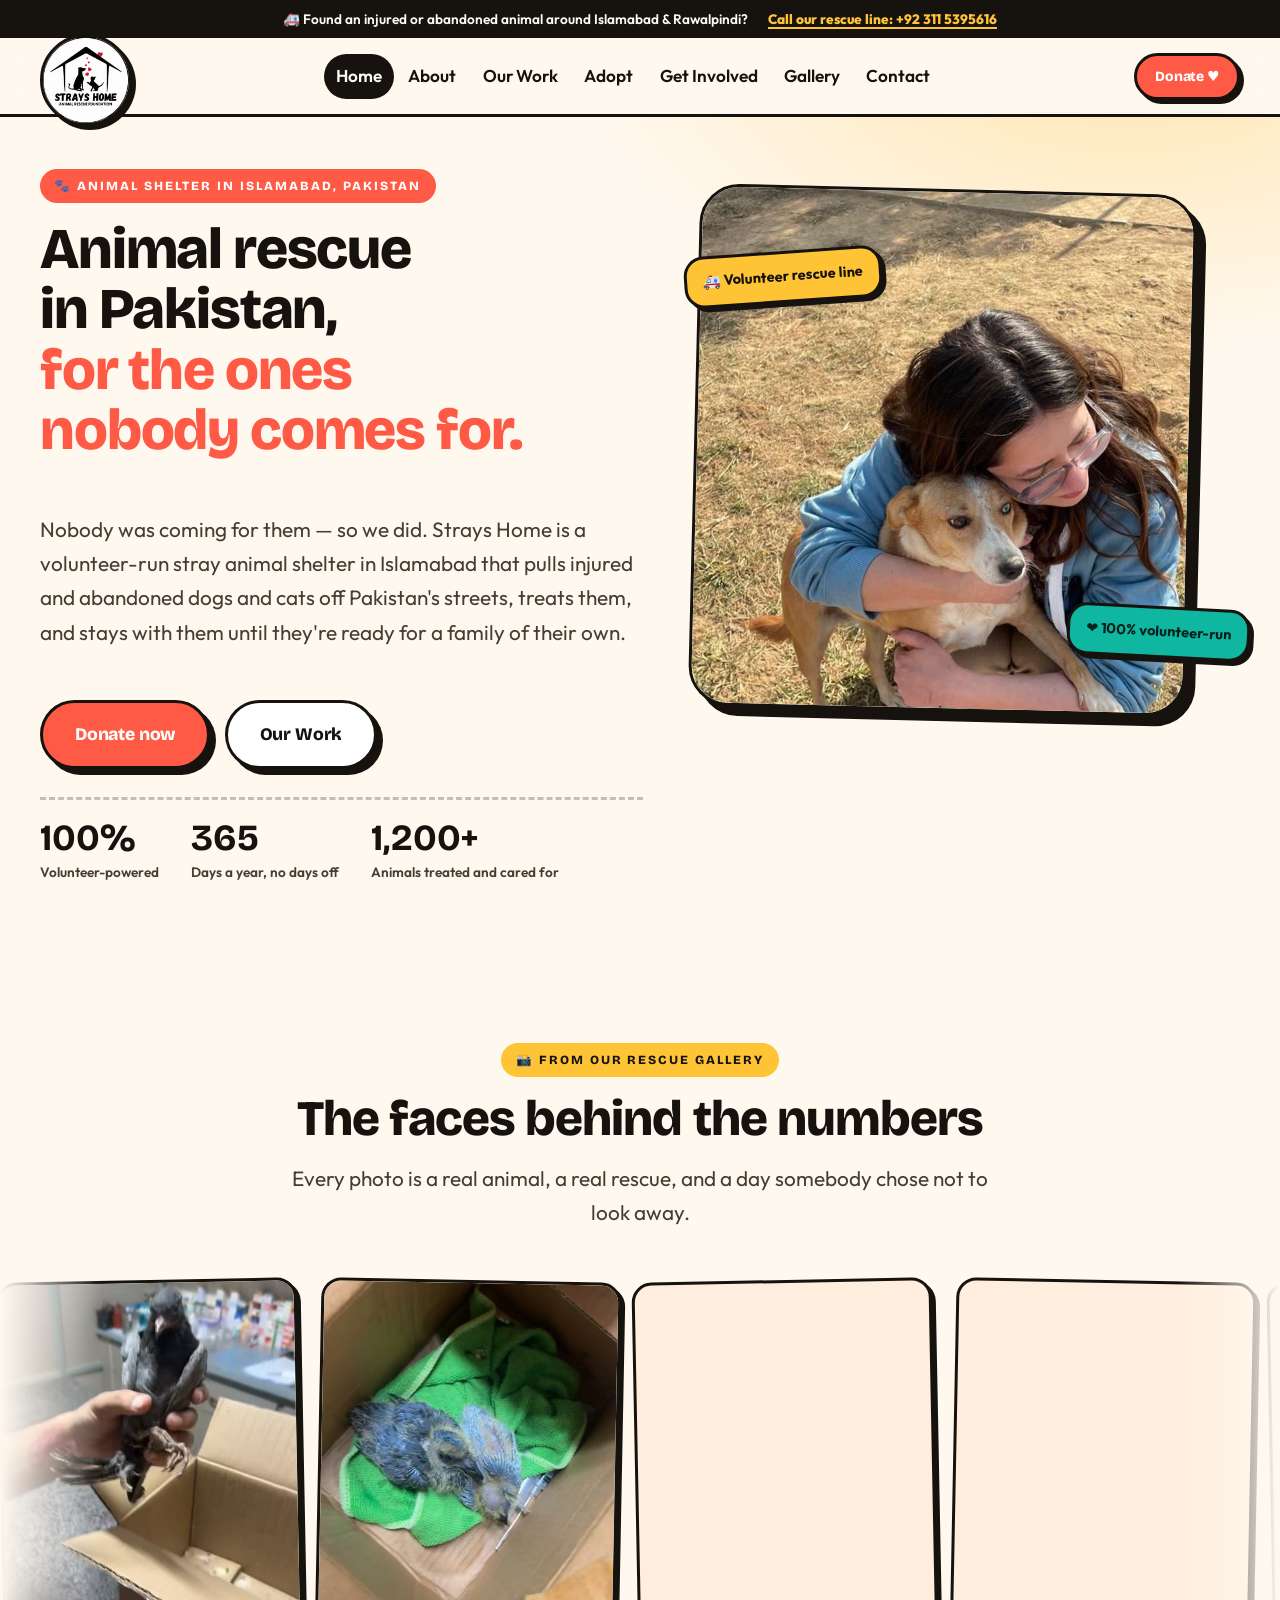
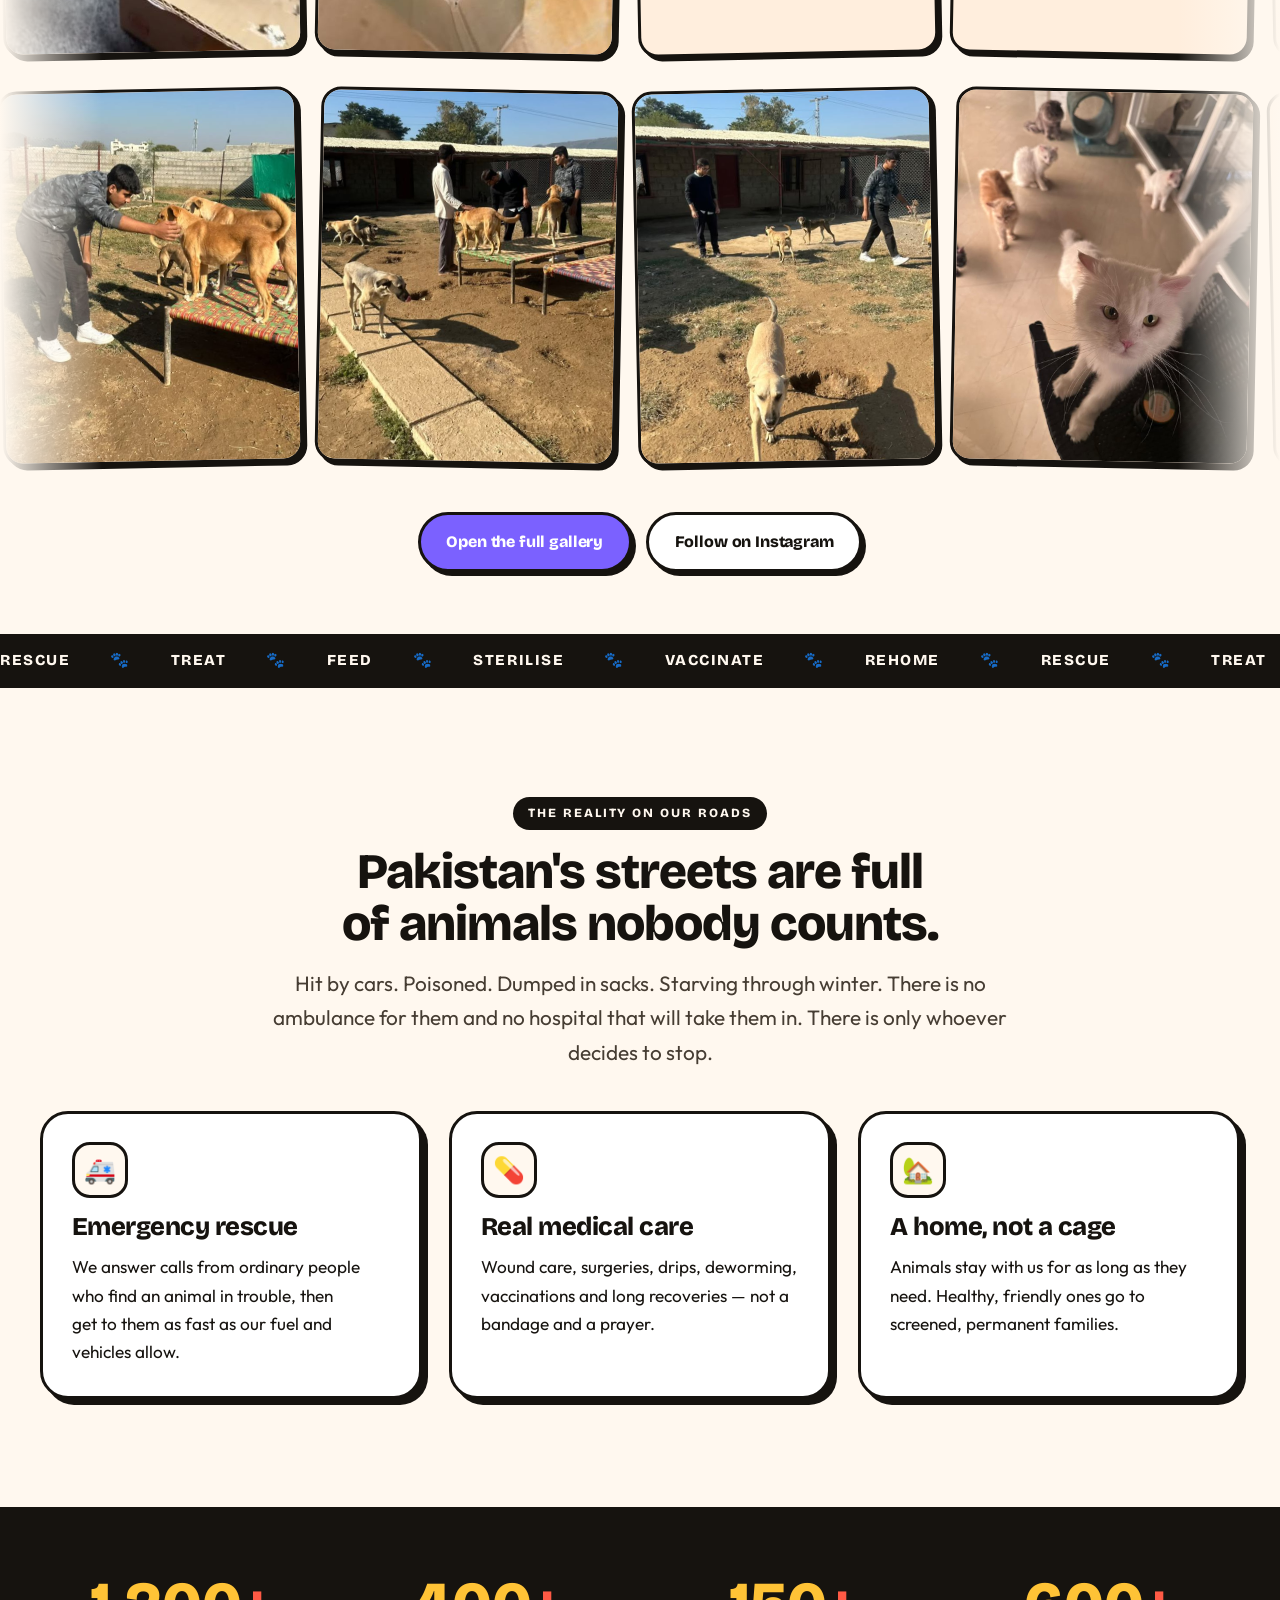
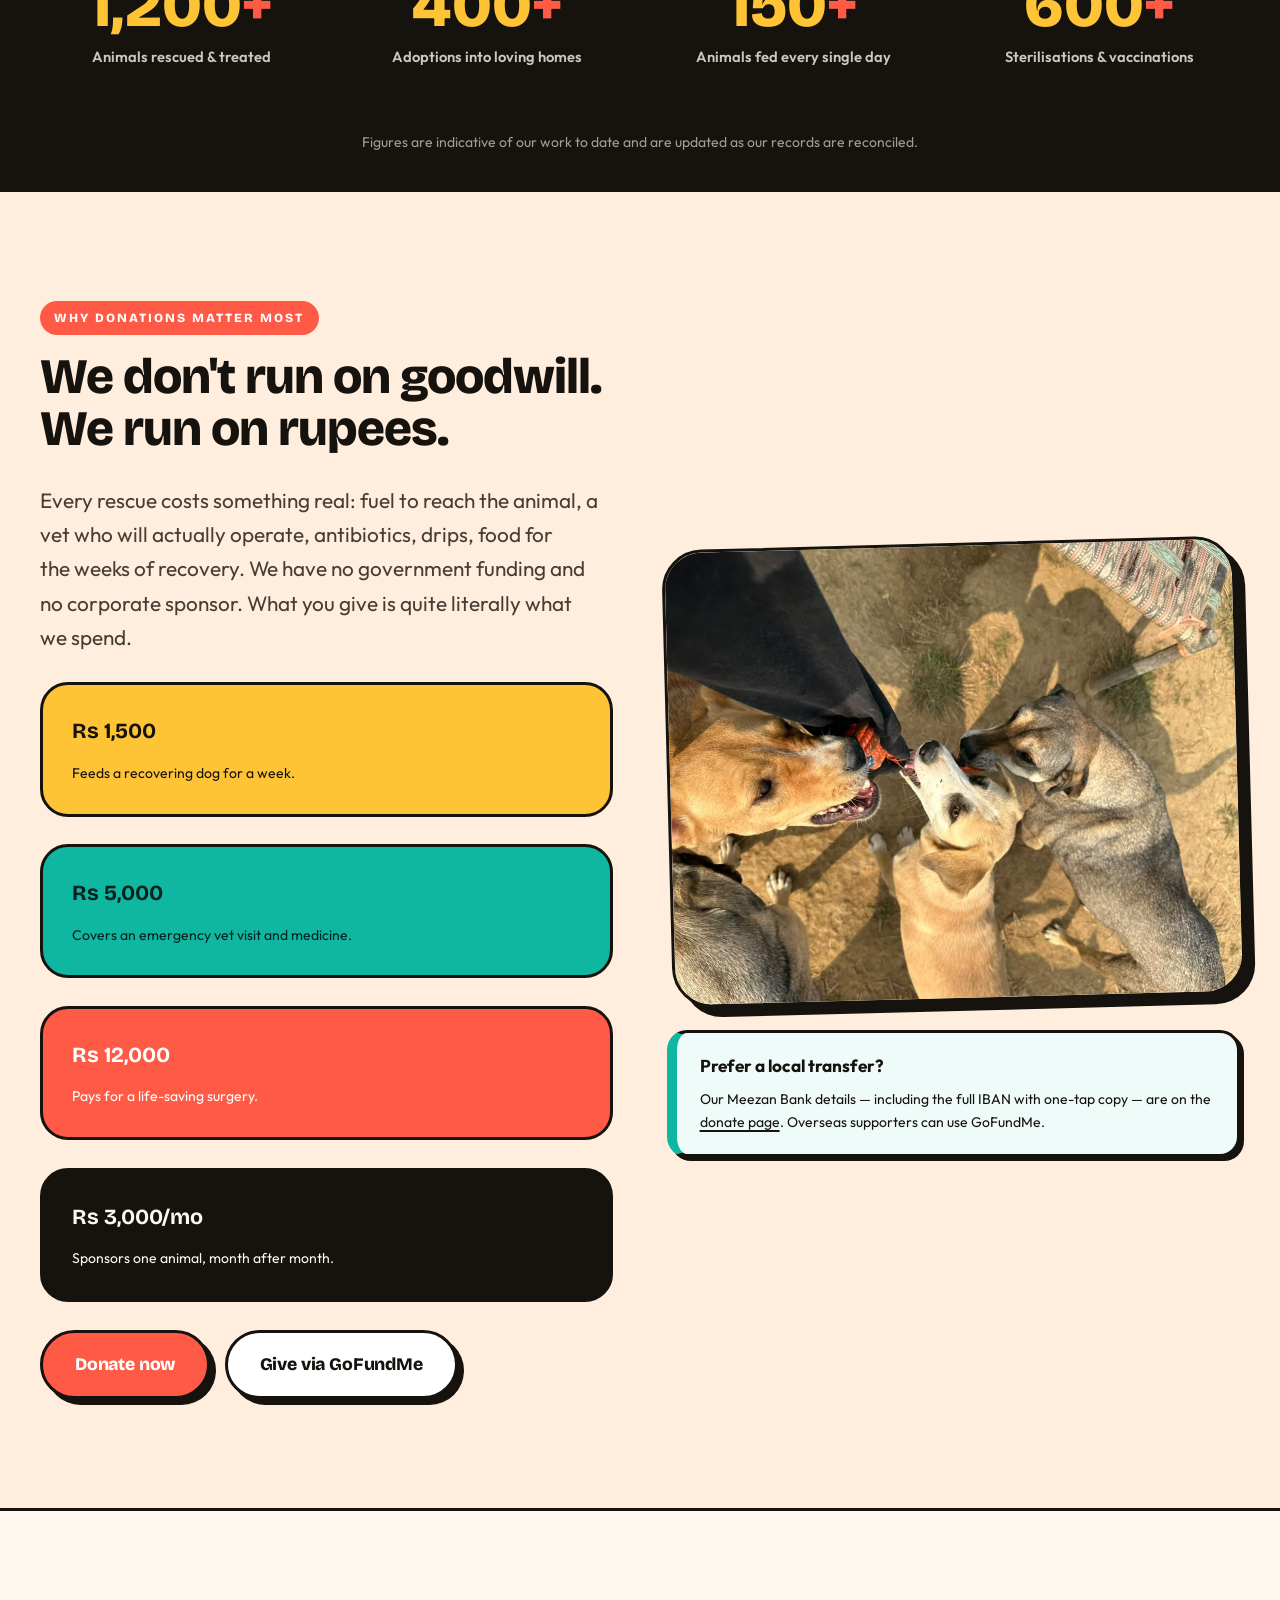
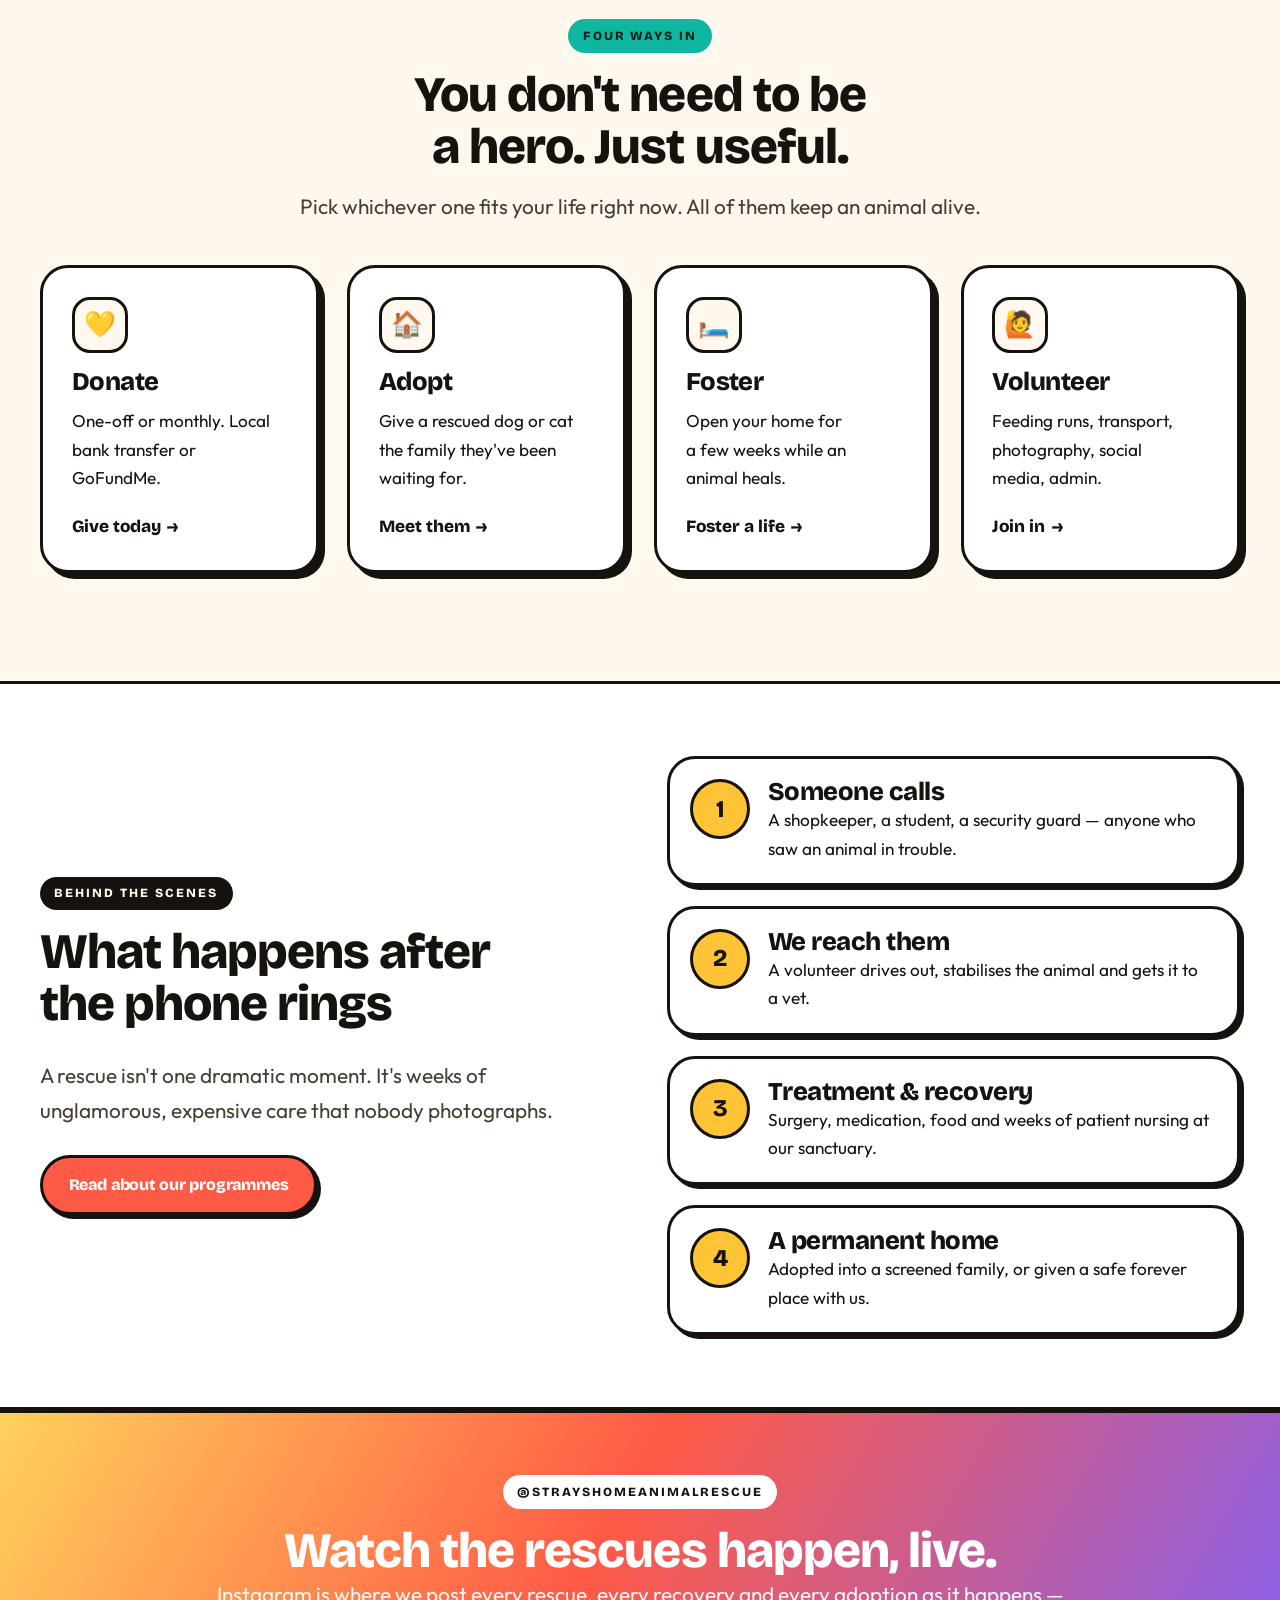
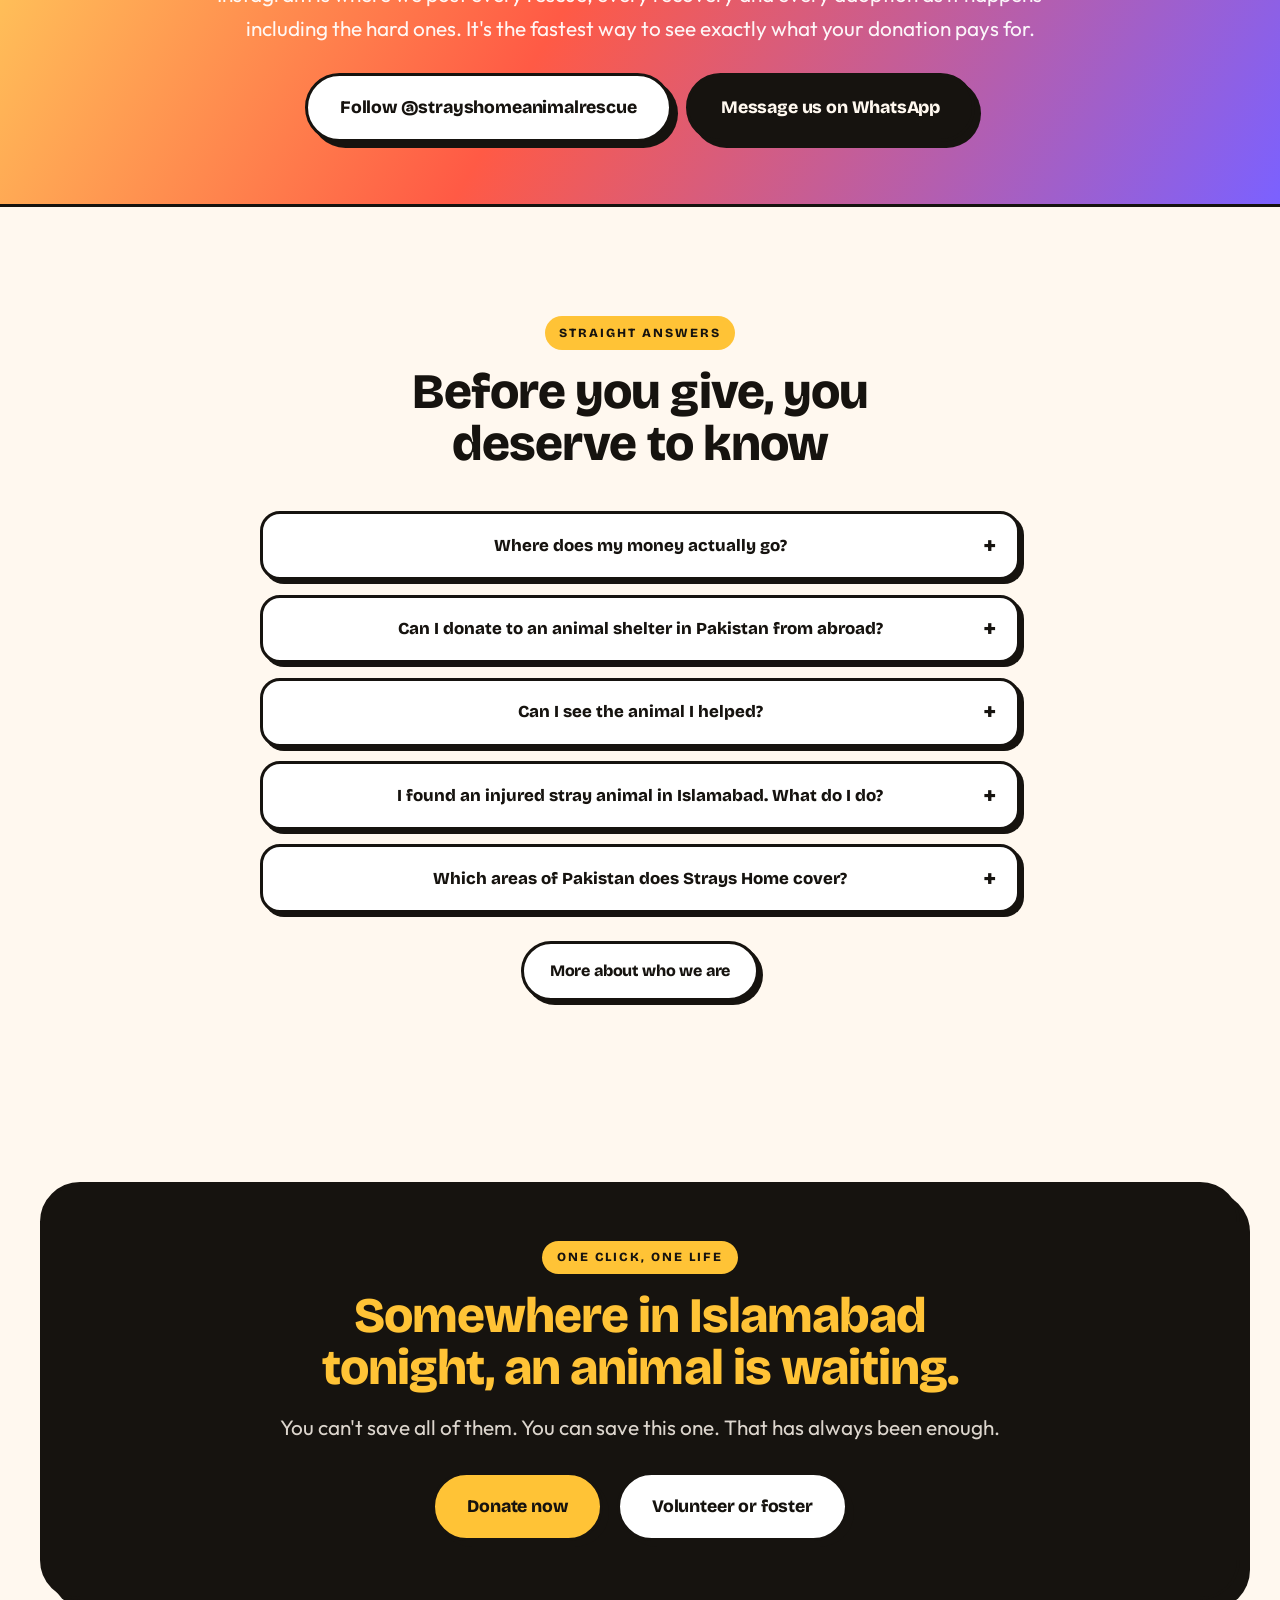
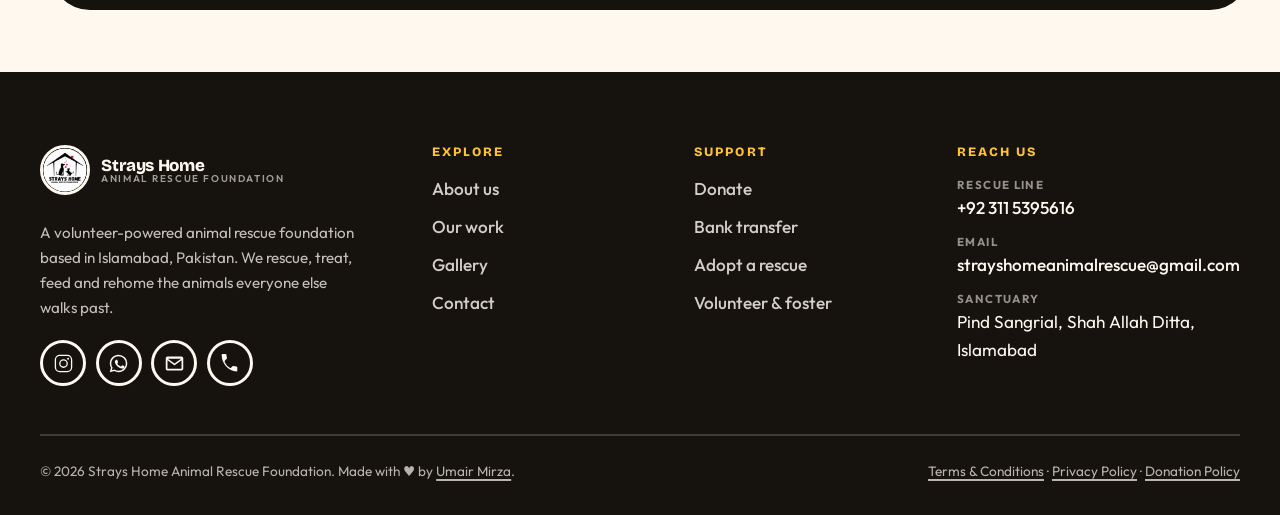
==== index.html @ 3c5db3de "added photos to the gallery and homepage" ====
<!DOCTYPE html>
<html lang="en" data-base="">
<head>
<meta charset="utf-8">
<meta name="viewport" content="width=device-width, initial-scale=1">
<title>Animal Rescue &amp; Shelter in Pakistan | Strays Home, Islamabad</title>
<meta name="description" content="Volunteer-run animal rescue and stray animal shelter in Islamabad, Pakistan. We rescue injured street dogs and cats, treat them, feed them and rehome them.">
<link rel="canonical" href="https://strayshome.com/">
<meta name="robots" content="index, follow, max-image-preview:large, max-snippet:-1">
<meta name="theme-color" content="#FFF8EF">

<meta name="geo.region" content="PK-IS">
<meta name="geo.placename" content="Islamabad, Pakistan">
<meta name="geo.position" content="33.7167;72.9333">
<meta name="ICBM" content="33.7167, 72.9333">

<meta property="og:type" content="website">
<meta property="og:locale" content="en_PK">
<meta property="og:site_name" content="Strays Home Animal Rescue Foundation">
<meta property="og:title" content="Animal Rescue &amp; Shelter in Pakistan | Strays Home">
<meta property="og:description" content="A volunteer-run animal shelter and stray animal rescue in Islamabad, Pakistan. Every rupee you give becomes food, medicine and a second chance.">
<meta property="og:url" content="https://strayshome.com/">
<meta property="og:image" content="https://strayshome.com/logo.jpg">
<meta property="og:image:alt" content="Strays Home Animal Rescue Foundation logo">
<meta name="twitter:card" content="summary_large_image">

<link rel="icon" href="logo.jpg">
<link rel="apple-touch-icon" href="logo.jpg">

<link rel="preconnect" href="https://fonts.googleapis.com">
<link rel="preconnect" href="https://fonts.gstatic.com" crossorigin>
<link href="https://fonts.googleapis.com/css2?family=Bricolage+Grotesque:opsz,wght@12..96,700;12..96,800&family=Outfit:wght@400;500;600;700&display=swap" rel="stylesheet">
<link rel="stylesheet" href="assets/css/styles.css">

<script type="application/ld+json">
{
  "@context": "https://schema.org",
  "@graph": [
    {
      "@type": ["NGO", "AnimalShelter"],
      "@id": "https://strayshome.com/#organization",
      "name": "Strays Home Animal Rescue Foundation",
      "alternateName": ["Strays Home", "Strays Home Animal Rescue"],
      "url": "https://strayshome.com/",
      "logo": {
        "@type": "ImageObject",
        "@id": "https://strayshome.com/#logo",
        "url": "https://strayshome.com/logo.jpg",
        "caption": "Strays Home Animal Rescue Foundation"
      },
      "image": "https://strayshome.com/logo.jpg",
      "description": "Strays Home Animal Rescue Foundation is a volunteer-run animal shelter and stray animal rescue in Islamabad, Pakistan. We rescue injured, sick and abandoned street dogs and cats, provide veterinary treatment, feed them daily and rehome them.",
      "slogan": "Rescue, heal, rehome.",
      "email": "strayshomeanimalrescue@gmail.com",
      "telephone": "+92-311-5395616",
      "priceRange": "Free",
      "currenciesAccepted": "PKR",
      "foundingLocation": {
        "@type": "Place",
        "name": "Islamabad, Pakistan"
      },
      "address": {
        "@type": "PostalAddress",
        "streetAddress": "Pind Sangrial, Shah Allah Ditta",
        "addressLocality": "Islamabad",
        "addressRegion": "Islamabad Capital Territory",
        "addressCountry": "PK"
      },
      "geo": {
        "@type": "GeoCoordinates",
        "latitude": 33.7167,
        "longitude": 72.9333
      },
      "openingHoursSpecification": [
        {
          "@type": "OpeningHoursSpecification",
          "dayOfWeek": ["Monday","Tuesday","Wednesday","Thursday","Friday","Saturday","Sunday"],
          "description": "Volunteer rescue line. Sanctuary visits by appointment."
        }
      ],
      "areaServed": [
        { "@type": "City", "name": "Islamabad" },
        { "@type": "City", "name": "Rawalpindi" },
        { "@type": "Country", "name": "Pakistan" }
      ],
      "knowsAbout": [
        "Animal rescue in Pakistan",
        "Stray animal shelter",
        "Street dog rescue",
        "Cat rescue and rehoming",
        "Animal sterilisation and vaccination",
        "Pet adoption in Islamabad"
      ],
      "contactPoint": [
        {
          "@type": "ContactPoint",
          "contactType": "Animal rescue line",
          "telephone": "+92-311-5395616",
          "email": "strayshomeanimalrescue@gmail.com",
          "availableLanguage": ["English", "Urdu"],
          "areaServed": "PK"
        }
      ],
      "sameAs": [
        "https://www.instagram.com/strayshomeanimalrescue",
        "https://www.gofundme.com/f/help-strays-home-compassion-for-animals-in-need"
      ],
      "potentialAction": {
        "@type": "DonateAction",
        "name": "Donate to Strays Home Animal Rescue Foundation",
        "target": "https://strayshome.com/donate.html"
      }
    },
    {
      "@type": "WebSite",
      "@id": "https://strayshome.com/#website",
      "url": "https://strayshome.com/",
      "name": "Strays Home Animal Rescue Foundation",
      "inLanguage": "en",
      "publisher": { "@id": "https://strayshome.com/#organization" }
    },
    {
      "@type": "WebPage",
      "@id": "https://strayshome.com/#webpage",
      "url": "https://strayshome.com/",
      "name": "Animal Rescue & Shelter in Pakistan | Strays Home, Islamabad",
      "isPartOf": { "@id": "https://strayshome.com/#website" },
      "about": { "@id": "https://strayshome.com/#organization" },
      "inLanguage": "en"
    },
    {
      "@type": "FAQPage",
      "@id": "https://strayshome.com/#faq",
      "mainEntity": [
        {
          "@type": "Question",
          "name": "Where does my money actually go?",
          "acceptedAnswer": {
            "@type": "Answer",
            "text": "Veterinary treatment and surgeries, medicines, animal feed, fuel for rescue runs, shelter upkeep and the day-to-day cost of keeping over a hundred animals alive. We are volunteer-run, so there are no salaries drawn for leadership."
          }
        },
        {
          "@type": "Question",
          "name": "Can I donate to an animal shelter in Pakistan from abroad?",
          "acceptedAnswer": {
            "@type": "Answer",
            "text": "Yes. Our GoFundMe campaign accepts international cards, and our Meezan Bank IBAN works for international wire transfers. Full details are on the donate page."
          }
        },
        {
          "@type": "Question",
          "name": "Can I see the animal I helped?",
          "acceptedAnswer": {
            "@type": "Answer",
            "text": "Yes. Message us on WhatsApp or Instagram with your donation reference and we will share updates and photos of the animal your money helped. Visits to the sanctuary can be arranged by appointment."
          }
        },
        {
          "@type": "Question",
          "name": "I found an injured stray animal in Islamabad. What do I do?",
          "acceptedAnswer": {
            "@type": "Answer",
            "text": "Call our rescue line on +92 311 5395616. Keep the animal calm, do not force food or water, and send us a photo and exact location on WhatsApp if you can."
          }
        },
        {
          "@type": "Question",
          "name": "Which areas of Pakistan does Strays Home cover?",
          "acceptedAnswer": {
            "@type": "Answer",
            "text": "Our sanctuary is at Pind Sangrial, Shah Allah Ditta, Islamabad, and we respond to rescue calls across Islamabad and Rawalpindi. We also advise callers elsewhere in Pakistan and help arrange adoptions nationwide where a safe transport plan exists."
          }
        }
      ]
    }
  ]
}
</script>
</head>
<body>
<a class="skip-link" href="#main">Skip to content</a>

<div class="topbar">
  <div class="wrap topbar__inner">
    <span>🚑 Found an injured or abandoned animal around Islamabad &amp; Rawalpindi?</span>
    <a href="tel:+923115395616">Call our rescue line: +92 311 5395616</a>
  </div>
</div>

<header class="site-header">
  <div class="wrap site-header__inner">
    <a class="brand" href="index.html">
      <img class="brand__mark" src="logo.jpg" alt="" width="50" height="50">
      <span>
        <span class="brand__name">Strays Home</span>
        <span class="brand__sub">Animal Rescue Foundation</span>
      </span>
    </a>

    <nav class="nav" id="primary-nav" aria-label="Primary">
      <a href="index.html">Home</a>
      <a href="about.html">About</a>
      <a href="our-work.html">Our Work</a>
      <a href="adopt.html">Adopt</a>
      <a href="get-involved.html">Get Involved</a>
      <a href="gallery.html">Gallery</a>
      <a href="contact.html">Contact</a>
      <a class="btn btn--sm nav__cta" href="donate.html">Donate ♥</a>
    </nav>

    <div class="header-cta">
      <a class="btn btn--sm" href="donate.html">Donate ♥</a>
      <button class="nav-toggle" type="button" aria-expanded="false" aria-controls="primary-nav" aria-label="Open menu">
        <span></span>
      </button>
    </div>
  </div>
</header>

<main id="main">

  <!-- ============ HERO ============ -->
  <section class="hero">
    <div class="wrap hero__grid">
      <div class="hero__intro" data-reveal>
        <span class="eyebrow eyebrow--coral">🐾 Animal shelter in Islamabad, Pakistan</span>
        <h1 class="mt-2">Animal rescue in Pakistan, <span class="hl">for the ones nobody comes for.</span></h1>
      </div>

      <div class="hero__lede" data-reveal>
        <p class="lede">
          Nobody was coming for them — so we did. Strays Home is a volunteer-run stray animal
          shelter in Islamabad that pulls injured and abandoned dogs and cats off Pakistan's
          streets, treats them, and stays with them until they're ready for a family of their own.
        </p>
      </div>

      <div class="hero__art" data-reveal data-reveal-delay="120">
        <div class="hero__card" data-photo-spot="23" data-alt="A rescued animal cared for by Strays Home Animal Rescue Foundation"></div>
        <div class="hero__badge hero__badge--a">🚑 Volunteer rescue line</div>
        <div class="hero__badge hero__badge--b">❤️ 100% volunteer-run</div>
      </div>

      <div class="hero__actions" data-reveal>
        <div class="btn-row">
          <a class="btn btn--lg" href="donate.html">Donate now</a>
          <a class="btn btn--lg btn--paper" href="our-work.html">Our Work</a>
        </div>

        <div class="hero__stats">
          <div class="hero__stat">
            <strong>100%</strong>
            <span>Volunteer-powered</span>
          </div>
          <div class="hero__stat">
            <strong>365</strong>
            <span>Days a year, no days off</span>
          </div>
          <div class="hero__stat hero__stat--desktop">
            <strong>1,200+</strong>
            <span>Animals treated and cared for</span>
          </div>
        </div>
      </div>
    </div>
  </section>

  <!-- ============ AUTO-SCROLLING PHOTO WALL ============ -->
  <section class="marquee-block" aria-labelledby="faces-title">
    <div class="wrap">
      <div class="section__head center" data-reveal>
        <span class="eyebrow eyebrow--sun">📸 From our rescue gallery</span>
        <h2 id="faces-title">The faces behind the numbers</h2>
        <p class="lede mx-auto center">Every photo is a real animal, a real rescue, and a day somebody chose not to look away.</p>
      </div>
    </div>

    <div class="marquee-fade" data-marquee data-count="10">
      <div class="marquee" style="--speed:70s"></div>
    </div>
    <div class="marquee-fade mt-2" data-marquee data-count="10">
      <div class="marquee marquee--reverse" style="--speed:85s"></div>
    </div>

    <div class="wrap center mt-4">
      <div class="btn-row" style="justify-content:center">
        <a class="btn btn--grape" href="gallery.html">Open the full gallery</a>
        <a class="btn btn--paper" href="https://www.instagram.com/strayshomeanimalrescue" target="_blank" rel="noopener">Follow on Instagram</a>
      </div>
    </div>
  </section>

  <!-- ============ TICKER ============ -->
  <div class="ticker" aria-hidden="true">
    <div class="ticker__track">
      <span>Rescue<span></span>Treat<span></span>Feed<span></span>Sterilise<span></span>Vaccinate<span></span>Rehome<span></span>Rescue<span></span>Treat<span></span>Feed<span></span>Sterilise<span></span>Vaccinate<span></span>Rehome</span>
      <span>Rescue<span></span>Treat<span></span>Feed<span></span>Sterilise<span></span>Vaccinate<span></span>Rehome<span></span>Rescue<span></span>Treat<span></span>Feed<span></span>Sterilise<span></span>Vaccinate<span></span>Rehome</span>
    </div>
  </div>

  <!-- ============ THE PROBLEM ============ -->
  <section class="section">
    <div class="wrap">
      <div class="section__head center" data-reveal>
        <span class="eyebrow">The reality on our roads</span>
        <h2>Pakistan's streets are full of animals nobody counts.</h2>
        <p class="lede mx-auto center">
          Hit by cars. Poisoned. Dumped in sacks. Starving through winter. There is no ambulance
          for them and no hospital that will take them in. There is only whoever decides to stop.
        </p>
      </div>

      <div class="grid grid--3">
        <article class="card card--hover" data-reveal>
          <div class="card__icon">🚑</div>
          <h3>Emergency rescue</h3>
          <p>We answer calls from ordinary people who find an animal in trouble, then get to them as fast as our fuel and vehicles allow.</p>
        </article>
        <article class="card card--hover" data-reveal data-reveal-delay="90">
          <div class="card__icon">💊</div>
          <h3>Real medical care</h3>
          <p>Wound care, surgeries, drips, deworming, vaccinations and long recoveries — not a bandage and a prayer.</p>
        </article>
        <article class="card card--hover" data-reveal data-reveal-delay="180">
          <div class="card__icon">🏡</div>
          <h3>A home, not a cage</h3>
          <p>Animals stay with us for as long as they need. Healthy, friendly ones go to screened, permanent families.</p>
        </article>
      </div>
    </div>
  </section>

  <!-- ============ IMPACT STATS ============ -->
  <section class="stats">
    <div class="wrap">
      <div class="stats__grid">
        <div data-reveal>
          <div class="stat__num"><span data-count="1200">0</span><span class="plus">+</span></div>
          <p class="stat__label">Animals rescued &amp; treated</p>
        </div>
        <div data-reveal data-reveal-delay="80">
          <div class="stat__num"><span data-count="400">0</span><span class="plus">+</span></div>
          <p class="stat__label">Adoptions into loving homes</p>
        </div>
        <div data-reveal data-reveal-delay="160">
          <div class="stat__num"><span data-count="150">0</span><span class="plus">+</span></div>
          <p class="stat__label">Animals fed every single day</p>
        </div>
        <div data-reveal data-reveal-delay="240">
          <div class="stat__num"><span data-count="600">0</span><span class="plus">+</span></div>
          <p class="stat__label">Sterilisations &amp; vaccinations</p>
        </div>
      </div>
      <p class="center small" style="color:rgba(255,248,239,.6);padding-bottom:2rem">
        Figures are indicative of our work to date and are updated as our records are reconciled.
      </p>
    </div>
  </section>

  <!-- ============ DONATION SPOTLIGHT ============ -->
  <section class="section" id="donate" style="background:var(--cream-2);border-block:3px solid var(--ink)">
    <div class="wrap">
      <div class="split">
        <div data-reveal>
          <span class="eyebrow eyebrow--coral">Why donations matter most</span>
          <h2 class="mt-2">We don't run on goodwill. We run on rupees.</h2>
          <p class="lede mt-3">
            Every rescue costs something real: fuel to reach the animal, a vet who will actually
            operate, antibiotics, drips, food for the weeks of recovery. We have no government
            funding and no corporate sponsor. What you give is quite literally what we spend.
          </p>

          <div class="grid grid--2 mt-3">
            <div class="card card--sun card--flat">
              <strong style="font-family:var(--font-display);font-size:1.35rem">Rs 1,500</strong>
              <p class="small">Feeds a recovering dog for a week.</p>
            </div>
            <div class="card card--teal card--flat">
              <strong style="font-family:var(--font-display);font-size:1.35rem">Rs 5,000</strong>
              <p class="small">Covers an emergency vet visit and medicine.</p>
            </div>
            <div class="card card--coral card--flat">
              <strong style="font-family:var(--font-display);font-size:1.35rem">Rs 12,000</strong>
              <p class="small">Pays for a life-saving surgery.</p>
            </div>
            <div class="card card--ink card--flat">
              <strong style="font-family:var(--font-display);font-size:1.35rem">Rs 3,000/mo</strong>
              <p class="small">Sponsors one animal, month after month.</p>
            </div>
          </div>

          <div class="btn-row mt-3">
            <a class="btn btn--lg" href="donate.html">Donate now</a>
            <a class="btn btn--lg btn--paper" href="https://www.gofundme.com/f/help-strays-home-compassion-for-animals-in-need" target="_blank" rel="noopener">Give via GoFundMe</a>
          </div>
        </div>

        <div data-reveal data-reveal-delay="120">
          <div class="frame frame--tilt" data-photo-spot="36" data-alt="A rescued animal receiving veterinary care at Strays Home"></div>
          <div class="callout callout--info mt-3">
            <strong>Prefer a local transfer?</strong>
            <p class="small mt-1">
              Our Meezan Bank details — including the full IBAN with one-tap copy — are on the
              <a href="donate.html">donate page</a>. Overseas supporters can use GoFundMe.
            </p>
          </div>
        </div>
      </div>
    </div>
  </section>

  <!-- ============ WAYS TO HELP ============ -->
  <section class="section">
    <div class="wrap">
      <div class="section__head center" data-reveal>
        <span class="eyebrow eyebrow--teal">Four ways in</span>
        <h2>You don't need to be a hero. Just useful.</h2>
        <p class="lede mx-auto center">Pick whichever one fits your life right now. All of them keep an animal alive.</p>
      </div>

      <div class="grid grid--4">
        <article class="card card--hover" data-reveal>
          <div class="card__icon">💛</div>
          <h3>Donate</h3>
          <p>One-off or monthly. Local bank transfer or GoFundMe.</p>
          <a class="card__link" href="donate.html">Give today</a>
        </article>
        <article class="card card--hover" data-reveal data-reveal-delay="80">
          <div class="card__icon">🏠</div>
          <h3>Adopt</h3>
          <p>Give a rescued dog or cat the family they've been waiting for.</p>
          <a class="card__link" href="adopt.html">Meet them</a>
        </article>
        <article class="card card--hover" data-reveal data-reveal-delay="160">
          <div class="card__icon">🛏️</div>
          <h3>Foster</h3>
          <p>Open your home for a few weeks while an animal heals.</p>
          <a class="card__link" href="get-involved.html#foster">Foster a life</a>
        </article>
        <article class="card card--hover" data-reveal data-reveal-delay="240">
          <div class="card__icon">🙋</div>
          <h3>Volunteer</h3>
          <p>Feeding runs, transport, photography, social media, admin.</p>
          <a class="card__link" href="get-involved.html#volunteer">Join in</a>
        </article>
      </div>
    </div>
  </section>

  <!-- ============ HOW A RESCUE HAPPENS ============ -->
  <section class="section section--tight" style="background:var(--paper);border-block:3px solid var(--ink)">
    <div class="wrap">
      <div class="split">
        <div data-reveal>
          <span class="eyebrow">Behind the scenes</span>
          <h2 class="mt-2">What happens after the phone rings</h2>
          <p class="lede mt-3">
            A rescue isn't one dramatic moment. It's weeks of unglamorous, expensive care that
            nobody photographs.
          </p>
          <a class="btn mt-3" href="our-work.html">Read about our programmes</a>
        </div>

        <div class="steps" data-reveal data-reveal-delay="120">
          <div class="step"><div><h3>Someone calls</h3><p>A shopkeeper, a student, a security guard — anyone who saw an animal in trouble.</p></div></div>
          <div class="step"><div><h3>We reach them</h3><p>A volunteer drives out, stabilises the animal and gets it to a vet.</p></div></div>
          <div class="step"><div><h3>Treatment &amp; recovery</h3><p>Surgery, medication, food and weeks of patient nursing at our sanctuary.</p></div></div>
          <div class="step"><div><h3>A permanent home</h3><p>Adopted into a screened family, or given a safe forever place with us.</p></div></div>
        </div>
      </div>
    </div>
  </section>

  <!-- ============ INSTAGRAM BAND ============ -->
  <section class="ig-band">
    <div class="wrap center" data-reveal>
      <span class="eyebrow" style="background:#fff;color:var(--ink)">@strayshomeanimalrescue</span>
      <h2 class="mt-2">Watch the rescues happen, live.</h2>
      <p class="lede mx-auto center" style="color:rgba(255,255,255,.94)">
        Instagram is where we post every rescue, every recovery and every adoption as it happens —
        including the hard ones. It's the fastest way to see exactly what your donation pays for.
      </p>
      <div class="btn-row mt-3" style="justify-content:center">
        <a class="btn btn--lg btn--paper" href="https://www.instagram.com/strayshomeanimalrescue" target="_blank" rel="noopener">Follow @strayshomeanimalrescue</a>
        <a class="btn btn--lg btn--ink" href="https://wa.me/923115395616" target="_blank" rel="noopener">Message us on WhatsApp</a>
      </div>
    </div>
  </section>

  <!-- ============ TRUST ============ -->
  <section class="section">
    <div class="wrap">
      <div class="section__head center" data-reveal>
        <span class="eyebrow eyebrow--sun">Straight answers</span>
        <h2>Before you give, you deserve to know</h2>
      </div>
      <div class="faq wrap--narrow" data-reveal>
        <details>
          <summary>Where does my money actually go?</summary>
          <p>Veterinary treatment and surgeries, medicines, animal feed, fuel for rescue runs, shelter upkeep and the day-to-day cost of keeping over a hundred animals alive. We are volunteer-run, so there are no salaries drawn for leadership.</p>
        </details>
        <details>
          <summary>Can I donate to an animal shelter in Pakistan from abroad?</summary>
          <p>Yes. Our <a href="https://www.gofundme.com/f/help-strays-home-compassion-for-animals-in-need" target="_blank" rel="noopener">GoFundMe campaign</a> accepts international cards, and our Meezan Bank IBAN works for international wire transfers. Full details are on the <a href="donate.html">donate page</a>.</p>
        </details>
        <details>
          <summary>Can I see the animal I helped?</summary>
          <p>Absolutely. Message us on WhatsApp or Instagram with your donation reference and we'll share updates and photos of who your money helped. Visits to the sanctuary can be arranged by appointment.</p>
        </details>
        <details>
          <summary>I found an injured stray animal in Islamabad. What do I do?</summary>
          <p>Call our rescue line on <a href="tel:+923115395616">+92 311 5395616</a>. Keep the animal calm, don't force food or water, and send us a photo and exact location on WhatsApp if you can. There are <a href="our-work.html#report-an-animal">first-aid steps here</a>.</p>
        </details>
        <details>
          <summary>Which areas of Pakistan does Strays Home cover?</summary>
          <p>Our sanctuary is at Pind Sangrial, Shah Allah Ditta, Islamabad, and we respond to rescue calls across Islamabad and Rawalpindi. We also advise callers elsewhere in Pakistan and help arrange adoptions nationwide where a safe transport plan exists.</p>
        </details>
      </div>
      <p class="center mt-3"><a class="btn btn--paper" href="about.html">More about who we are</a></p>
    </div>
  </section>

  <!-- ============ FINAL CTA ============ -->
  <section class="section section--tight">
    <div class="wrap">
      <div class="cta-band" data-reveal>
        <span class="eyebrow eyebrow--sun">One click, one life</span>
        <h2 class="mt-2">Somewhere in Islamabad tonight, an animal is waiting.</h2>
        <p class="lede mt-2" style="color:rgba(255,248,239,.85)">
          You can't save all of them. You can save this one. That has always been enough.
        </p>
        <div class="btn-row mt-3">
          <a class="btn btn--lg btn--sun" href="donate.html">Donate now</a>
          <a class="btn btn--lg btn--paper" href="get-involved.html">Volunteer or foster</a>
        </div>
      </div>
    </div>
  </section>

</main>

<footer class="site-footer">
  <div class="wrap">
    <div class="footer__grid">
      <div>
        <a class="brand" href="index.html">
          <img class="brand__mark" src="logo.jpg" alt="" width="50" height="50">
          <span>
            <span class="brand__name">Strays Home</span>
            <span class="brand__sub">Animal Rescue Foundation</span>
          </span>
        </a>
        <p class="footer__about mt-2">
          A volunteer-powered animal rescue foundation based in Islamabad, Pakistan. We rescue,
          treat, feed and rehome the animals everyone else walks past.
        </p>
        <div class="socials">
          <a href="https://www.instagram.com/strayshomeanimalrescue" target="_blank" rel="noopener" aria-label="Strays Home on Instagram">
            <svg viewBox="0 0 24 24" aria-hidden="true"><path d="M7.75 2h8.5A5.75 5.75 0 0 1 22 7.75v8.5A5.75 5.75 0 0 1 16.25 22h-8.5A5.75 5.75 0 0 1 2 16.25v-8.5A5.75 5.75 0 0 1 7.75 2Zm0 1.5A4.25 4.25 0 0 0 3.5 7.75v8.5a4.25 4.25 0 0 0 4.25 4.25h8.5a4.25 4.25 0 0 0 4.25-4.25v-8.5A4.25 4.25 0 0 0 16.25 3.5h-8.5ZM12 7a5 5 0 1 1 0 10 5 5 0 0 1 0-10Zm0 1.5a3.5 3.5 0 1 0 0 7 3.5 3.5 0 0 0 0-7Zm5.25-.88a1.12 1.12 0 1 1 0-2.25 1.12 1.12 0 0 1 0 2.25Z"/></svg>
          </a>
          <a href="https://wa.me/923115395616" target="_blank" rel="noopener" aria-label="Message Strays Home on WhatsApp">
            <svg viewBox="0 0 24 24" aria-hidden="true"><path d="M12.04 2c-5.5 0-9.96 4.46-9.96 9.96 0 1.76.46 3.48 1.34 5L2 22l5.2-1.36a9.9 9.9 0 0 0 4.84 1.24c5.5 0 9.96-4.46 9.96-9.96 0-2.66-1.04-5.16-2.92-7.04A9.88 9.88 0 0 0 12.04 2Zm0 1.68c2.22 0 4.3.86 5.87 2.43a8.25 8.25 0 0 1 2.43 5.87c0 4.57-3.72 8.28-8.3 8.28a8.28 8.28 0 0 1-4.22-1.16l-.3-.18-3.13.82.84-3.05-.2-.31a8.24 8.24 0 0 1-1.27-4.4c0-4.57 3.72-8.3 8.28-8.3Zm-2.5 4.1c-.18 0-.47.07-.72.34-.25.27-.95.93-.95 2.26 0 1.33.97 2.62 1.11 2.8.14.18 1.9 2.9 4.62 3.97 2.26.89 2.72.71 3.21.67.49-.05 1.58-.65 1.8-1.27.22-.63.22-1.16.16-1.27-.07-.11-.25-.18-.52-.31-.27-.14-1.58-.78-1.83-.87-.24-.09-.42-.13-.6.14-.18.27-.68.87-.84 1.05-.15.18-.31.2-.58.07-.27-.14-1.13-.42-2.15-1.33-.8-.71-1.33-1.58-1.49-1.85-.16-.27-.02-.42.12-.55.12-.12.27-.31.4-.47.14-.16.18-.27.27-.45.09-.18.05-.34-.02-.47-.07-.14-.6-1.45-.82-1.98-.22-.52-.44-.45-.6-.46h-.51Z"/></svg>
          </a>
          <a href="mailto:strayshomeanimalrescue@gmail.com" aria-label="Email Strays Home">
            <svg viewBox="0 0 24 24" aria-hidden="true"><path d="M2 6a2 2 0 0 1 2-2h16a2 2 0 0 1 2 2v12a2 2 0 0 1-2 2H4a2 2 0 0 1-2-2V6Zm2.4.5L12 12l7.6-5.5H4.4ZM20 8.3l-7.42 5.36a1 1 0 0 1-1.16 0L4 8.3V18h16V8.3Z"/></svg>
          </a>
          <a href="tel:+923115395616" aria-label="Call Strays Home">
            <svg viewBox="0 0 24 24" aria-hidden="true"><path d="M6.6 10.8a15.1 15.1 0 0 0 6.6 6.6l2.2-2.2a1 1 0 0 1 1-.24c1.1.37 2.3.57 3.5.57a1 1 0 0 1 1 1V20a1 1 0 0 1-1 1C11.4 21 3 12.6 3 2a1 1 0 0 1 1-1h3.5a1 1 0 0 1 1 1c0 1.2.2 2.4.57 3.5a1 1 0 0 1-.25 1l-2.2 2.3Z"/></svg>
          </a>
        </div>
      </div>

      <div>
        <h4>Explore</h4>
        <ul class="footer__links">
          <li><a href="about.html">About us</a></li>
          <li><a href="our-work.html">Our work</a></li>
          <li><a href="gallery.html">Gallery</a></li>
          <li><a href="contact.html">Contact</a></li>
        </ul>
      </div>

      <div>
        <h4>Support</h4>
        <ul class="footer__links">
          <li><a href="donate.html">Donate</a></li>
          <li><a href="donate.html#bank">Bank transfer</a></li>
          <li><a href="adopt.html">Adopt a rescue</a></li>
          <li><a href="get-involved.html">Volunteer &amp; foster</a></li>
        </ul>
      </div>

      <div>
        <h4>Reach us</h4>
        <ul class="footer__links footer__links--contact">
          <li><strong>Rescue line</strong><a href="tel:+923115395616">+92 311 5395616</a></li>
          <li><strong>Email</strong><a href="mailto:strayshomeanimalrescue@gmail.com">strayshomeanimalrescue@gmail.com</a></li>
          <li><strong>Sanctuary</strong>Pind Sangrial, Shah Allah Ditta, Islamabad</li>
        </ul>
      </div>
    </div>

    <div class="footer__bottom">
      <p>© <span data-year>2026</span> Strays Home Animal Rescue Foundation. Made with ♥ by <a href="https://www.linkedin.com/in/umair-m/" target="_blank" rel="noopener">Umair Mirza</a>.</p>
      <p>
        <a href="terms.html">Terms &amp; Conditions</a> ·
        <a href="privacy.html">Privacy Policy</a> ·
        <a href="donate.html#transparency">Donation Policy</a>
      </p>
    </div>
  </div>
</footer>

<button class="to-top" type="button" aria-label="Back to top">↑</button>

<div class="donate-bar">
  <a class="btn btn--sm" href="donate.html">Donate ♥</a>
</div>

<div class="lightbox" hidden role="dialog" aria-modal="true" aria-label="Photo viewer">
  <button class="lightbox__close" type="button" aria-label="Close photo">✕</button>
  <div class="lightbox__inner"><p class="lightbox__cap"></p></div>
</div>

<script src="assets/js/main.js" defer></script>
</body>
</html>
---- assets/css/styles.css ----
/* =========================================================
   Strays Home Animal Rescue Foundation
   Design system + components
   ========================================================= */

/* ---------- Tokens ---------- */
:root {
  --ink: #16130f;
  --ink-2: #463d33;
  --ink-3: #7a6d60;

  --cream: #fff8ef;
  --cream-2: #ffeedd;
  --paper: #ffffff;

  --coral: #ff5a45;
  --coral-dark: #d83a26;
  --sun: #ffc336;
  --teal: #0fb6a0;
  --grape: #7b61ff;
  --sky: #37c2ff;

  --ring: rgba(255, 90, 69, 0.35);

  --r-sm: 12px;
  --r-md: 20px;
  --r-lg: 28px;
  --r-xl: 40px;
  --r-pill: 999px;

  --bd: 3px solid var(--ink);
  --shadow: 6px 6px 0 var(--ink);
  --shadow-sm: 4px 4px 0 var(--ink);
  --shadow-lg: 10px 10px 0 var(--ink);
  --shadow-soft: 0 18px 40px -18px rgba(22, 19, 15, 0.45);

  --maxw: 1200px;
  --pad: clamp(1rem, 4vw, 2.5rem);

  --font-display: "Bricolage Grotesque", "Outfit", system-ui, sans-serif;
  --font-body: "Outfit", system-ui, -apple-system, "Segoe UI", sans-serif;

  --header-h: 76px;
}

/* ---------- Reset ---------- */
*,
*::before,
*::after { box-sizing: border-box; }

* { margin: 0; }

html {
  -webkit-text-size-adjust: 100%;
  scroll-behavior: smooth;
  scroll-padding-top: calc(var(--header-h) + 16px);
}

body {
  font-family: var(--font-body);
  background: var(--cream);
  color: var(--ink);
  line-height: 1.65;
  font-size: clamp(1rem, 0.96rem + 0.2vw, 1.075rem);
  -webkit-font-smoothing: antialiased;
  overflow-x: hidden;
}

img, svg, video { display: block; max-width: 100%; }
img { height: auto; }

button, input, select, textarea { font: inherit; color: inherit; }

a { color: inherit; text-decoration-thickness: 2px; text-underline-offset: 3px; }

:focus-visible {
  outline: 3px solid var(--grape);
  outline-offset: 3px;
  border-radius: 6px;
}

h1, h2, h3, h4 {
  font-family: var(--font-display);
  line-height: 1.05;
  letter-spacing: -0.02em;
  font-weight: 800;
  text-wrap: balance;
}

h1 { font-size: clamp(2.4rem, 1.4rem + 4.4vw, 4.6rem); }
h2 { font-size: clamp(1.9rem, 1.2rem + 2.8vw, 3.1rem); }
h3 { font-size: clamp(1.25rem, 1.05rem + 0.9vw, 1.6rem); }

p { text-wrap: pretty; }

::selection { background: var(--sun); color: var(--ink); }

/* ---------- Utilities ---------- */
.wrap {
  width: min(100% - (var(--pad) * 2), var(--maxw));
  margin-inline: auto;
}
.wrap--wide { width: min(100% - (var(--pad) * 2), 1420px); }
.wrap--narrow {
  width: min(100% - (var(--pad) * 2), 760px);
  margin-inline: auto;
}

.section { padding-block: clamp(3.5rem, 2rem + 6vw, 7rem); position: relative; }
.section--tight { padding-block: clamp(2.5rem, 1.5rem + 4vw, 4.5rem); }

.skip-link {
  position: absolute;
  left: 12px;
  top: -100px;
  z-index: 999;
  background: var(--ink);
  color: var(--cream);
  padding: 0.75rem 1.25rem;
  border-radius: var(--r-pill);
  font-weight: 700;
  transition: top 0.2s ease;
}
.skip-link:focus { top: 12px; }

.sr-only {
  position: absolute;
  width: 1px; height: 1px;
  padding: 0; margin: -1px;
  overflow: hidden;
  clip: rect(0 0 0 0);
  white-space: nowrap;
  border: 0;
}

.center { text-align: center; }
.mx-auto { margin-inline: auto; }
.mt-1 { margin-top: 0.5rem; }
.mt-2 { margin-top: 1rem; }
.mt-3 { margin-top: 1.75rem; }
.mt-4 { margin-top: 2.5rem; }
.lede {
  font-size: clamp(1.05rem, 1rem + 0.5vw, 1.3rem);
  color: var(--ink-2);
  max-width: 62ch;
}
.muted { color: var(--ink-3); }
.small { font-size: 0.875rem; }

/* ---------- Eyebrow / chips ---------- */
.eyebrow {
  display: inline-flex;
  align-items: center;
  gap: 0.5rem;
  font-family: var(--font-display);
  font-weight: 800;
  font-size: 0.78rem;
  letter-spacing: 0.16em;
  text-transform: uppercase;
  background: var(--ink);
  color: var(--cream);
  padding: 0.4rem 0.9rem;
  border-radius: var(--r-pill);
}
.eyebrow--sun { background: var(--sun); color: var(--ink); }
.eyebrow--teal { background: var(--teal); color: #04211d; }
.eyebrow--coral { background: var(--coral); color: #fff; }

.chip {
  display: inline-flex;
  align-items: center;
  gap: 0.45rem;
  border: var(--bd);
  background: var(--paper);
  border-radius: var(--r-pill);
  padding: 0.35rem 0.85rem;
  font-weight: 600;
  font-size: 0.9rem;
}

/* ---------- Buttons ---------- */
.btn {
  --btn-bg: var(--coral);
  --btn-fg: #fff;
  display: inline-flex;
  align-items: center;
  justify-content: center;
  gap: 0.6rem;
  font-family: var(--font-display);
  font-weight: 800;
  font-size: 1rem;
  letter-spacing: -0.01em;
  text-decoration: none;
  background: var(--btn-bg);
  color: var(--btn-fg);
  border: var(--bd);
  border-radius: var(--r-pill);
  padding: 0.85rem 1.6rem;
  box-shadow: var(--shadow-sm);
  cursor: pointer;
  transition: transform 0.14s ease, box-shadow 0.14s ease, background 0.18s ease;
}
.btn:hover { transform: translate(-2px, -2px); box-shadow: 7px 7px 0 var(--ink); }
.btn:active { transform: translate(2px, 2px); box-shadow: 1px 1px 0 var(--ink); }

.btn--sun { --btn-bg: var(--sun); --btn-fg: var(--ink); }
.btn--teal { --btn-bg: var(--teal); --btn-fg: #04211d; }
.btn--grape { --btn-bg: var(--grape); --btn-fg: #fff; }
.btn--ink { --btn-bg: var(--ink); --btn-fg: var(--cream); }
.btn--paper { --btn-bg: var(--paper); --btn-fg: var(--ink); }
.btn--lg { font-size: 1.1rem; padding: 1.05rem 2rem; box-shadow: var(--shadow); }
.btn--sm { font-size: 0.875rem; padding: 0.55rem 1.1rem; }
.btn--block { width: 100%; }

.btn-row { display: flex; flex-wrap: wrap; gap: 0.9rem; }

/* ---------- Header ---------- */
.topbar {
  background: var(--ink);
  color: var(--cream);
  font-size: 0.85rem;
  font-weight: 600;
}
.topbar__inner {
  display: flex;
  align-items: center;
  justify-content: center;
  gap: 1.25rem;
  flex-wrap: wrap;
  padding: 0.5rem 0;
  text-align: center;
}
.topbar a { color: var(--sun); font-weight: 800; }
@media (max-width: 780px) {
  .topbar { display: none; }
}

.site-header {
  position: sticky;
  top: 0;
  z-index: 100;
  background: rgba(255, 248, 239, 0.86);
  backdrop-filter: blur(14px);
  -webkit-backdrop-filter: blur(14px);
  border-bottom: 3px solid var(--ink);
}
.site-header__inner {
  min-height: var(--header-h);
  display: flex;
  align-items: center;
  gap: 1rem;
  justify-content: space-between;
}

.brand {
  display: inline-flex;
  align-items: center;
  gap: 0.7rem;
  text-decoration: none;
  font-family: var(--font-display);
  font-weight: 800;
  line-height: 1.02;
}
.brand__mark {
  width: 50px; height: 50px;
  border-radius: 50%;
  border: 3px solid var(--ink);
  background: var(--ink);
  flex: none;
}
.brand__name { font-size: 1.06rem; letter-spacing: -0.02em; }
.brand__sub {
  display: block;
  font-family: var(--font-body);
  font-weight: 600;
  font-size: 0.62rem;
  letter-spacing: 0.16em;
  text-transform: uppercase;
  color: var(--ink-3);
}
.site-header .brand > span {
  position: absolute;
  width: 1px;
  height: 1px;
  padding: 0;
  margin: -1px;
  overflow: hidden;
  clip: rect(0 0 0 0);
  white-space: nowrap;
  border: 0;
}
.site-header .brand__mark {
  width: 92px;
  height: 92px;
  margin-block: -18px;
  background: var(--paper);
  box-shadow: var(--shadow-sm);
  transform: translateY(4px);
}
@media (max-width: 520px) {
  .site-header .brand__mark {
    width: 86px;
    height: 86px;
    margin-block: -15px;
    transform: translateY(3px);
  }
}

.nav { display: flex; align-items: center; gap: 0.15rem; }
.nav a {
  text-decoration: none;
  font-weight: 600;
  padding: 0.5rem 0.75rem;
  border-radius: var(--r-pill);
  white-space: nowrap;
  transition: background 0.15s ease, color 0.15s ease;
}
.nav a:hover { background: var(--cream-2); }
.nav a[aria-current="page"] {
  background: var(--ink);
  color: var(--cream);
}
.nav .nav__cta { display: none; }

.header-cta { display: flex; align-items: center; gap: 0.6rem; }

.nav-toggle {
  display: none;
  width: 48px; height: 48px;
  border: var(--bd);
  border-radius: 14px;
  background: var(--paper);
  box-shadow: var(--shadow-sm);
  cursor: pointer;
  place-items: center;
}
.nav-toggle span {
  display: block;
  width: 22px; height: 3px;
  background: var(--ink);
  border-radius: 3px;
  position: relative;
  transition: transform 0.2s ease, opacity 0.2s ease;
}
.nav-toggle span::before,
.nav-toggle span::after {
  content: "";
  position: absolute;
  left: 0;
  width: 22px; height: 3px;
  background: var(--ink);
  border-radius: 3px;
  transition: transform 0.2s ease;
}
.nav-toggle span::before { top: -7px; }
.nav-toggle span::after { top: 7px; }
.nav-toggle[aria-expanded="true"] span { background: transparent; }
.nav-toggle[aria-expanded="true"] span::before { top: 0; transform: rotate(45deg); }
.nav-toggle[aria-expanded="true"] span::after { top: 0; transform: rotate(-45deg); }

@media (max-width: 1080px) {
  .nav-toggle { display: grid; }
  .header-cta .btn { display: none; }
  .nav {
    position: absolute;
    top: 100%;
    left: 0;
    right: 0;
    flex-direction: column;
    align-items: stretch;
    gap: 0.25rem;
    background: var(--cream);
    border-bottom: 3px solid var(--ink);
    padding: 1rem var(--pad) 1.75rem;
    max-height: calc(100dvh - var(--header-h));
    overflow-y: auto;
    opacity: 0;
    visibility: hidden;
    transform: translateY(-10px);
    transition: transform 0.25s cubic-bezier(0.22, 1, 0.36, 1), opacity 0.2s ease, visibility 0.2s;
    box-shadow: var(--shadow-soft);
  }
  .nav[data-open="true"] { opacity: 1; visibility: visible; transform: translateY(0); }
  .nav a { padding: 0.85rem 1rem; font-size: 1.05rem; border-radius: 14px; }
  .nav .btn { margin-top: 0.75rem; }
  .nav .nav__cta { display: inline-flex; }
}

/* ---------- Hero ---------- */
.hero {
  position: relative;
  overflow: hidden;
  padding-block: clamp(1.75rem, 0.75rem + 4vw, 3.25rem) clamp(3rem, 1rem + 7vw, 6rem);
  background:
    radial-gradient(900px 520px at 88% -10%, rgba(255, 195, 54, 0.35), transparent 62%),
    var(--cream);
}
.hero__grid {
  display: grid;
  grid-template-columns: 1.05fr 0.95fr;
  grid-template-areas:
    "intro   art"
    "lede    art"
    "actions art";
  gap: clamp(2rem, 4vw, 4rem);
  align-items: start;
}
.hero__intro { grid-area: intro; }
.hero__lede { grid-area: lede; }
.hero__art { grid-area: art; }
.hero__actions { grid-area: actions; }
@media (max-width: 900px) {
  .hero__grid {
    grid-template-columns: 1fr;
    grid-template-areas:
      "intro"
      "lede"
      "art"
      "actions";
  }
  .hero__actions {
    width: min(88vw, 440px);
    margin-inline: auto;
    text-align: center;
  }
  .hero__actions .btn-row {
    justify-content: center;
    transform: translateX(-0.75rem);
  }
  .hero__stats { justify-content: center; }
  .hero__stat { text-align: center; }
  .hero__stat--desktop { display: none; }
  .hero__intro .eyebrow { display: none; }
}

.hero h1 { font-size: clamp(2.2rem, 1.3rem + 3.3vw, 3.6rem); }

.hero h1 .hl {
  position: relative;
  display: inline-block;
  color: var(--coral);
}
.hero h1 .hl::after {
  content: "";
  position: absolute;
  left: -2%;
  right: -2%;
  bottom: 0.06em;
  height: 0.24em;
  background: var(--sun);
  border-radius: var(--r-pill);
  z-index: -1;
  transform: rotate(-1.2deg);
}

.hero__stats {
  display: flex;
  flex-wrap: wrap;
  gap: 0.75rem 2rem;
  margin-top: 1.75rem;
  padding-top: 1.25rem;
  border-top: 3px dashed rgba(22, 19, 15, 0.25);
}
.hero__stat strong {
  display: block;
  font-family: var(--font-display);
  font-size: clamp(1.6rem, 1.2rem + 1.4vw, 2.3rem);
  line-height: 1;
}
.hero__stat span { font-size: 0.85rem; font-weight: 600; color: var(--ink-2); }

.hero__art {
  position: relative;
  margin-top: clamp(0.75rem, 1.5vw, 1.35rem);
}
@media (max-width: 900px) {
  .hero__art {
    margin-top: 0;
    width: min(88vw, 440px);
    margin-inline: auto;
  }
}
.hero__card {
  border: var(--bd);
  border-radius: var(--r-xl);
  overflow: hidden;
  box-shadow: var(--shadow-lg);
  background: var(--paper);
  aspect-ratio: 4 / 4.2;
  max-height: min(58vh, 540px);
  transform: rotate(1.4deg);
}
@media (max-width: 900px) {
  .hero__card { transform: none; }
}
.hero__card img,
.hero__card .ph { width: 100%; height: 100%; object-fit: cover; }

.hero__badge {
  position: absolute;
  border: var(--bd);
  border-radius: var(--r-md);
  background: var(--paper);
  box-shadow: var(--shadow-sm);
  padding: 0.7rem 1rem;
  font-weight: 700;
  font-size: 0.9rem;
  display: flex;
  align-items: center;
  gap: 0.6rem;
}
.hero__badge--a { left: -10px; top: 12%; transform: rotate(-4deg); background: var(--sun); }
.hero__badge--b { right: -10px; bottom: 10%; transform: rotate(3deg); background: var(--teal); color: #04211d; }
@media (max-width: 520px) {
  .hero__badge--a { left: 0; }
  .hero__badge--b { right: 0; }
}

/* ---------- Ticker ---------- */
.ticker {
  background: var(--ink);
  color: var(--cream);
  border-block: 3px solid var(--ink);
  overflow: hidden;
  padding: 0.7rem 0;
}
.ticker__track {
  display: flex;
  gap: 2.5rem;
  width: max-content;
  animation: slide-x 28s linear infinite;
}
.ticker__track span {
  font-family: var(--font-display);
  font-weight: 800;
  text-transform: uppercase;
  letter-spacing: 0.1em;
  font-size: 0.95rem;
  display: inline-flex;
  align-items: center;
  gap: 2.5rem;
  white-space: nowrap;
}
.ticker__track span::after { content: "🐾"; }

@keyframes slide-x {
  from { transform: translateX(0); }
  to { transform: translateX(-50%); }
}

/* ---------- Section heads ---------- */
.section__head { max-width: 68ch; margin-bottom: clamp(2rem, 1rem + 2vw, 3rem); }
.section__head.center { margin-inline: auto; }
.section__head .eyebrow { margin-bottom: 1rem; }
.section__head p { margin-top: 1rem; }

/* ---------- Cards ---------- */
.grid { display: grid; gap: clamp(1rem, 0.6rem + 1.4vw, 1.75rem); }
.grid--2 { grid-template-columns: repeat(auto-fit, minmax(280px, 1fr)); }
.grid--3 { grid-template-columns: repeat(auto-fit, minmax(268px, 1fr)); }
.grid--4 { grid-template-columns: repeat(auto-fit, minmax(215px, 1fr)); }

.card {
  background: var(--paper);
  border: var(--bd);
  border-radius: var(--r-lg);
  padding: clamp(1.4rem, 1rem + 1vw, 2rem);
  box-shadow: var(--shadow);
  display: flex;
  flex-direction: column;
  gap: 0.75rem;
  transition: transform 0.16s ease, box-shadow 0.16s ease;
}
.card--hover:hover { transform: translate(-3px, -3px); box-shadow: 9px 9px 0 var(--ink); }
.card--cream { background: var(--cream-2); }
.card--sun { background: var(--sun); }
.card--teal { background: var(--teal); color: #04211d; }
.card--coral { background: var(--coral); color: #fff; }
.card--ink { background: var(--ink); color: var(--cream); }
.card--ink .muted, .card--coral .muted { color: rgba(255, 255, 255, 0.75); }
.card p { color: inherit; }
.card--flat { box-shadow: none; }

.card__icon {
  width: 56px; height: 56px;
  display: grid;
  place-items: center;
  border: var(--bd);
  border-radius: 18px;
  background: var(--cream);
  font-size: 1.6rem;
  flex: none;
}
.card h3 { margin-top: 0.25rem; }
.card__link {
  margin-top: auto;
  padding-top: 0.5rem;
  font-family: var(--font-display);
  font-weight: 800;
  text-decoration: none;
  display: inline-flex;
  align-items: center;
  gap: 0.4rem;
  max-width: 100%;
  overflow-wrap: anywhere;
  word-break: break-word;
}
.card__link:hover { gap: 0.75rem; }
.card__link::after { content: "→"; transition: transform 0.15s ease; }

/* ---------- Stats band ---------- */
.stats {
  background: var(--ink);
  color: var(--cream);
  border-block: 3px solid var(--ink);
}
.stats__grid {
  display: grid;
  grid-template-columns: repeat(auto-fit, minmax(180px, 1fr));
  gap: 1.5rem;
  padding-block: clamp(2.5rem, 1.5rem + 3vw, 4rem);
  text-align: center;
}
.stat__num {
  font-family: var(--font-display);
  font-weight: 800;
  font-size: clamp(2.4rem, 1.6rem + 3vw, 4rem);
  line-height: 1;
  color: var(--sun);
}
.stat__num .plus { color: var(--coral); }
.stat__label {
  margin-top: 0.5rem;
  font-weight: 600;
  font-size: 0.92rem;
  color: rgba(255, 248, 239, 0.78);
}

/* ---------- Marquee gallery ---------- */
.marquee-block { overflow: hidden; padding-block: clamp(2.5rem, 1.5rem + 3vw, 4.5rem); }
.marquee {
  display: flex;
  gap: 1.1rem;
  width: max-content;
  padding-block: 0.55rem;
  animation: slide-x var(--speed, 60s) linear infinite;
}
.marquee--reverse { animation-direction: reverse; }

.marquee__item {
  width: clamp(190px, 24vw, 300px);
  aspect-ratio: 4 / 5;
  border: var(--bd);
  border-radius: var(--r-md);
  overflow: hidden;
  box-shadow: var(--shadow-sm);
  background: var(--cream-2);
  flex: none;
  position: relative;
  padding: 0;
  cursor: zoom-in;
  transition: transform 0.18s ease;
}
.marquee__item:nth-child(odd) { transform: rotate(-1.1deg); }
.marquee__item:nth-child(even) { transform: rotate(1.1deg); }
.marquee__item:hover { transform: rotate(0deg) scale(1.03); z-index: 2; }
.marquee__item img,
.marquee__item .ph { width: 100%; height: 100%; object-fit: cover; }

.marquee-fade { position: relative; overflow: hidden; }
.marquee-fade::before,
.marquee-fade::after {
  content: "";
  position: absolute;
  top: 0; bottom: 0;
  width: clamp(40px, 8vw, 140px);
  z-index: 3;
  pointer-events: none;
}
.marquee-fade::before { left: 0; background: linear-gradient(90deg, var(--cream), transparent); }
.marquee-fade::after { right: 0; background: linear-gradient(270deg, var(--cream), transparent); }

/* ---------- Photo placeholder tiles ---------- */
.ph {
  display: grid;
  place-items: center;
  align-content: center;
  gap: 0.4rem;
  width: 100%;
  height: 100%;
  color: rgba(22, 19, 15, 0.55);
  font-family: var(--font-display);
  font-weight: 800;
  font-size: 0.72rem;
  letter-spacing: 0.14em;
  text-transform: uppercase;
  text-align: center;
  padding: 1rem;
  background: linear-gradient(135deg, var(--cream-2), #ffd9c2);
}
.ph svg { width: 34%; max-width: 76px; opacity: 0.5; }
.ph--1 { background: linear-gradient(135deg, #ffe3b8, #ffb4a2); }
.ph--2 { background: linear-gradient(135deg, #c9f2ea, #9fd8ff); }
.ph--3 { background: linear-gradient(135deg, #ffd9e6, #d9c7ff); }
.ph--4 { background: linear-gradient(135deg, #fff0c2, #ffd08a); }
.ph--5 { background: linear-gradient(135deg, #d6f5c9, #a8e6cf); }
.ph--6 { background: linear-gradient(135deg, #ffd6cc, #ffb3c1); }
.ph--7 { background: linear-gradient(135deg, #cfe3ff, #b8c9ff); }
.ph--8 { background: linear-gradient(135deg, #ffe8d1, #f9c7a0); }

/* ---------- Donate ---------- */
.donate-hero {
  background:
    radial-gradient(800px 400px at 80% 0%, rgba(255, 90, 69, 0.28), transparent 60%),
    var(--cream);
}

.amounts { display: grid; grid-template-columns: repeat(auto-fit, minmax(150px, 1fr)); gap: 1rem; }
.amount {
  border: var(--bd);
  border-radius: var(--r-md);
  background: var(--paper);
  box-shadow: var(--shadow-sm);
  padding: 1.1rem 1rem;
  text-align: left;
  cursor: pointer;
  transition: transform 0.15s ease, background 0.15s ease, box-shadow 0.15s ease;
}
.amount:hover { transform: translate(-2px, -2px); box-shadow: 6px 6px 0 var(--ink); }
.amount[aria-pressed="true"] { background: var(--sun); }
.amount__value { font-family: var(--font-display); font-weight: 800; font-size: 1.45rem; line-height: 1.1; }
.amount__desc { font-size: 0.85rem; color: var(--ink-2); margin-top: 0.35rem; }

.bank {
  border: var(--bd);
  border-radius: var(--r-lg);
  background: var(--paper);
  box-shadow: var(--shadow);
  overflow: hidden;
}
.bank__head {
  background: var(--ink);
  color: var(--cream);
  padding: 1rem 1.4rem;
  display: flex;
  align-items: center;
  gap: 0.75rem;
  font-family: var(--font-display);
  font-weight: 800;
}
.bank__body { padding: 0.5rem 1.4rem 1.4rem; }
.bank__row {
  display: flex;
  flex-wrap: wrap;
  align-items: center;
  gap: 0.5rem 1rem;
  padding: 0.95rem 0;
  border-bottom: 2px dashed rgba(22, 19, 15, 0.18);
}
.bank__row:last-child { border-bottom: 0; }
.bank__label {
  font-size: 0.74rem;
  letter-spacing: 0.14em;
  text-transform: uppercase;
  font-weight: 700;
  color: var(--ink-3);
  flex: 0 0 150px;
}
.bank__value {
  font-weight: 700;
  font-size: 1.02rem;
  word-break: break-word;
  flex: 1 1 200px;
}
.bank__value code {
  font-family: ui-monospace, "SFMono-Regular", Menlo, Consolas, monospace;
  font-size: 0.98rem;
  letter-spacing: 0.04em;
}
.copy-btn {
  border: 2px solid var(--ink);
  background: var(--cream-2);
  border-radius: var(--r-pill);
  padding: 0.35rem 0.85rem;
  font-size: 0.8rem;
  font-weight: 800;
  cursor: pointer;
  white-space: nowrap;
}
.copy-btn:hover { background: var(--sun); }
.copy-btn[data-copied="true"] { background: var(--teal); color: #04211d; }

/* ---------- Split / feature ---------- */
.split {
  display: grid;
  grid-template-columns: repeat(auto-fit, minmax(300px, 1fr));
  gap: clamp(1.5rem, 1rem + 3vw, 3.5rem);
  align-items: center;
}
.frame {
  border: var(--bd);
  border-radius: var(--r-xl);
  overflow: hidden;
  box-shadow: var(--shadow-lg);
  background: var(--cream-2);
  aspect-ratio: 5 / 4;
}
.frame img, .frame .ph { width: 100%; height: 100%; object-fit: cover; }
.frame--tilt { transform: rotate(-1.5deg); }

/* ---------- Instagram band ---------- */
.ig-band {
  background: linear-gradient(120deg, #ffd15c, #ff5a45 45%, #7b61ff 100%);
  border-block: 3px solid var(--ink);
  color: #fff;
}
.ig-band .wrap { padding-block: clamp(2.5rem, 1.5rem + 3vw, 4.5rem); }
.ig-band h2 { color: #fff; }
.ig-band p { color: rgba(255, 255, 255, 0.92); }

/* ---------- Steps ---------- */
.steps { counter-reset: step; display: grid; gap: 1.25rem; }
.step {
  display: grid;
  grid-template-columns: 60px 1fr;
  gap: 1.1rem;
  align-items: start;
  border: var(--bd);
  border-radius: var(--r-lg);
  background: var(--paper);
  padding: 1.25rem;
  box-shadow: var(--shadow-sm);
}
.step::before {
  counter-increment: step;
  content: counter(step);
  width: 60px; height: 60px;
  display: grid;
  place-items: center;
  border: var(--bd);
  border-radius: 50%;
  background: var(--sun);
  font-family: var(--font-display);
  font-weight: 800;
  font-size: 1.5rem;
}

/* ---------- FAQ ---------- */
.faq {
  display: grid;
  gap: 0.9rem;
  margin-inline: auto;
}
.faq details {
  border: var(--bd);
  border-radius: var(--r-md);
  background: var(--paper);
  box-shadow: var(--shadow-sm);
  overflow: hidden;
}
.faq summary {
  position: relative;
  cursor: pointer;
  list-style: none;
  padding: 1.1rem 3.2rem;
  font-family: var(--font-display);
  font-weight: 800;
  font-size: 1.05rem;
  text-align: center;
}
.faq summary::-webkit-details-marker { display: none; }
.faq summary::after {
  content: "+";
  position: absolute;
  right: 1.3rem;
  top: 50%;
  font-size: 1.6rem;
  line-height: 1;
  transform: translateY(-50%);
  transition: transform 0.2s ease;
}
.faq details[open] summary { background: var(--sun); }
.faq details[open] summary::after { transform: translateY(-50%) rotate(45deg); }
.faq details > p, .faq details > ul { padding: 0 1.3rem 1.2rem; margin-top: 1rem; }

/* ---------- Forms ---------- */
.form { display: grid; gap: 1.1rem; }
.field { display: grid; gap: 0.4rem; }
.field label { font-weight: 700; font-size: 0.92rem; }
.field input,
.field select,
.field textarea {
  border: var(--bd);
  border-radius: 14px;
  background: var(--paper);
  padding: 0.8rem 1rem;
  width: 100%;
}
.field textarea { min-height: 150px; resize: vertical; }
.field input:focus, .field select:focus, .field textarea:focus {
  outline: none;
  box-shadow: 0 0 0 4px var(--ring);
}
.field--row { display: grid; grid-template-columns: repeat(auto-fit, minmax(220px, 1fr)); gap: 1.1rem; }
.form__note { font-size: 0.85rem; color: var(--ink-3); }

/* ---------- Prose (legal pages) ---------- */
.prose { max-width: 72ch; }
.prose h2 { margin-top: 2.75rem; font-size: clamp(1.4rem, 1.15rem + 1vw, 1.9rem); }
.prose h3 { margin-top: 1.75rem; font-size: 1.15rem; }
.prose p, .prose ul, .prose ol { margin-top: 1rem; }
.prose ul, .prose ol { padding-left: 1.3rem; }
.prose li { margin-top: 0.4rem; }
.prose a { color: var(--coral-dark); font-weight: 600; }

/* ---------- Page hero ---------- */
.page-hero {
  padding-block: clamp(2.5rem, 1.5rem + 4vw, 4.5rem);
  border-bottom: 3px solid var(--ink);
  background:
    radial-gradient(700px 380px at 85% -20%, rgba(123, 97, 255, 0.22), transparent 62%),
    radial-gradient(600px 340px at 0% 120%, rgba(255, 195, 54, 0.35), transparent 60%),
    var(--cream);
}
.crumbs { font-size: 0.85rem; font-weight: 600; color: var(--ink-3); margin-bottom: 0.9rem; }
.crumbs a { text-decoration: none; }
.crumbs a:hover { text-decoration: underline; }

/* ---------- Callout ---------- */
.callout {
  border: var(--bd);
  border-left-width: 10px;
  border-radius: var(--r-md);
  background: var(--paper);
  padding: 1.2rem 1.4rem;
  box-shadow: var(--shadow-sm);
}
.callout--warn { border-left-color: var(--coral); background: #fff3f1; }
.callout--info { border-left-color: var(--teal); background: #eefbf8; }
.callout--sun { border-left-color: var(--sun); background: #fff8e3; }

/* ---------- CTA band ---------- */
.cta-band {
  border: var(--bd);
  border-radius: var(--r-xl);
  background: var(--ink);
  color: var(--cream);
  padding: clamp(2rem, 1.2rem + 3vw, 3.5rem);
  box-shadow: var(--shadow-lg);
  text-align: center;
  position: relative;
  overflow: hidden;
}
.cta-band h2 { color: var(--sun); }
.cta-band p { color: rgba(255, 248, 239, 0.85); margin-inline: auto; }
.cta-band .btn-row { justify-content: center; }

/* ---------- Gallery wall (gallery.html) ---------- */
.wall {
  display: grid;
  grid-template-columns: repeat(4, 1fr);
  gap: 1rem;
  height: clamp(560px, 84vh, 1000px);
  overflow: hidden;
  -webkit-mask-image: linear-gradient(180deg, transparent, #000 9%, #000 91%, transparent);
  mask-image: linear-gradient(180deg, transparent, #000 9%, #000 91%, transparent);
}
.wall__col { display: grid; gap: 1rem; align-content: start; animation: slide-y var(--speed, 48s) linear infinite; }
.wall__col--down { animation-direction: reverse; }
.wall:hover .wall__col { animation-play-state: paused; }
.wall__item {
  border: var(--bd);
  border-radius: var(--r-md);
  overflow: hidden;
  box-shadow: var(--shadow-sm);
  aspect-ratio: 4 / 5;
  background: var(--cream-2);
  padding: 0;
  cursor: zoom-in;
  display: block;
  width: 100%;
}
.wall__item img, .wall__item .ph { width: 100%; height: 100%; object-fit: cover; }

@keyframes slide-y {
  from { transform: translateY(0); }
  to { transform: translateY(-50%); }
}

@media (max-width: 900px) { .wall { grid-template-columns: repeat(2, 1fr); } }

/* ---------- Lightbox ---------- */
.lightbox {
  position: fixed;
  inset: 0;
  z-index: 200;
  background: rgba(12, 10, 8, 0.9);
  display: grid;
  place-items: center;
  padding: clamp(1rem, 4vw, 3rem);
  border: 0;
}
.lightbox[hidden] { display: none; }
.lightbox__inner {
  max-width: min(1000px, 100%);
  max-height: 86vh;
  border: var(--bd);
  border-radius: var(--r-lg);
  overflow: hidden;
  background: var(--cream);
  box-shadow: var(--shadow-lg);
}
.lightbox__inner img { max-height: 74vh; width: auto; margin-inline: auto; }
.lightbox__cap { padding: 0.9rem 1.2rem; font-weight: 600; font-size: 0.95rem; }
.lightbox__close {
  position: absolute;
  top: clamp(0.75rem, 3vw, 1.5rem);
  right: clamp(0.75rem, 3vw, 1.5rem);
  width: 48px; height: 48px;
  border-radius: 50%;
  border: var(--bd);
  background: var(--sun);
  font-size: 1.4rem;
  font-weight: 800;
  cursor: pointer;
  box-shadow: var(--shadow-sm);
}

/* ---------- Footer ---------- */
.site-footer {
  background: var(--ink);
  color: var(--cream);
  border-top: 3px solid var(--ink);
  padding-block: clamp(3rem, 2rem + 3vw, 4.5rem) 2rem;
}
.footer__grid {
  display: grid;
  grid-template-columns: 1.6fr repeat(3, 1fr);
  gap: clamp(1.75rem, 1rem + 3vw, 3rem);
}
@media (max-width: 900px) { .footer__grid { grid-template-columns: 1fr 1fr; } }
@media (max-width: 560px) { .footer__grid { grid-template-columns: 1fr; } }

.site-footer h4 {
  font-size: 0.8rem;
  letter-spacing: 0.16em;
  text-transform: uppercase;
  color: var(--sun);
  margin-bottom: 1rem;
}
.footer__links { list-style: none; padding: 0; display: grid; gap: 0.6rem; }
.footer__links a { text-decoration: none; color: rgba(255, 248, 239, 0.82); font-weight: 500; }
.footer__links a:hover { color: var(--sun); text-decoration: underline; }
.site-footer .brand { color: var(--cream); }
.site-footer .brand__sub { color: rgba(255, 248, 239, 0.6); }
.site-footer .brand__mark { border-color: var(--cream); background: var(--cream); }
.footer__about { color: rgba(255, 248, 239, 0.75); max-width: 42ch; font-size: 0.95rem; }
.footer__links--contact a { color: var(--cream); }
.footer__links strong { display: block; font-size: 0.72rem; letter-spacing: 0.12em; text-transform: uppercase; color: rgba(255, 248, 239, 0.55); }

.socials { display: flex; gap: 0.6rem; margin-top: 1.25rem; flex-wrap: wrap; }
.socials a {
  width: 46px; height: 46px;
  display: grid;
  place-items: center;
  border: 3px solid var(--cream);
  border-radius: 50%;
  color: var(--cream);
  transition: background 0.15s ease, color 0.15s ease, transform 0.15s ease;
}
.socials a:hover { background: var(--sun); color: var(--ink); border-color: var(--sun); transform: translateY(-3px); }
.socials svg { width: 21px; height: 21px; fill: currentColor; }

.footer__bottom {
  margin-top: 3rem;
  padding-top: 1.5rem;
  border-top: 2px solid rgba(255, 248, 239, 0.18);
  display: flex;
  flex-wrap: wrap;
  gap: 0.75rem 1.5rem;
  justify-content: space-between;
  align-items: center;
  font-size: 0.85rem;
  color: rgba(255, 248, 239, 0.7);
}
.footer__bottom a { color: rgba(255, 248, 239, 0.7); }

/* ---------- Sticky mobile donate bar ---------- */
.donate-bar {
  position: fixed;
  left: 0; right: 0; bottom: 0;
  z-index: 90;
  display: none;
  gap: 0.6rem;
  padding: 0.6rem var(--pad) calc(0.6rem + env(safe-area-inset-bottom));
  background: var(--cream);
  border-top: 3px solid var(--ink);
}
.donate-bar .btn { flex: 1; padding: 0.75rem 1rem; box-shadow: none; }

/* ---------- Back to top ---------- */
.to-top {
  position: fixed;
  right: 18px;
  bottom: 18px;
  z-index: 80;
  width: 50px; height: 50px;
  border: var(--bd);
  border-radius: 50%;
  background: var(--sun);
  box-shadow: var(--shadow-sm);
  font-size: 1.2rem;
  font-weight: 800;
  cursor: pointer;
  opacity: 0;
  visibility: hidden;
  transform: translateY(12px);
  transition: all 0.22s ease;
}
.to-top[data-show="true"] { opacity: 1; visibility: visible; transform: translateY(0); }
@media (max-width: 700px) { .to-top { bottom: 88px; } }

/* ---------- Reveal on scroll ---------- */
[data-reveal] {
  opacity: 0;
  transform: translateY(22px);
  transition: opacity 0.6s cubic-bezier(0.22, 1, 0.36, 1), transform 0.6s cubic-bezier(0.22, 1, 0.36, 1);
}
[data-reveal].is-visible { opacity: 1; transform: none; }

/* ---------- Decorative blobs ---------- */
.blob {
  position: absolute;
  border-radius: 50%;
  filter: blur(2px);
  opacity: 0.5;
  pointer-events: none;
  z-index: -1;
}

/* ---------- Motion preferences ---------- */
@media (prefers-reduced-motion: reduce) {
  html { scroll-behavior: auto; }
  *, *::before, *::after {
    animation-duration: 0.001ms !important;
    animation-iteration-count: 1 !important;
    transition-duration: 0.001ms !important;
  }
  .marquee, .wall__col, .ticker__track { animation: none !important; }
  .wall { height: auto; -webkit-mask-image: none; mask-image: none; }
  [data-reveal] { opacity: 1; transform: none; }
}

/* ---------- Print ---------- */
@media print {
  .site-header, .site-footer, .donate-bar, .to-top, .marquee-block, .ticker { display: none !important; }
  body { background: #fff; }
}
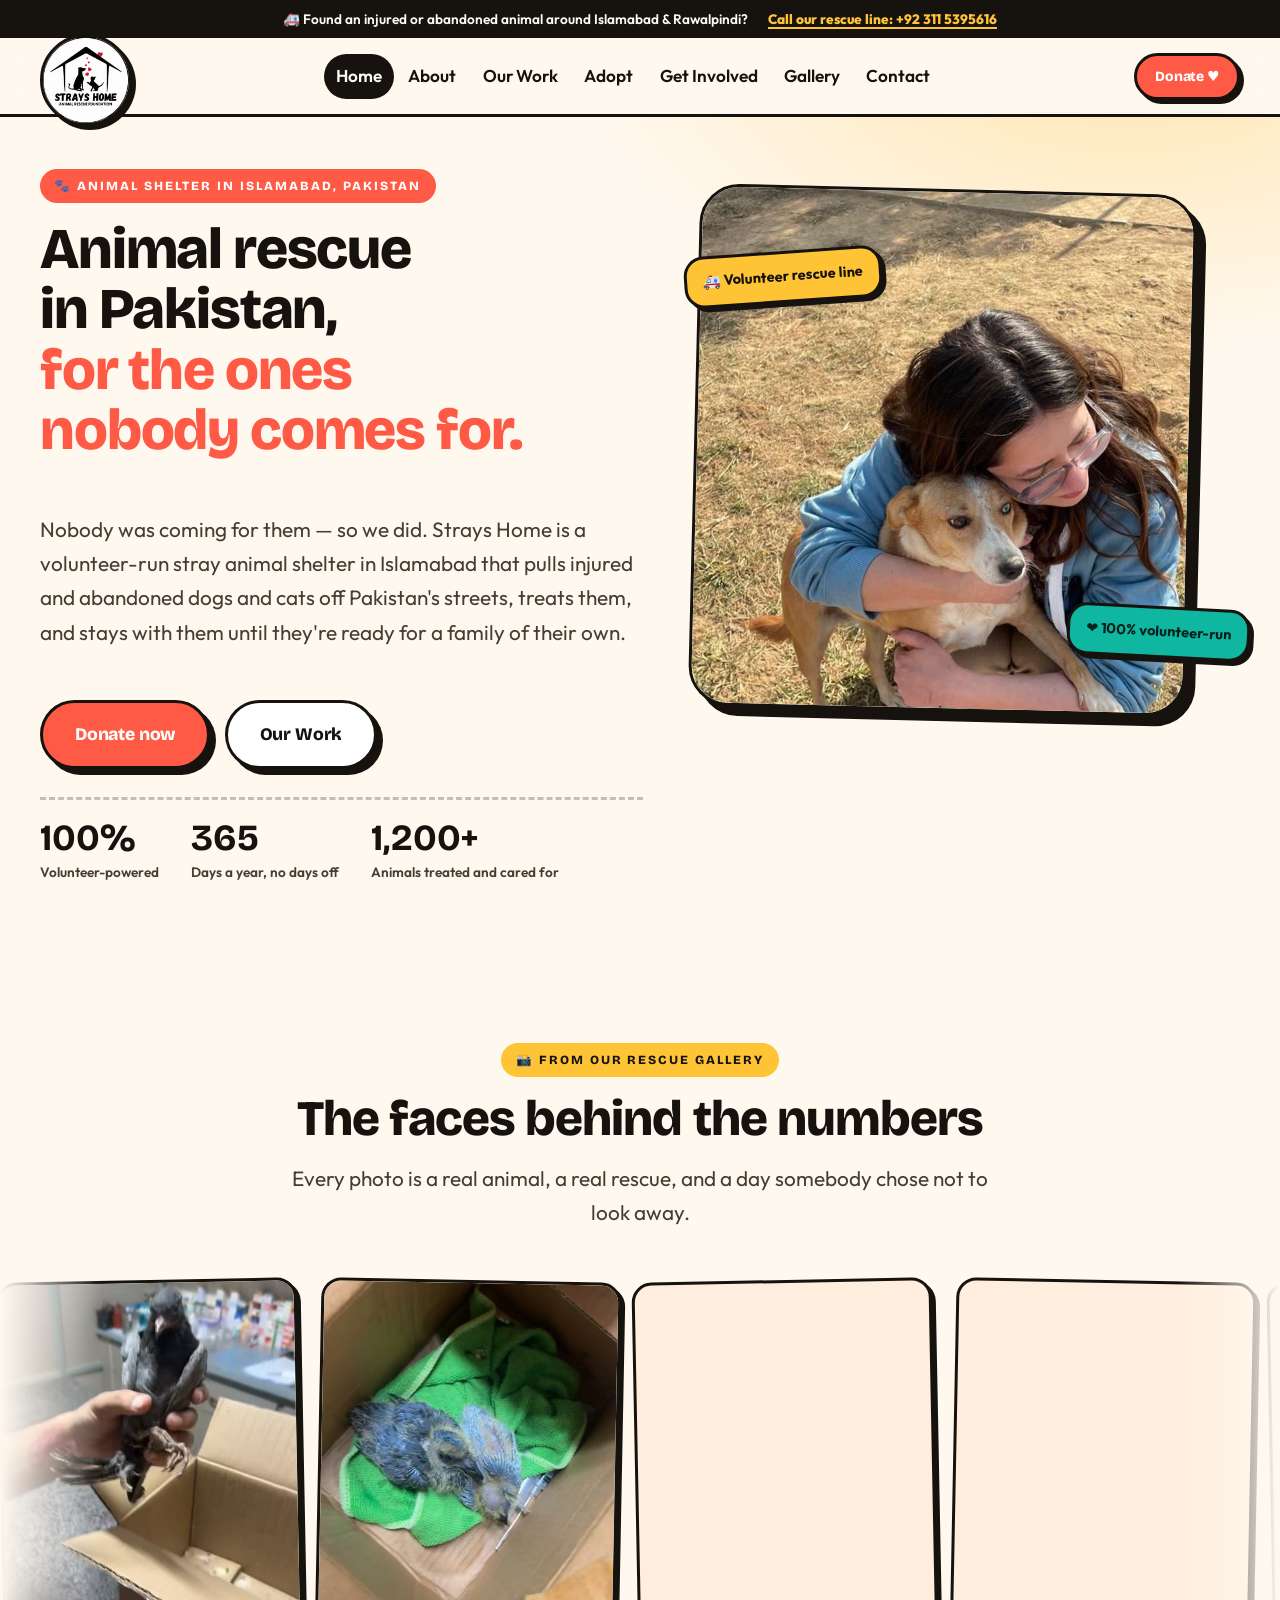
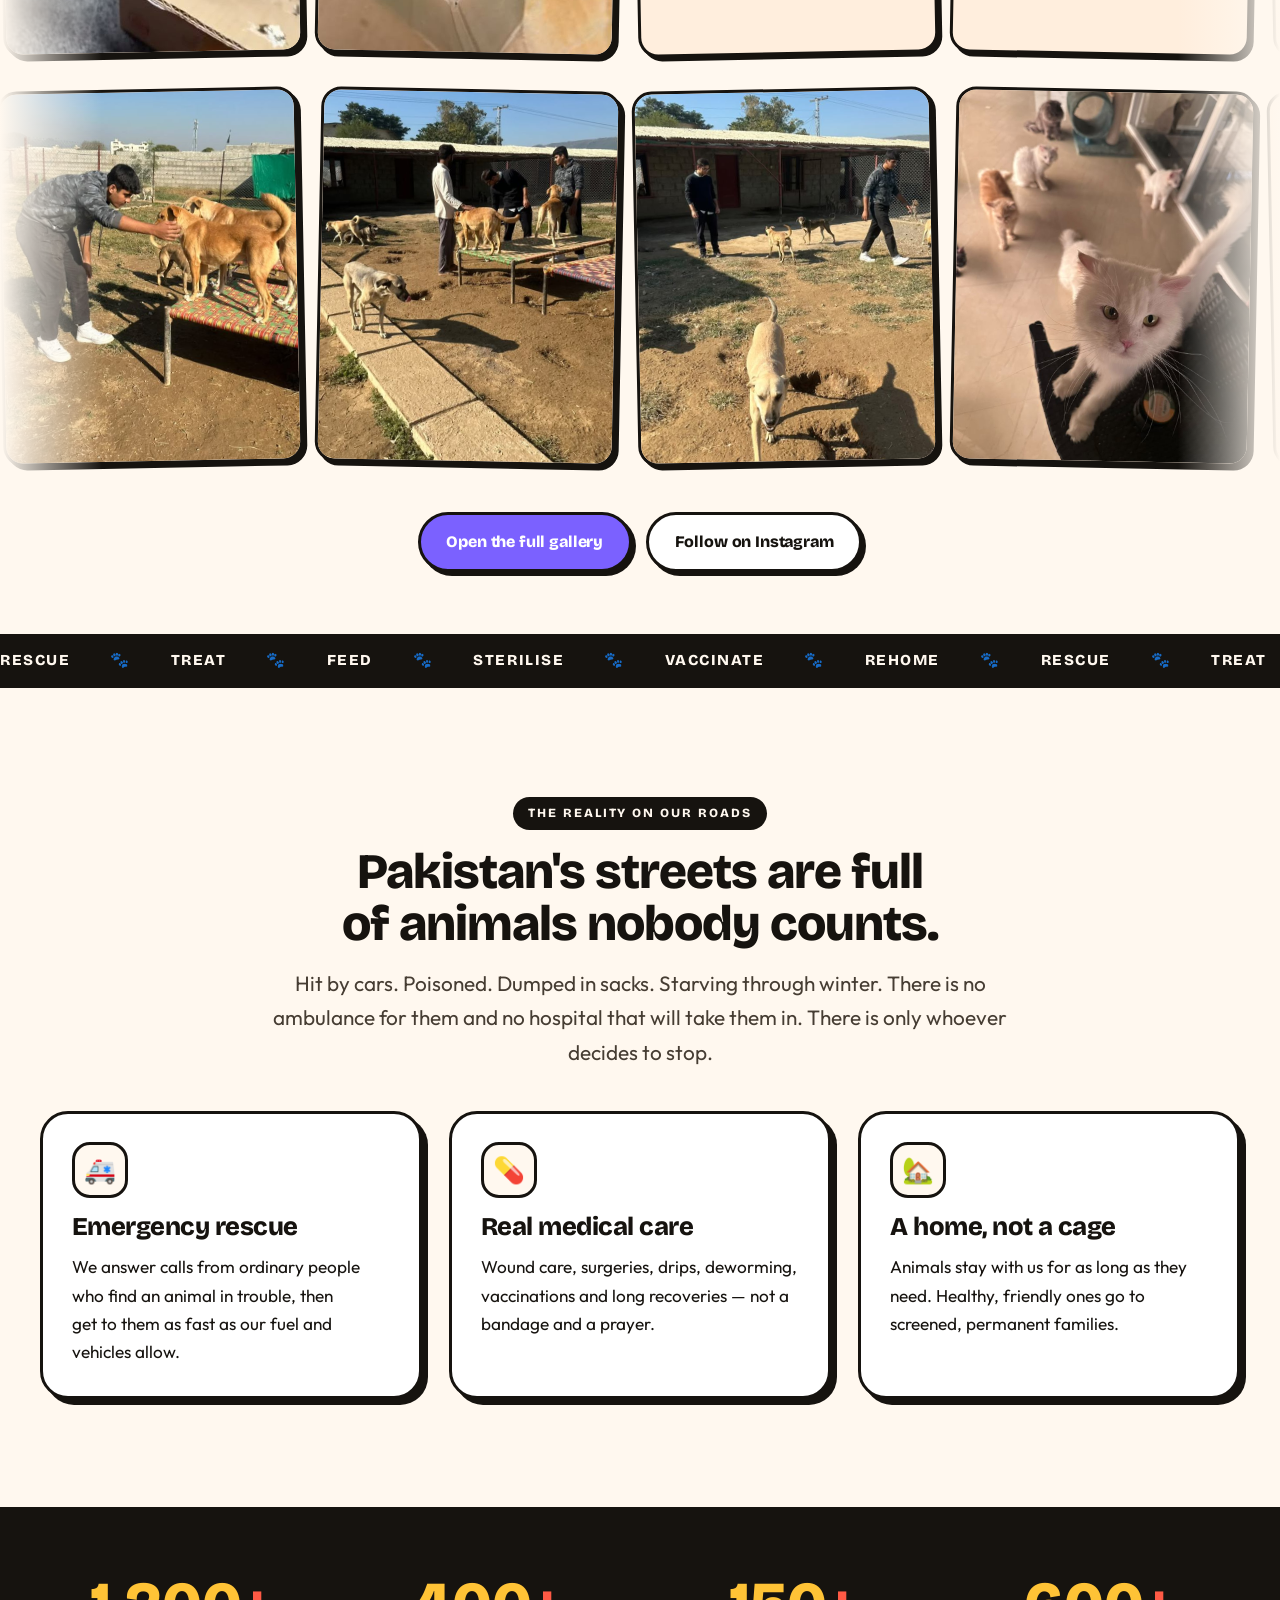
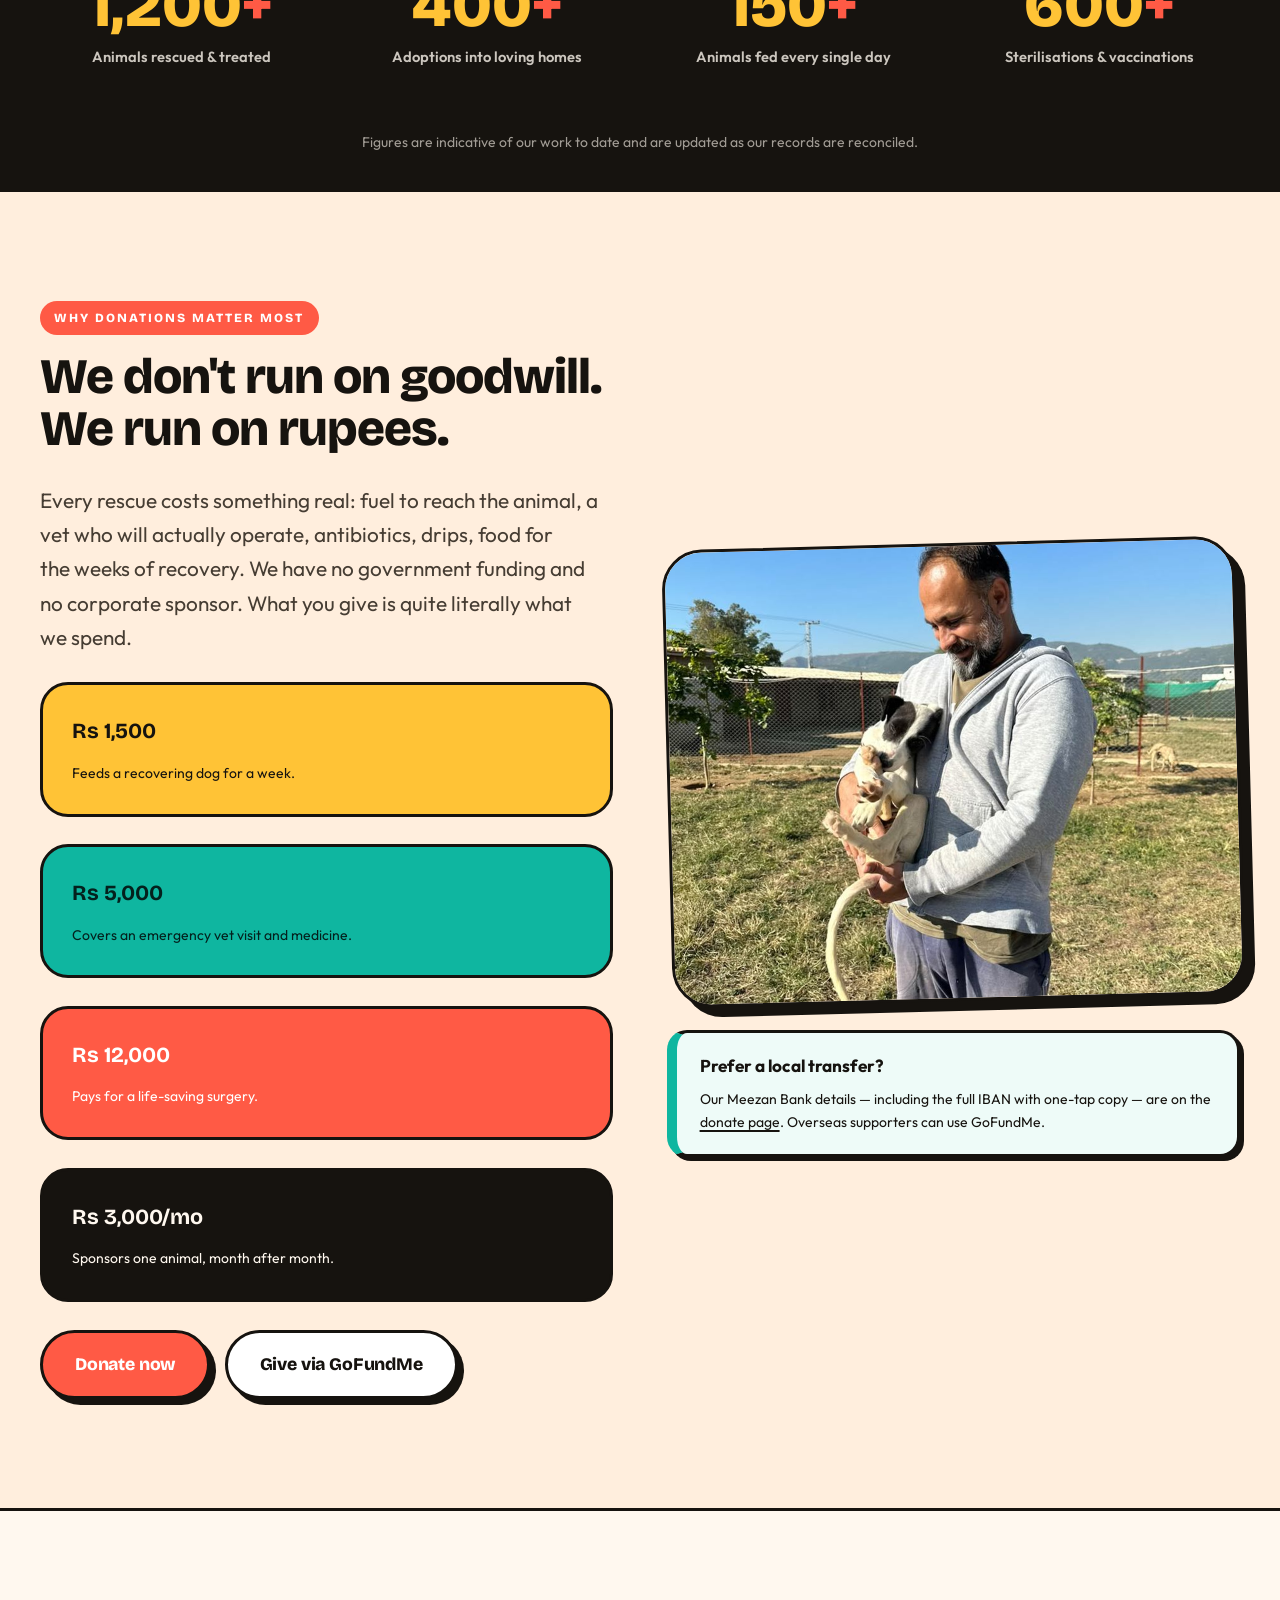
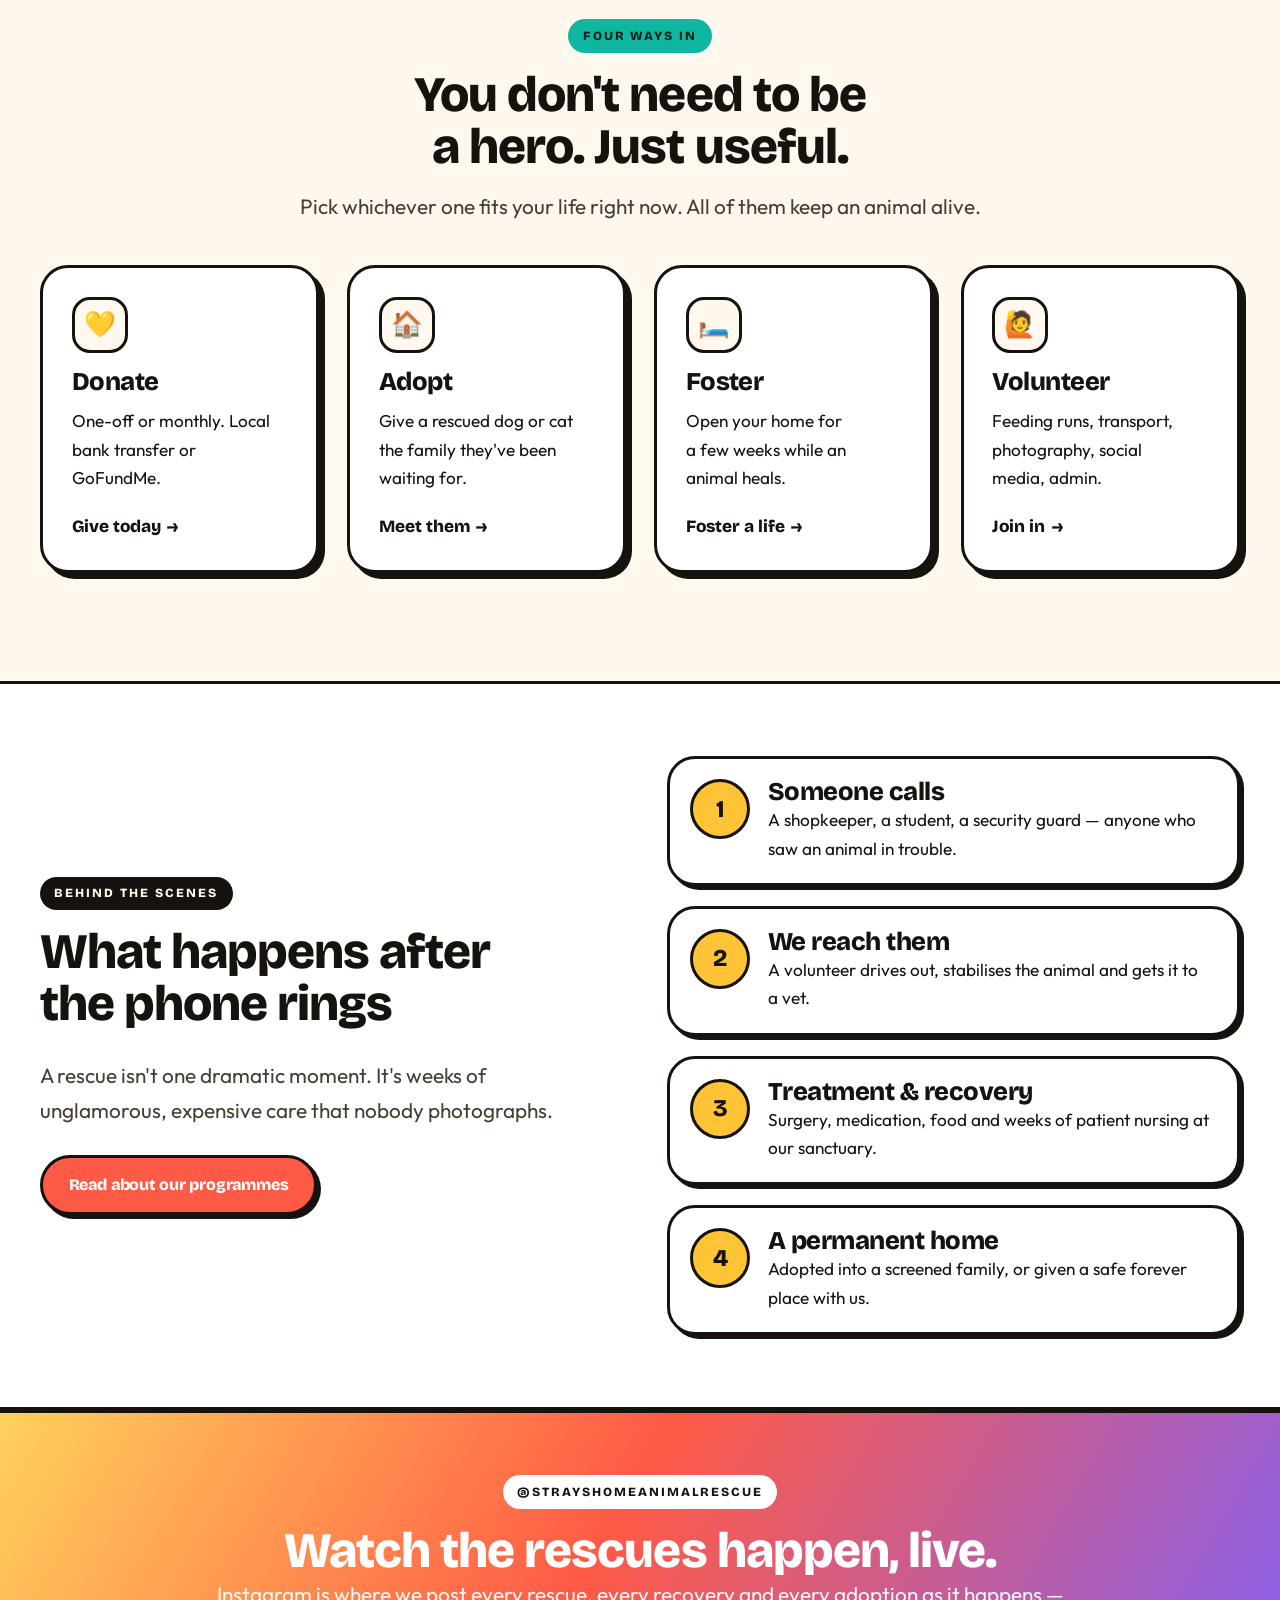
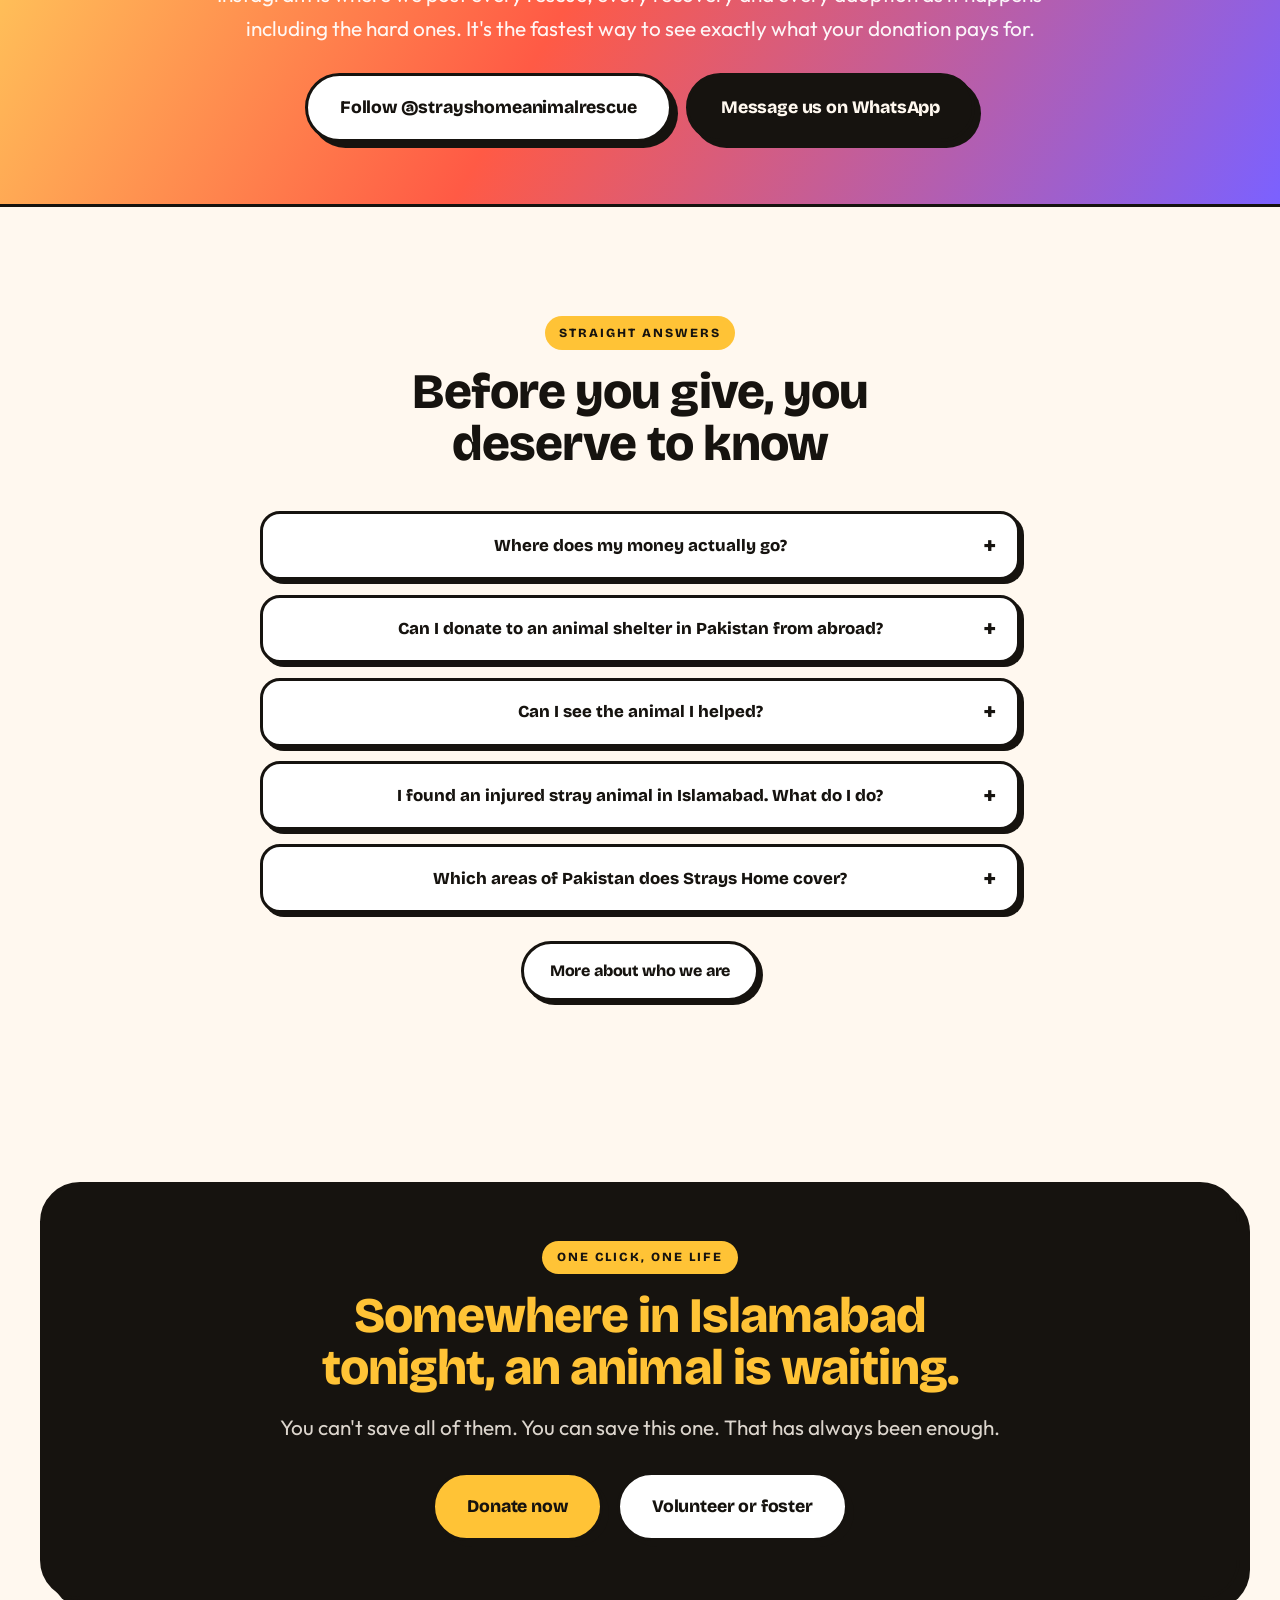
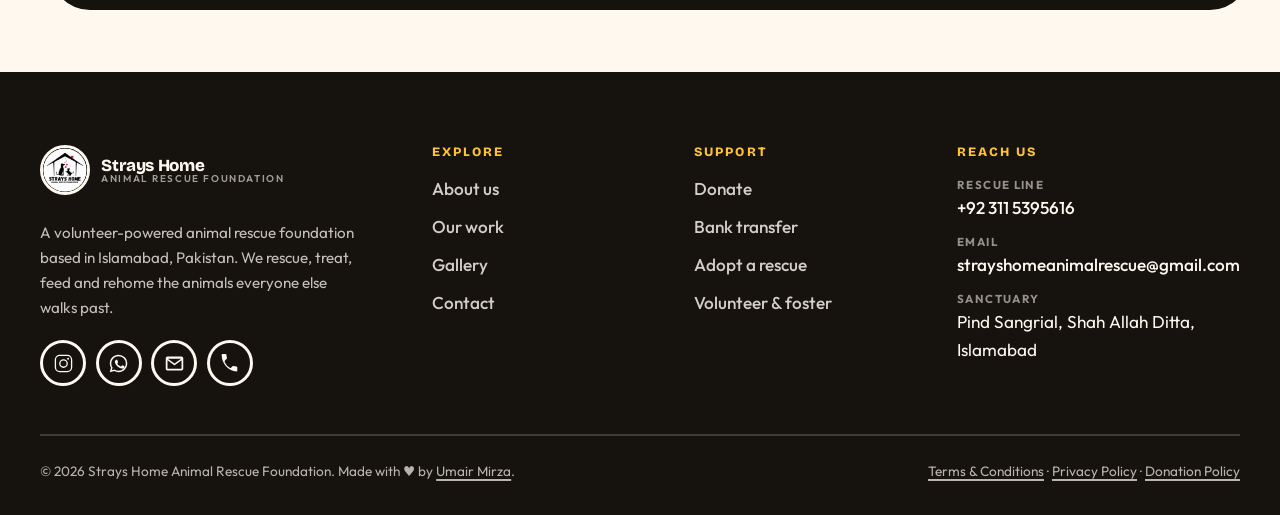
==== commit feee206a: "changed the photos for a couple of sections" ====
--- a/index.html
+++ b/index.html
@@ -397,7 +397,7 @@
         </div>
 
         <div data-reveal data-reveal-delay="120">
-          <div class="frame frame--tilt" data-photo-spot="36" data-alt="A rescued animal receiving veterinary care at Strays Home"></div>
+          <div class="frame frame--tilt" data-photo-spot="42" data-alt="A rescued animal receiving veterinary care at Strays Home"></div>
           <div class="callout callout--info mt-3">
             <strong>Prefer a local transfer?</strong>
             <p class="small mt-1">
--- a/assets/css/styles.css
+++ b/assets/css/styles.css
@@ -1011,7 +1011,7 @@
   box-shadow: var(--shadow-lg);
 }
 .lightbox__inner img { max-height: 74vh; width: auto; margin-inline: auto; }
-.lightbox__cap { padding: 0.9rem 1.2rem; font-weight: 600; font-size: 0.95rem; }
+.lightbox__cap { display: none; }
 .lightbox__close {
   position: absolute;
   top: clamp(0.75rem, 3vw, 1.5rem);
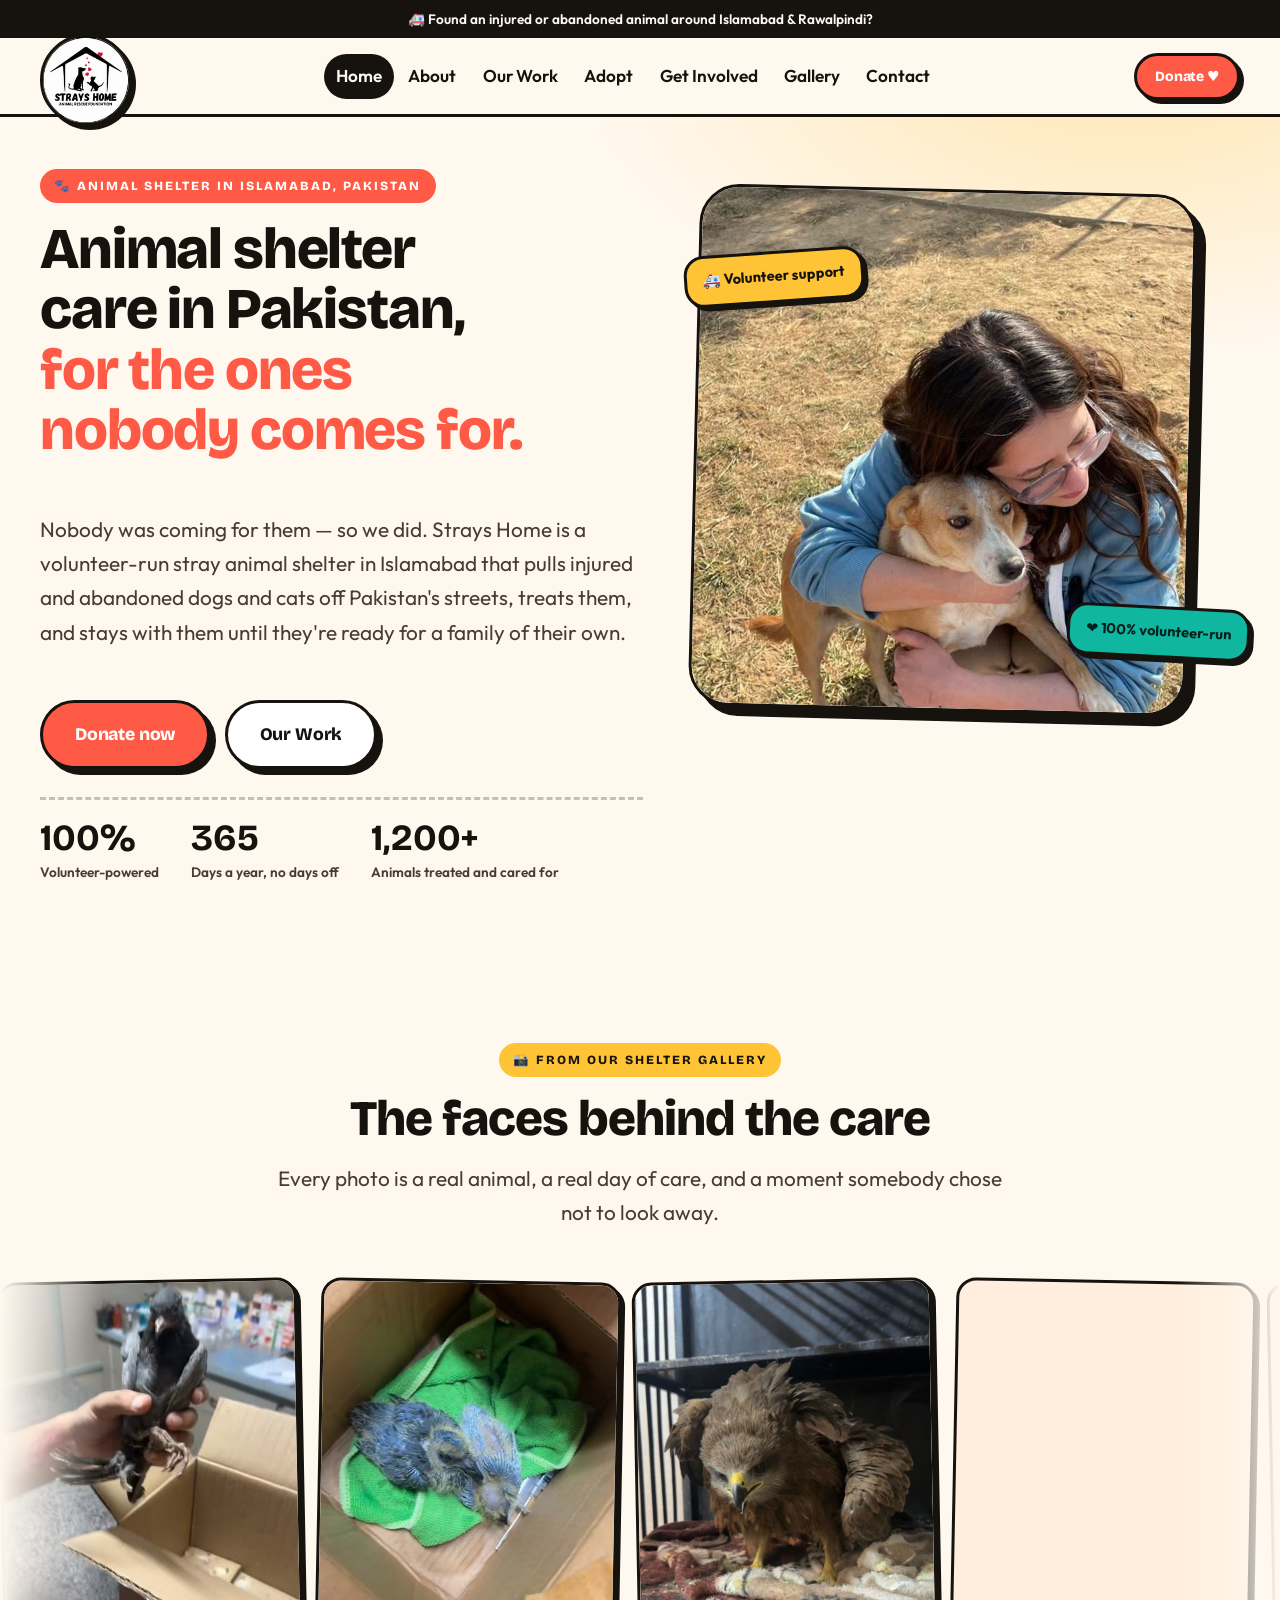
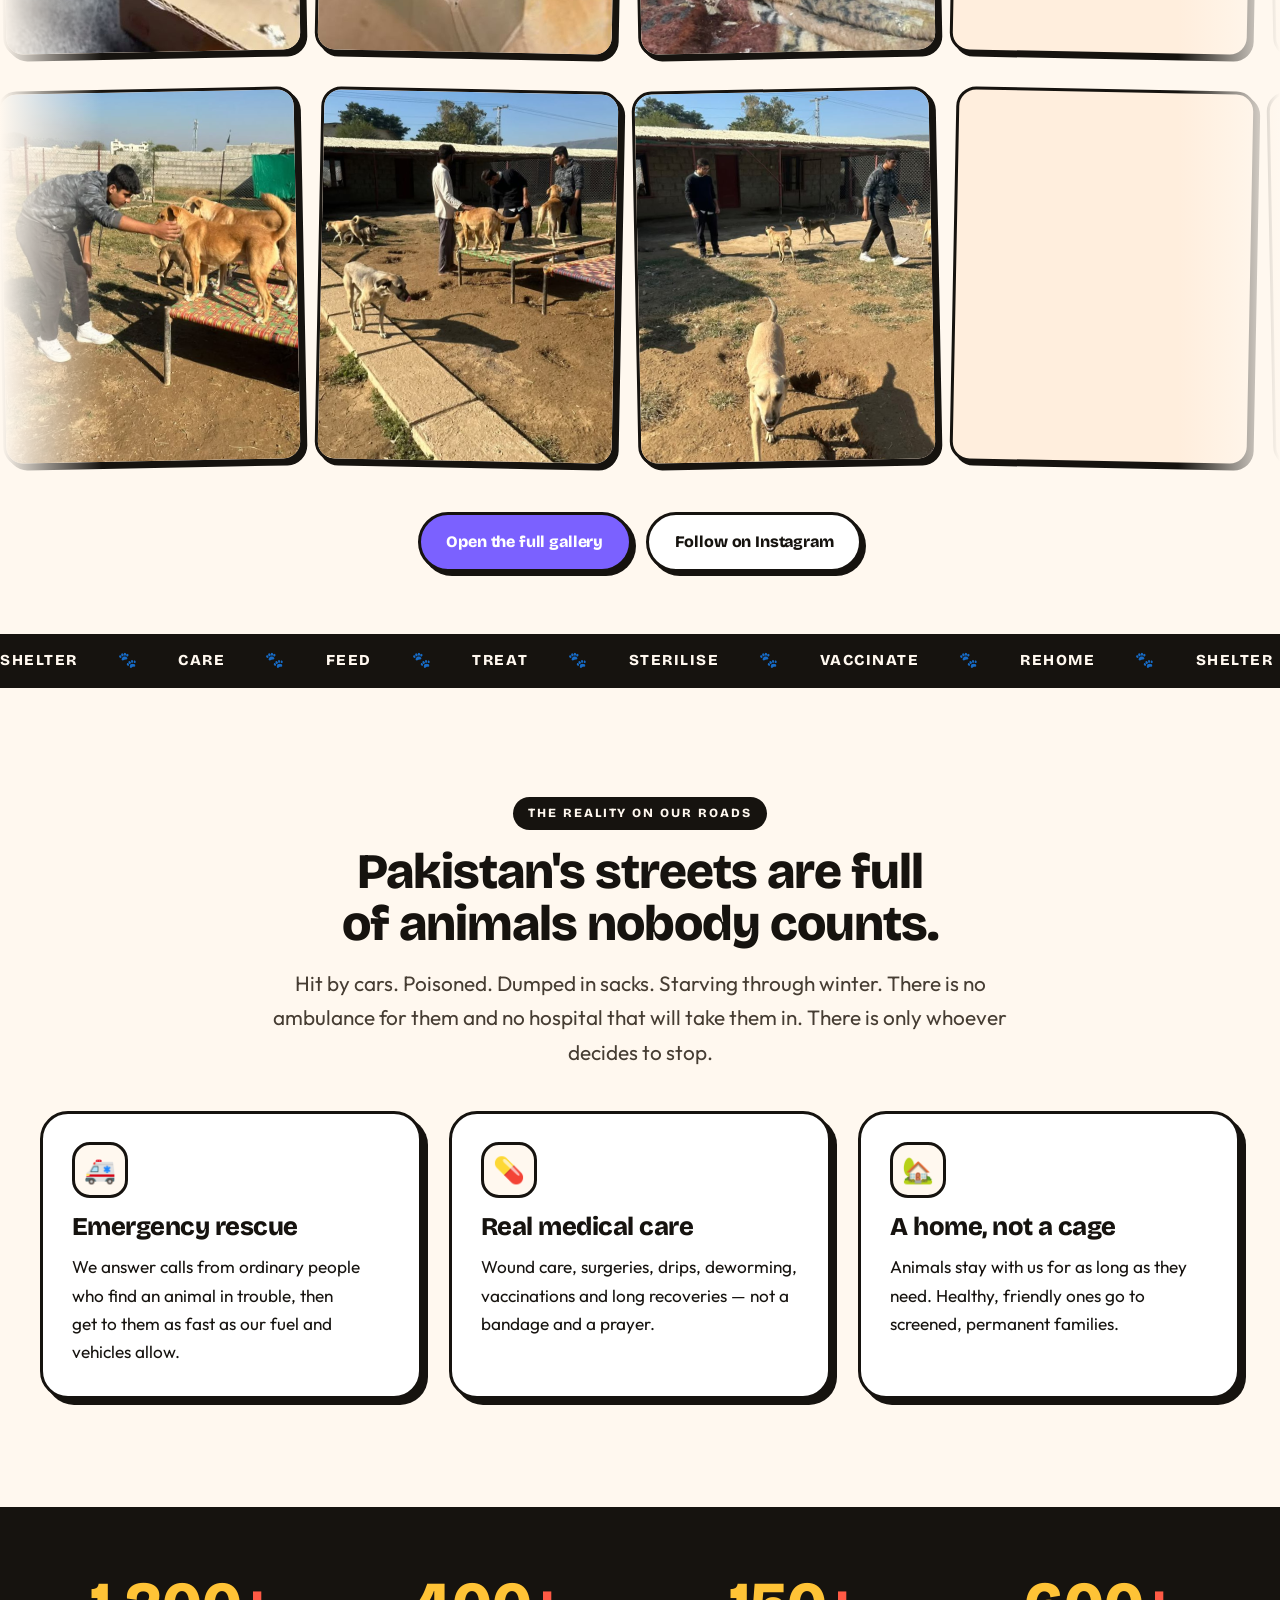
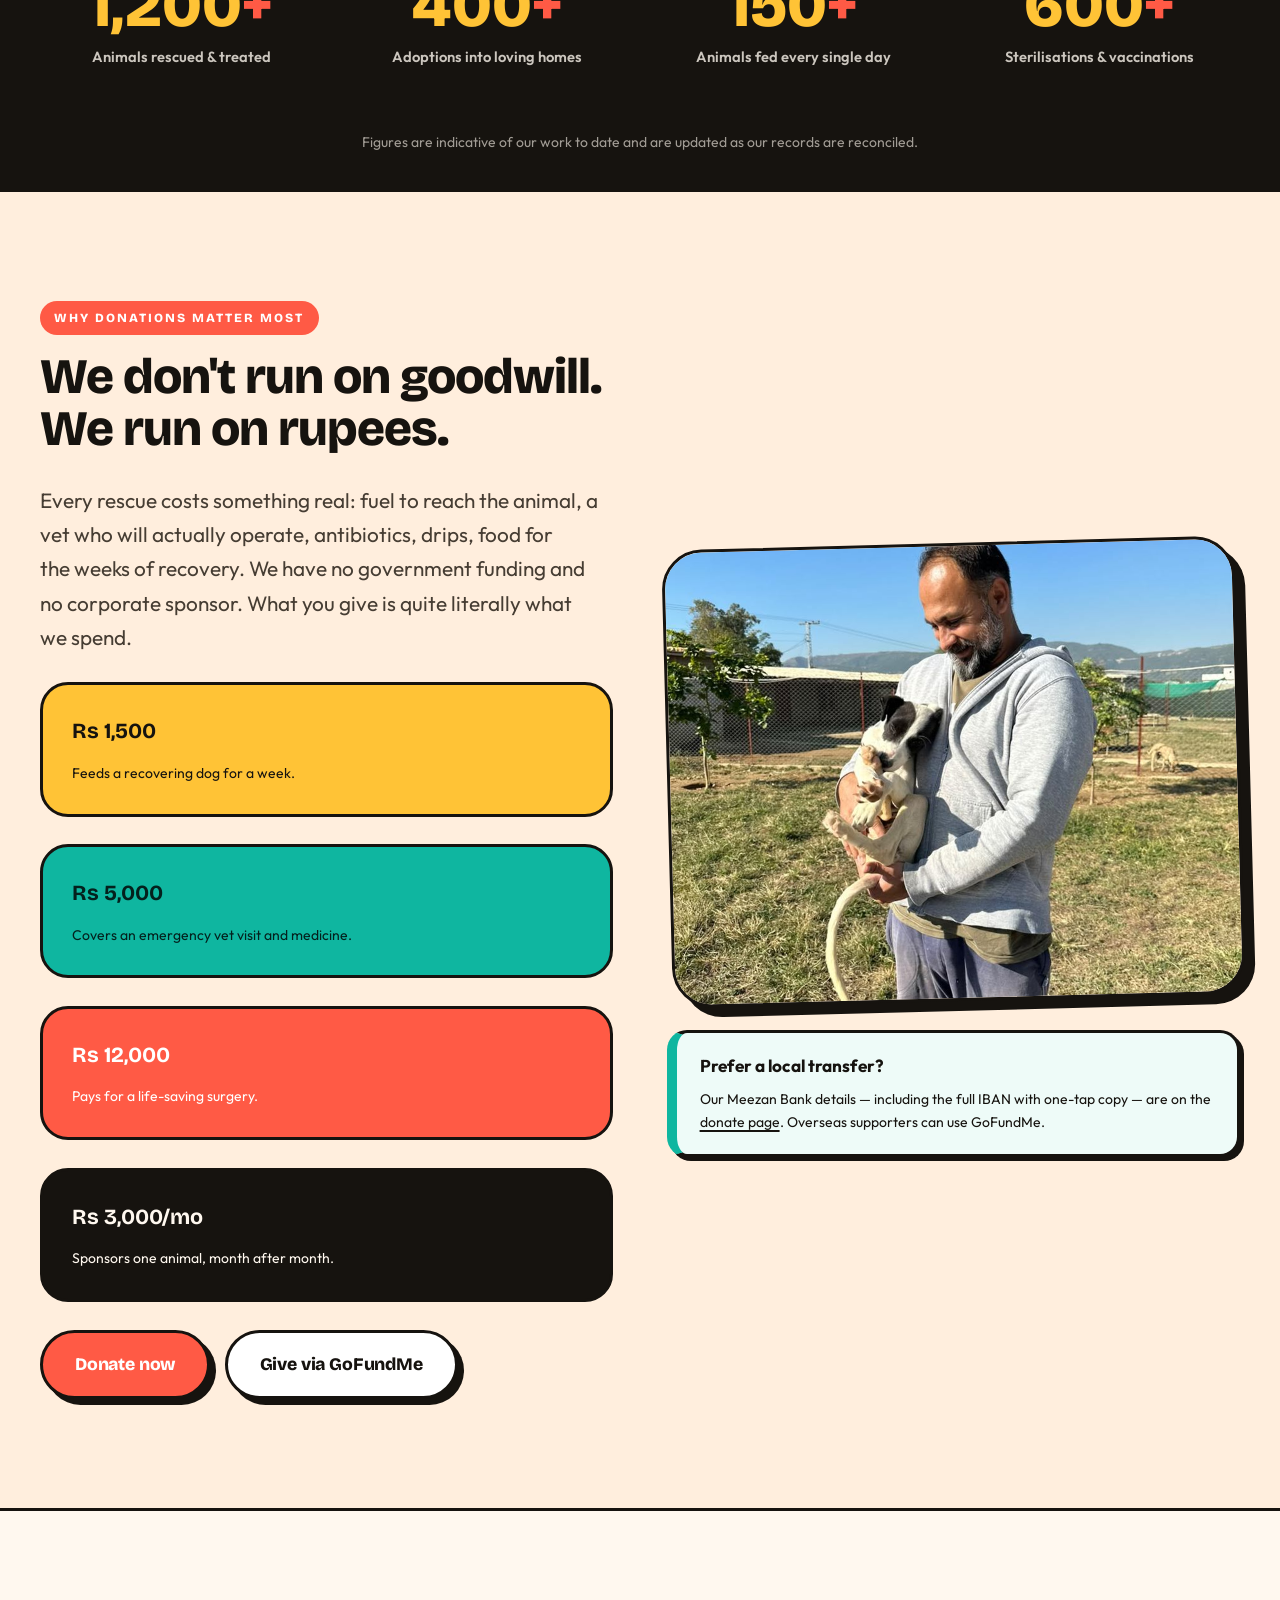
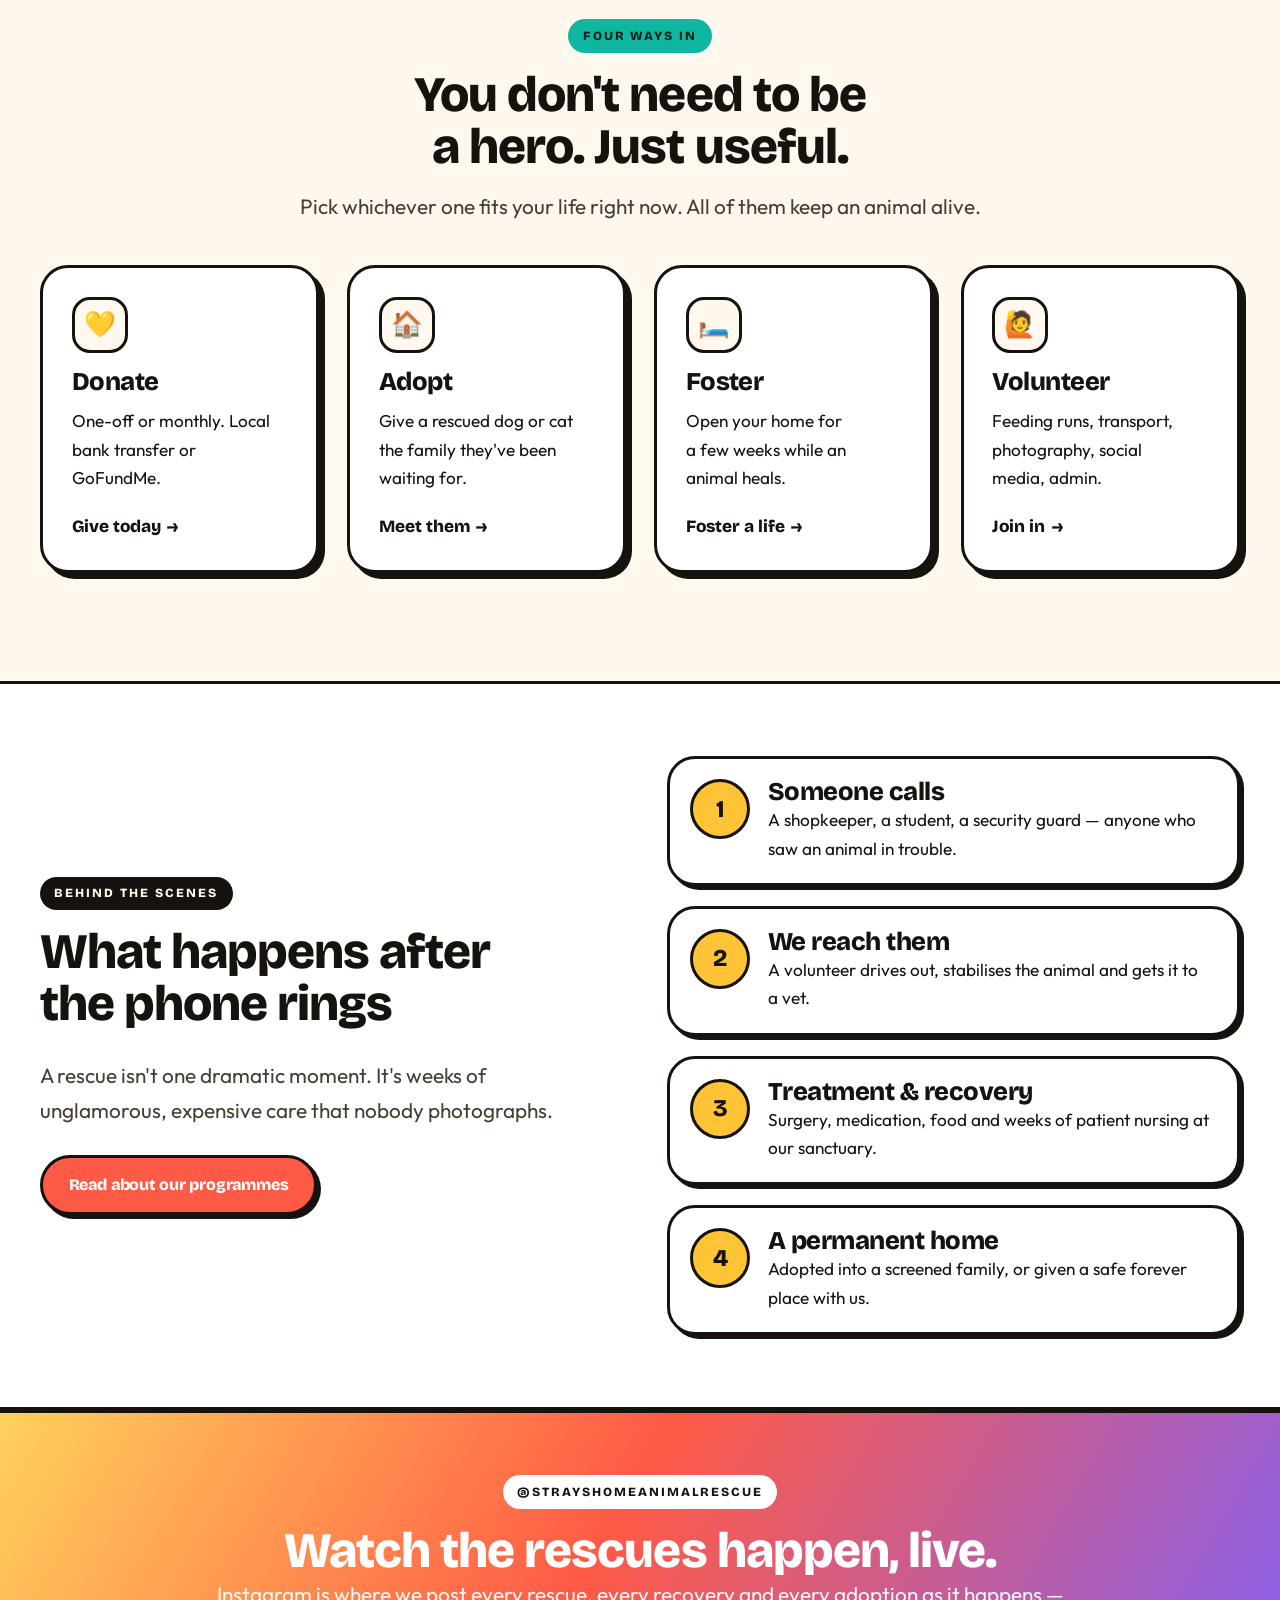
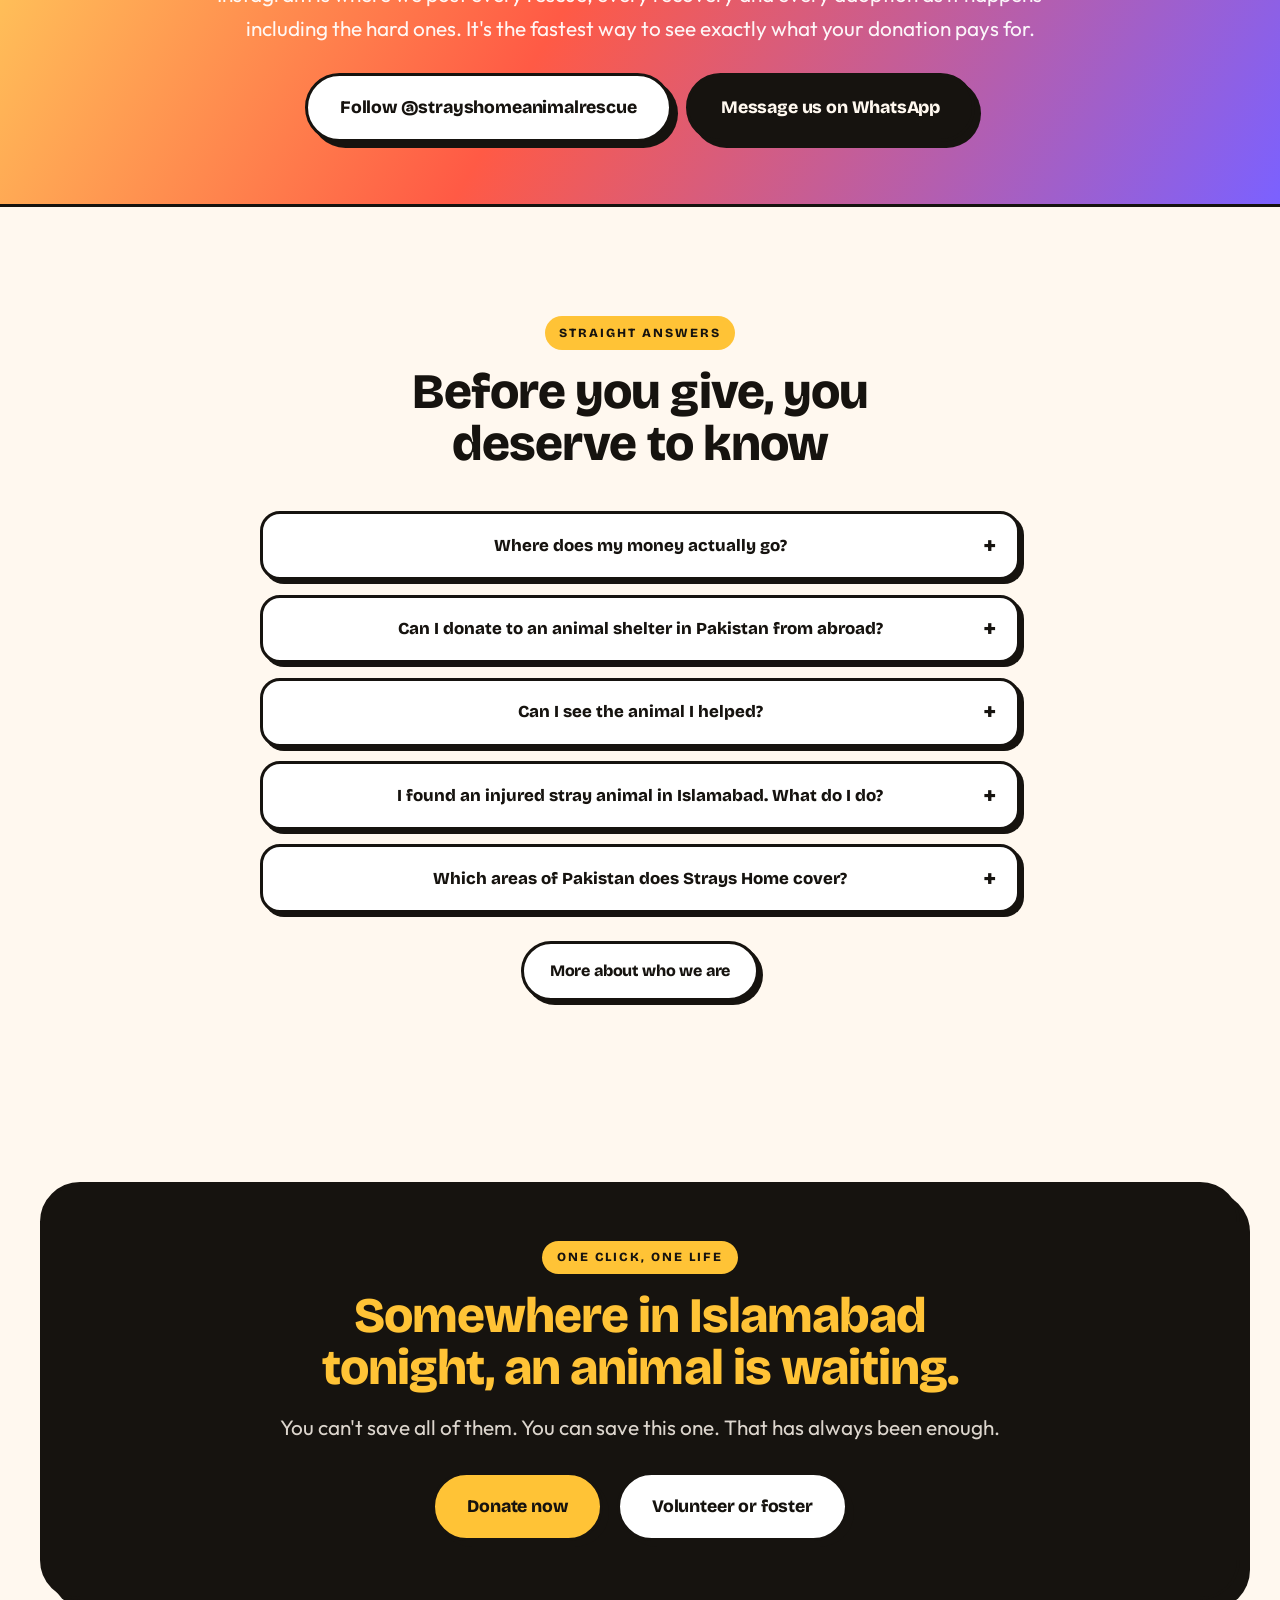
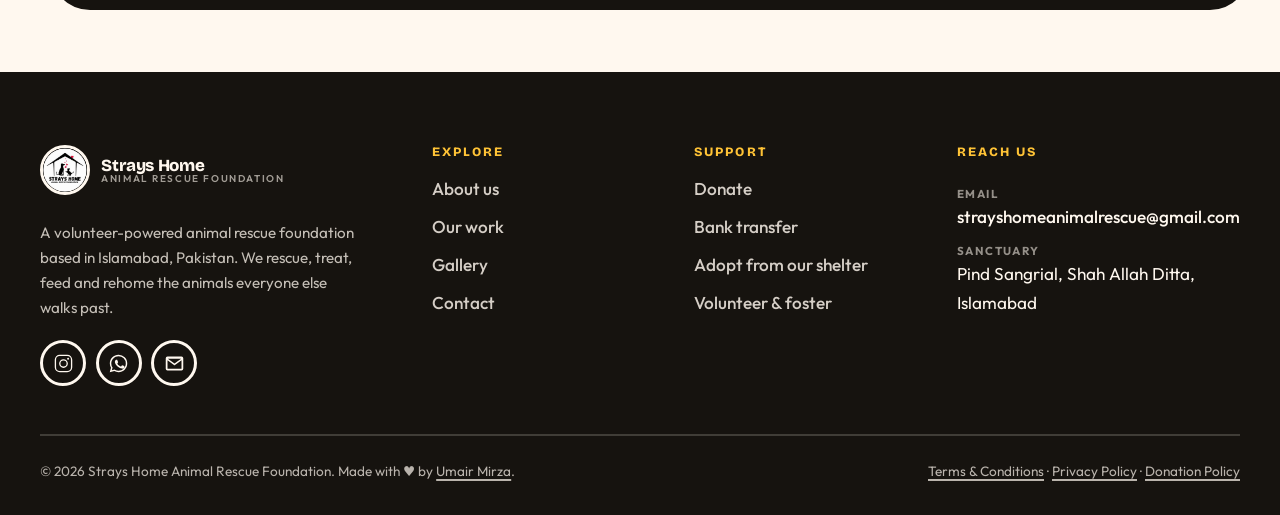
==== commit 6531690f: "removed the rescue references from the website" ====
--- a/index.html
+++ b/index.html
@@ -3,8 +3,8 @@
 <head>
 <meta charset="utf-8">
 <meta name="viewport" content="width=device-width, initial-scale=1">
-<title>Animal Rescue &amp; Shelter in Pakistan | Strays Home, Islamabad</title>
-<meta name="description" content="Volunteer-run animal rescue and stray animal shelter in Islamabad, Pakistan. We rescue injured street dogs and cats, treat them, feed them and rehome them.">
+<title>Animal Shelter in Islamabad, Pakistan | Strays Home</title>
+<meta name="description" content="Strays Home is a volunteer-run animal shelter in Islamabad, Pakistan. We care for injured street dogs and cats, help them recover, and find them safe, loving homes.">
 <link rel="canonical" href="https://strayshome.com/">
 <meta name="robots" content="index, follow, max-image-preview:large, max-snippet:-1">
 <meta name="theme-color" content="#FFF8EF">
@@ -17,8 +17,8 @@
 <meta property="og:type" content="website">
 <meta property="og:locale" content="en_PK">
 <meta property="og:site_name" content="Strays Home Animal Rescue Foundation">
-<meta property="og:title" content="Animal Rescue &amp; Shelter in Pakistan | Strays Home">
-<meta property="og:description" content="A volunteer-run animal shelter and stray animal rescue in Islamabad, Pakistan. Every rupee you give becomes food, medicine and a second chance.">
+<meta property="og:title" content="Animal Shelter in Islamabad, Pakistan | Strays Home">
+<meta property="og:description" content="A volunteer-run animal shelter in Islamabad, Pakistan. Every rupee helps care for street animals and give them a second chance.">
 <meta property="og:url" content="https://strayshome.com/">
 <meta property="og:image" content="https://strayshome.com/logo.jpg">
 <meta property="og:image:alt" content="Strays Home Animal Rescue Foundation logo">
@@ -49,8 +49,8 @@
         "caption": "Strays Home Animal Rescue Foundation"
       },
       "image": "https://strayshome.com/logo.jpg",
-      "description": "Strays Home Animal Rescue Foundation is a volunteer-run animal shelter and stray animal rescue in Islamabad, Pakistan. We rescue injured, sick and abandoned street dogs and cats, provide veterinary treatment, feed them daily and rehome them.",
-      "slogan": "Rescue, heal, rehome.",
+      "description": "Strays Home Animal Rescue Foundation is a volunteer-run animal shelter in Islamabad, Pakistan. We care for injured, sick and abandoned street dogs and cats, provide treatment, daily care and safe homes.",
+      "slogan": "Care, heal, rehome.",
       "email": "strayshomeanimalrescue@gmail.com",
       "telephone": "+92-311-5395616",
       "priceRange": "Free",
@@ -75,7 +75,7 @@
         {
           "@type": "OpeningHoursSpecification",
           "dayOfWeek": ["Monday","Tuesday","Wednesday","Thursday","Friday","Saturday","Sunday"],
-          "description": "Volunteer rescue line. Sanctuary visits by appointment."
+          "description": "Volunteer support. Sanctuary visits by appointment."
         }
       ],
       "areaServed": [
@@ -84,7 +84,7 @@
         { "@type": "Country", "name": "Pakistan" }
       ],
       "knowsAbout": [
-        "Animal rescue in Pakistan",
+        "Animal shelter in Pakistan",
         "Stray animal shelter",
         "Street dog rescue",
         "Cat rescue and rehoming",
@@ -94,7 +94,7 @@
       "contactPoint": [
         {
           "@type": "ContactPoint",
-          "contactType": "Animal rescue line",
+          "contactType": "Animal support",
           "telephone": "+92-311-5395616",
           "email": "strayshomeanimalrescue@gmail.com",
           "availableLanguage": ["English", "Urdu"],
@@ -161,7 +161,7 @@
           "name": "I found an injured stray animal in Islamabad. What do I do?",
           "acceptedAnswer": {
             "@type": "Answer",
-            "text": "Call our rescue line on +92 311 5395616. Keep the animal calm, do not force food or water, and send us a photo and exact location on WhatsApp if you can."
+            "text": ". Keep the animal calm, do not force food or water, and send us a photo and exact location on WhatsApp if you can."
           }
         },
         {
@@ -184,7 +184,7 @@
 <div class="topbar">
   <div class="wrap topbar__inner">
     <span>🚑 Found an injured or abandoned animal around Islamabad &amp; Rawalpindi?</span>
-    <a href="tel:+923115395616">Call our rescue line: +92 311 5395616</a>
+    
   </div>
 </div>
 
@@ -225,7 +225,7 @@
     <div class="wrap hero__grid">
       <div class="hero__intro" data-reveal>
         <span class="eyebrow eyebrow--coral">🐾 Animal shelter in Islamabad, Pakistan</span>
-        <h1 class="mt-2">Animal rescue in Pakistan, <span class="hl">for the ones nobody comes for.</span></h1>
+        <h1 class="mt-2">Animal shelter care in Pakistan, <span class="hl">for the ones nobody comes for.</span></h1>
       </div>
 
       <div class="hero__lede" data-reveal>
@@ -238,7 +238,7 @@
 
       <div class="hero__art" data-reveal data-reveal-delay="120">
         <div class="hero__card" data-photo-spot="23" data-alt="A rescued animal cared for by Strays Home Animal Rescue Foundation"></div>
-        <div class="hero__badge hero__badge--a">🚑 Volunteer rescue line</div>
+        <div class="hero__badge hero__badge--a">🚑 Volunteer support</div>
         <div class="hero__badge hero__badge--b">❤️ 100% volunteer-run</div>
       </div>
 
@@ -270,9 +270,9 @@
   <section class="marquee-block" aria-labelledby="faces-title">
     <div class="wrap">
       <div class="section__head center" data-reveal>
-        <span class="eyebrow eyebrow--sun">📸 From our rescue gallery</span>
-        <h2 id="faces-title">The faces behind the numbers</h2>
-        <p class="lede mx-auto center">Every photo is a real animal, a real rescue, and a day somebody chose not to look away.</p>
+        <span class="eyebrow eyebrow--sun">📸 From our shelter gallery</span>
+        <h2 id="faces-title">The faces behind the care</h2>
+        <p class="lede mx-auto center">Every photo is a real animal, a real day of care, and a moment somebody chose not to look away.</p>
       </div>
     </div>
 
@@ -294,8 +294,8 @@
   <!-- ============ TICKER ============ -->
   <div class="ticker" aria-hidden="true">
     <div class="ticker__track">
-      <span>Rescue<span></span>Treat<span></span>Feed<span></span>Sterilise<span></span>Vaccinate<span></span>Rehome<span></span>Rescue<span></span>Treat<span></span>Feed<span></span>Sterilise<span></span>Vaccinate<span></span>Rehome</span>
-      <span>Rescue<span></span>Treat<span></span>Feed<span></span>Sterilise<span></span>Vaccinate<span></span>Rehome<span></span>Rescue<span></span>Treat<span></span>Feed<span></span>Sterilise<span></span>Vaccinate<span></span>Rehome</span>
+      <span>Shelter<span></span>Care<span></span>Feed<span></span>Treat<span></span>Sterilise<span></span>Vaccinate<span></span>Rehome<span></span>Shelter<span></span>Care<span></span>Feed<span></span>Treat<span></span>Sterilise<span></span>Vaccinate<span></span>Rehome</span>
+      <span>Shelter<span></span>Care<span></span>Feed<span></span>Treat<span></span>Sterilise<span></span>Vaccinate<span></span>Rehome<span></span>Shelter<span></span>Care<span></span>Feed<span></span>Treat<span></span>Sterilise<span></span>Vaccinate<span></span>Rehome</span>
     </div>
   </div>
 
@@ -510,7 +510,7 @@
         </details>
         <details>
           <summary>I found an injured stray animal in Islamabad. What do I do?</summary>
-          <p>Call our rescue line on <a href="tel:+923115395616">+92 311 5395616</a>. Keep the animal calm, don't force food or water, and send us a photo and exact location on WhatsApp if you can. There are <a href="our-work.html#report-an-animal">first-aid steps here</a>.</p>
+          <p>. Keep the animal calm, don't force food or water, and send us a photo and exact location on WhatsApp if you can. There are <a href="our-work.html#report-an-animal">first-aid steps here</a>.</p>
         </details>
         <details>
           <summary>Which areas of Pakistan does Strays Home cover?</summary>
@@ -565,9 +565,7 @@
           <a href="mailto:strayshomeanimalrescue@gmail.com" aria-label="Email Strays Home">
             <svg viewBox="0 0 24 24" aria-hidden="true"><path d="M2 6a2 2 0 0 1 2-2h16a2 2 0 0 1 2 2v12a2 2 0 0 1-2 2H4a2 2 0 0 1-2-2V6Zm2.4.5L12 12l7.6-5.5H4.4ZM20 8.3l-7.42 5.36a1 1 0 0 1-1.16 0L4 8.3V18h16V8.3Z"/></svg>
           </a>
-          <a href="tel:+923115395616" aria-label="Call Strays Home">
-            <svg viewBox="0 0 24 24" aria-hidden="true"><path d="M6.6 10.8a15.1 15.1 0 0 0 6.6 6.6l2.2-2.2a1 1 0 0 1 1-.24c1.1.37 2.3.57 3.5.57a1 1 0 0 1 1 1V20a1 1 0 0 1-1 1C11.4 21 3 12.6 3 2a1 1 0 0 1 1-1h3.5a1 1 0 0 1 1 1c0 1.2.2 2.4.57 3.5a1 1 0 0 1-.25 1l-2.2 2.3Z"/></svg>
-          </a>
+          
         </div>
       </div>
 
@@ -586,7 +584,7 @@
         <ul class="footer__links">
           <li><a href="donate.html">Donate</a></li>
           <li><a href="donate.html#bank">Bank transfer</a></li>
-          <li><a href="adopt.html">Adopt a rescue</a></li>
+          <li><a href="adopt.html">Adopt from our shelter</a></li>
           <li><a href="get-involved.html">Volunteer &amp; foster</a></li>
         </ul>
       </div>
@@ -594,7 +592,7 @@
       <div>
         <h4>Reach us</h4>
         <ul class="footer__links footer__links--contact">
-          <li><strong>Rescue line</strong><a href="tel:+923115395616">+92 311 5395616</a></li>
+          <li></li>
           <li><strong>Email</strong><a href="mailto:strayshomeanimalrescue@gmail.com">strayshomeanimalrescue@gmail.com</a></li>
           <li><strong>Sanctuary</strong>Pind Sangrial, Shah Allah Ditta, Islamabad</li>
         </ul>
--- a/assets/css/styles.css
+++ b/assets/css/styles.css
@@ -922,6 +922,9 @@
     radial-gradient(600px 340px at 0% 120%, rgba(255, 195, 54, 0.35), transparent 60%),
     var(--cream);
 }
+.page-hero--compact { padding-block: clamp(1.4rem, 1rem + 2vw, 2.4rem); }
+.page-hero--compact h1 { font-size: clamp(1.65rem, 1.2rem + 1.8vw, 2.45rem); }
+.page-hero--compact .crumbs { margin-bottom: 0.55rem; }
 .crumbs { font-size: 0.85rem; font-weight: 600; color: var(--ink-3); margin-bottom: 0.9rem; }
 .crumbs a { text-decoration: none; }
 .crumbs a:hover { text-decoration: underline; }
@@ -956,6 +959,8 @@
 .cta-band .btn-row { justify-content: center; }
 
 /* ---------- Gallery wall (gallery.html) ---------- */
+.gallery-wall-section { padding-block: clamp(0.9rem, 0.6rem + 2vw, 2rem) clamp(2.5rem, 1.5rem + 4vw, 4.5rem); }
+.gallery-wall-section > .wrap--wide { padding-block: 0 !important; }
 .wall {
   display: grid;
   grid-template-columns: repeat(4, 1fr);
@@ -967,7 +972,6 @@
 }
 .wall__col { display: grid; gap: 1rem; align-content: start; animation: slide-y var(--speed, 48s) linear infinite; }
 .wall__col--down { animation-direction: reverse; }
-.wall:hover .wall__col { animation-play-state: paused; }
 .wall__item {
   border: var(--bd);
   border-radius: var(--r-md);
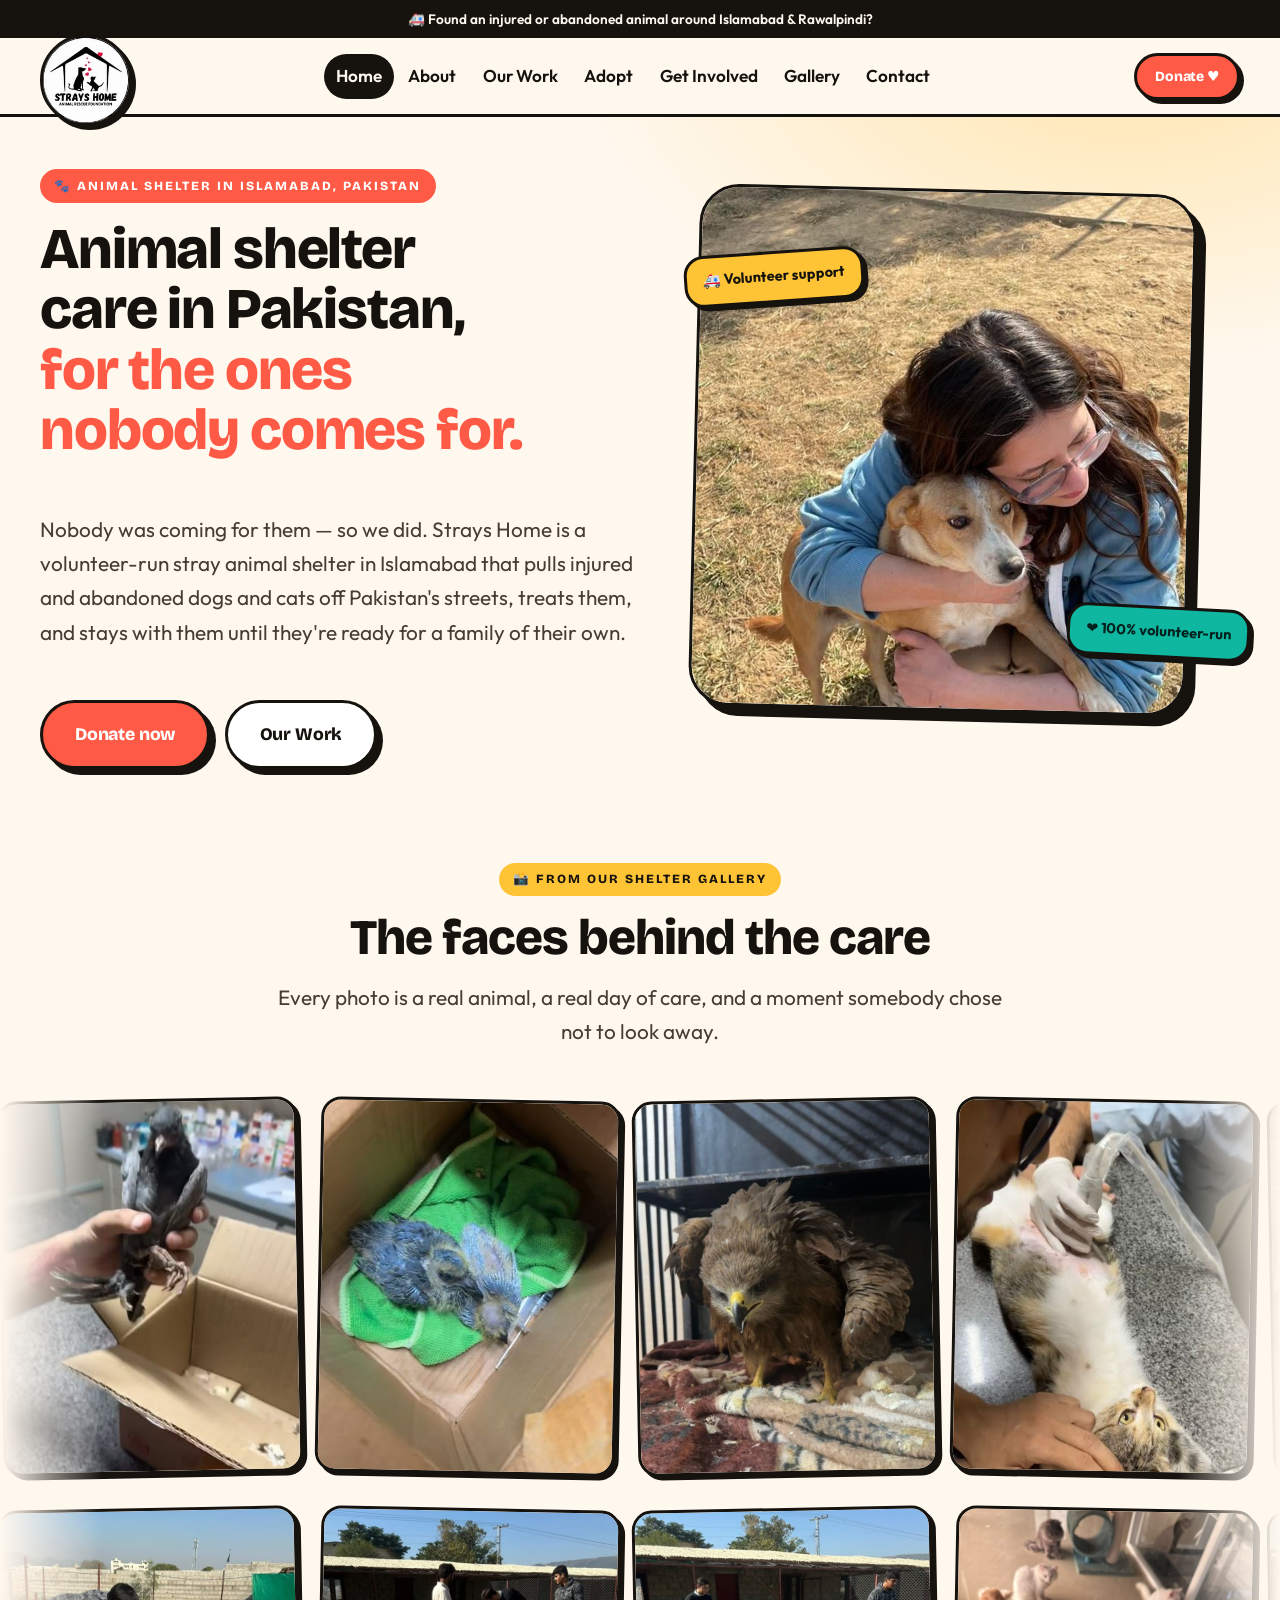
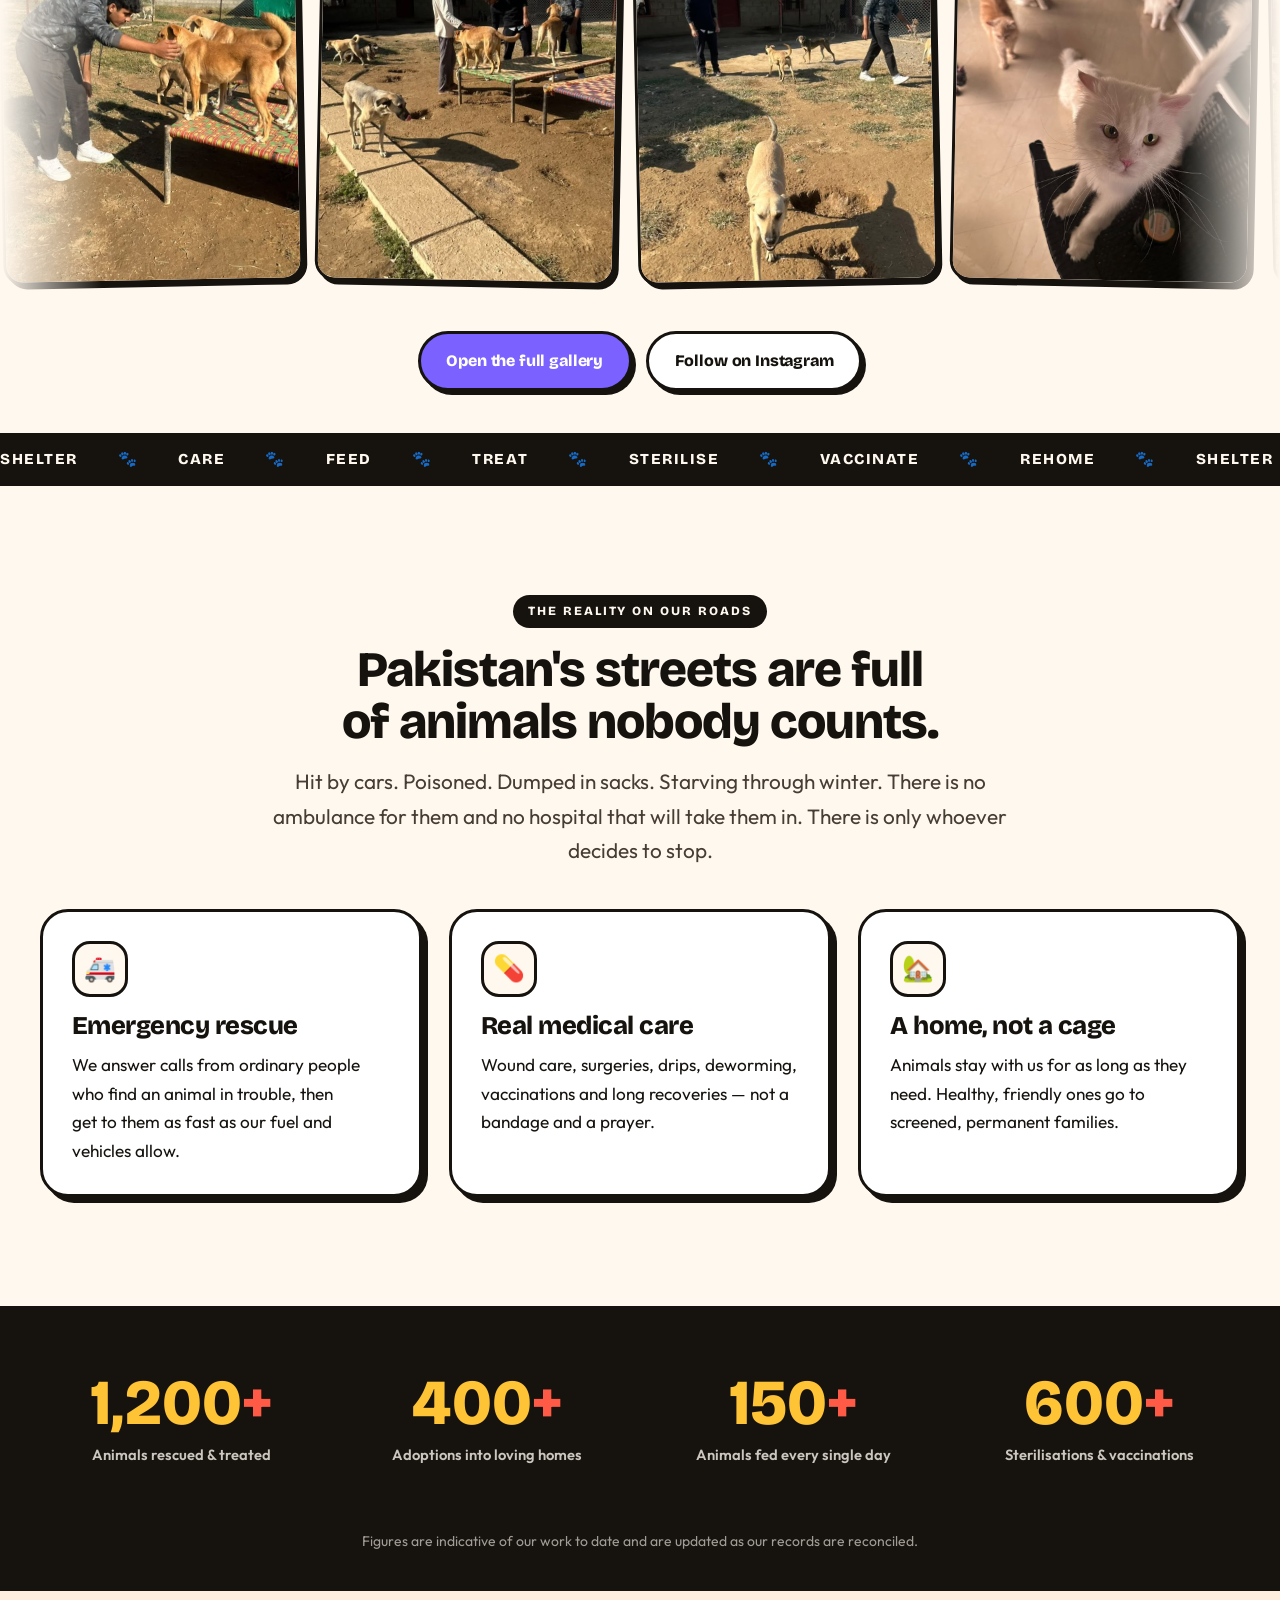
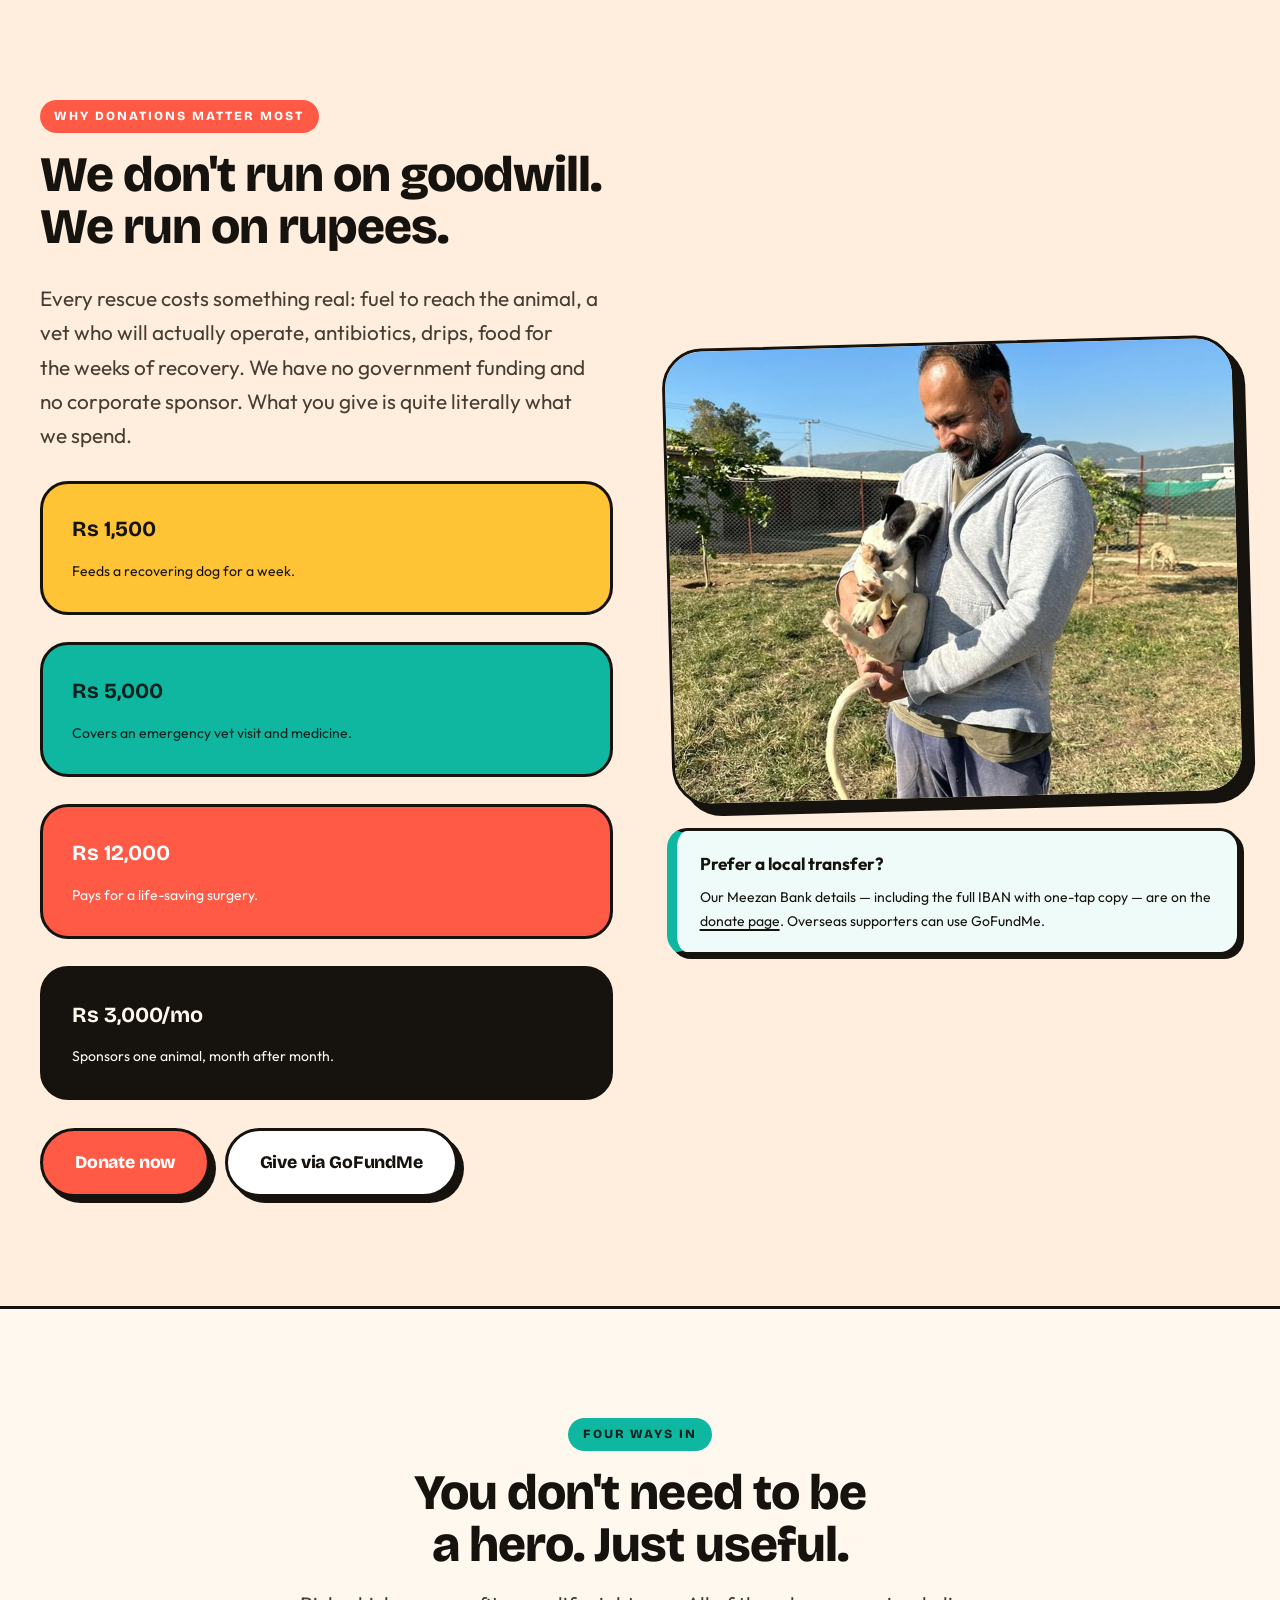
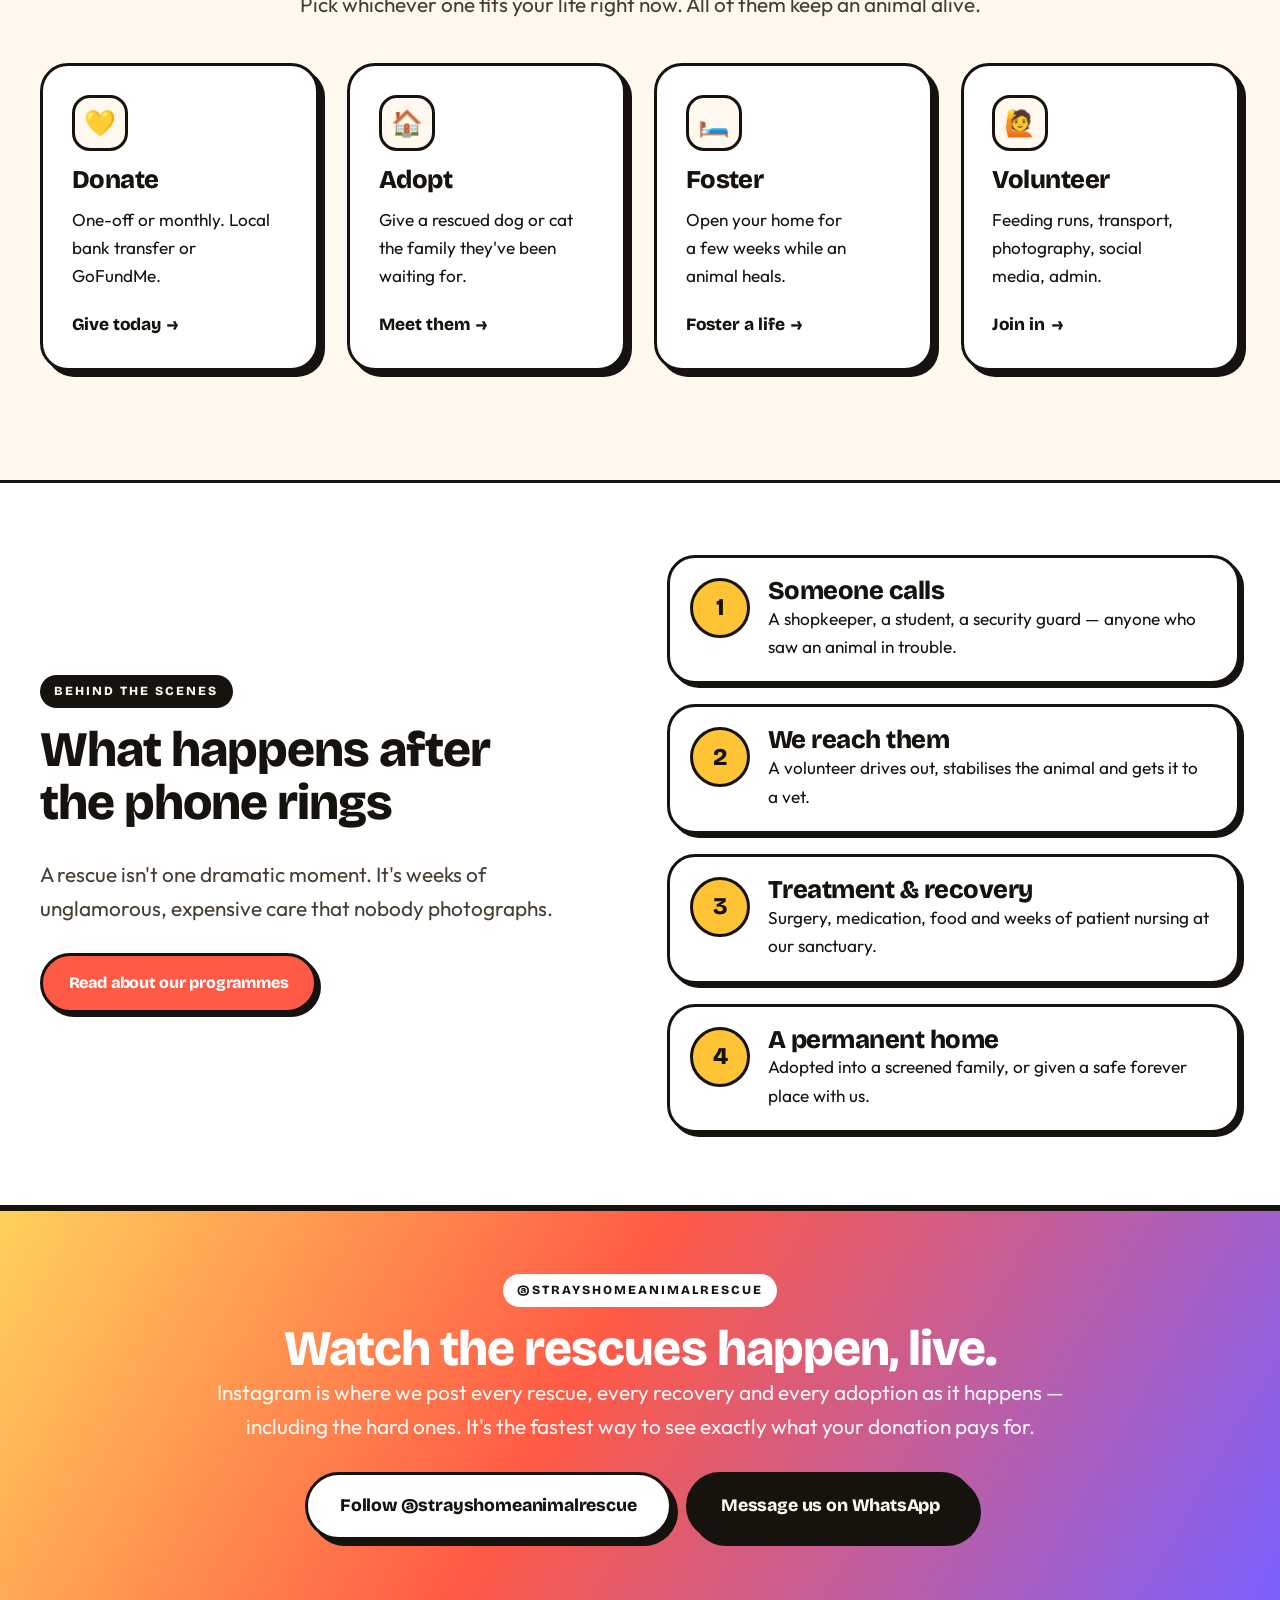
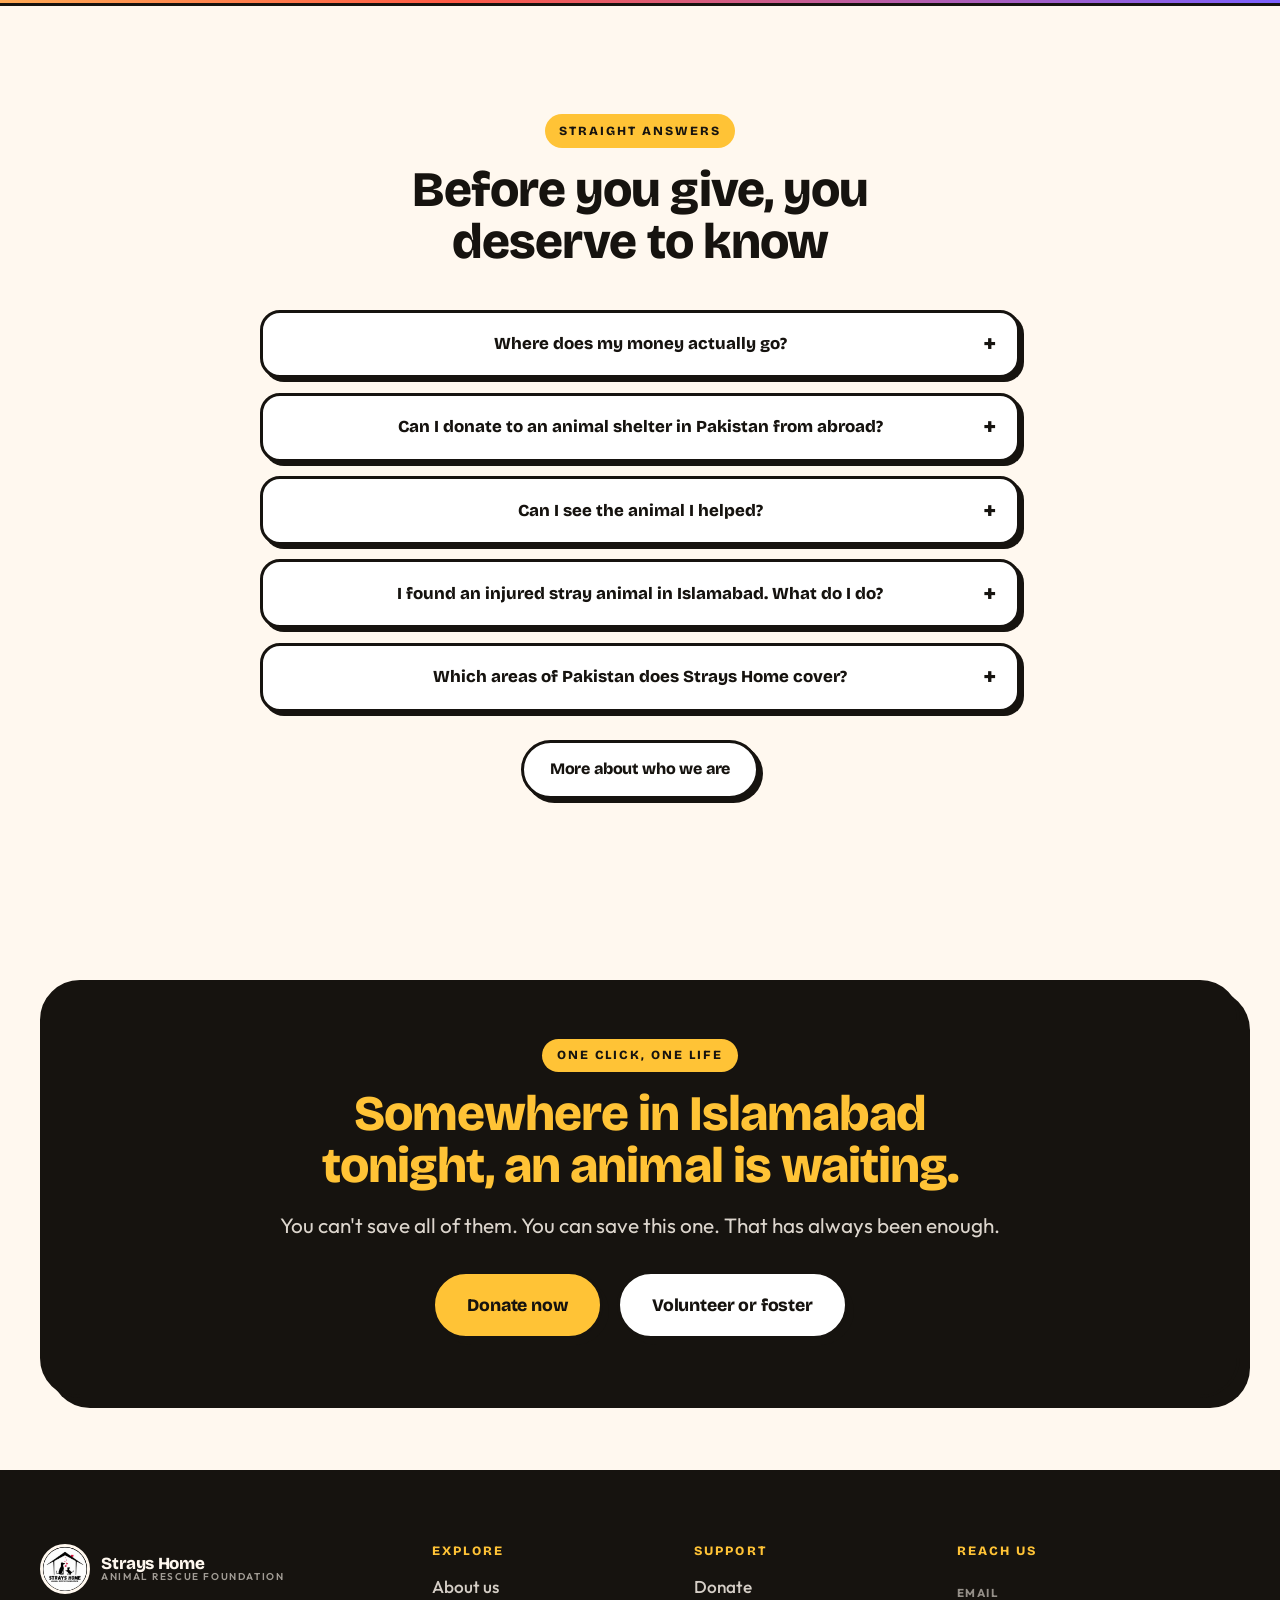
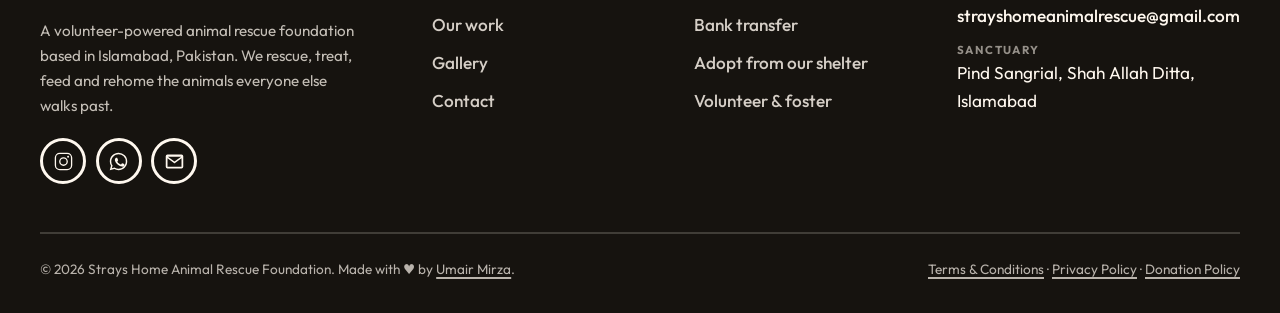
==== commit 4129f08a: "fixed the spacing after hero section" ====
--- a/index.html
+++ b/index.html
@@ -248,20 +248,6 @@
           <a class="btn btn--lg btn--paper" href="our-work.html">Our Work</a>
         </div>
 
-        <div class="hero__stats">
-          <div class="hero__stat">
-            <strong>100%</strong>
-            <span>Volunteer-powered</span>
-          </div>
-          <div class="hero__stat">
-            <strong>365</strong>
-            <span>Days a year, no days off</span>
-          </div>
-          <div class="hero__stat hero__stat--desktop">
-            <strong>1,200+</strong>
-            <span>Animals treated and cared for</span>
-          </div>
-        </div>
       </div>
     </div>
   </section>
--- a/assets/css/styles.css
+++ b/assets/css/styles.css
@@ -390,7 +390,7 @@
 .hero {
   position: relative;
   overflow: hidden;
-  padding-block: clamp(1.75rem, 0.75rem + 4vw, 3.25rem) clamp(3rem, 1rem + 7vw, 6rem);
+  padding-block: clamp(1.75rem, 0.75rem + 4vw, 3.25rem) clamp(1.75rem, 0.9rem + 3vw, 3.25rem);
   background:
     radial-gradient(900px 520px at 88% -10%, rgba(255, 195, 54, 0.35), transparent 62%),
     var(--cream);
@@ -637,7 +637,7 @@
 }
 
 /* ---------- Marquee gallery ---------- */
-.marquee-block { overflow: hidden; padding-block: clamp(2.5rem, 1.5rem + 3vw, 4.5rem); }
+.marquee-block { overflow: hidden; padding-block: clamp(1.5rem, 1rem + 2vw, 3rem); }
 .marquee {
   display: flex;
   gap: 1.1rem;
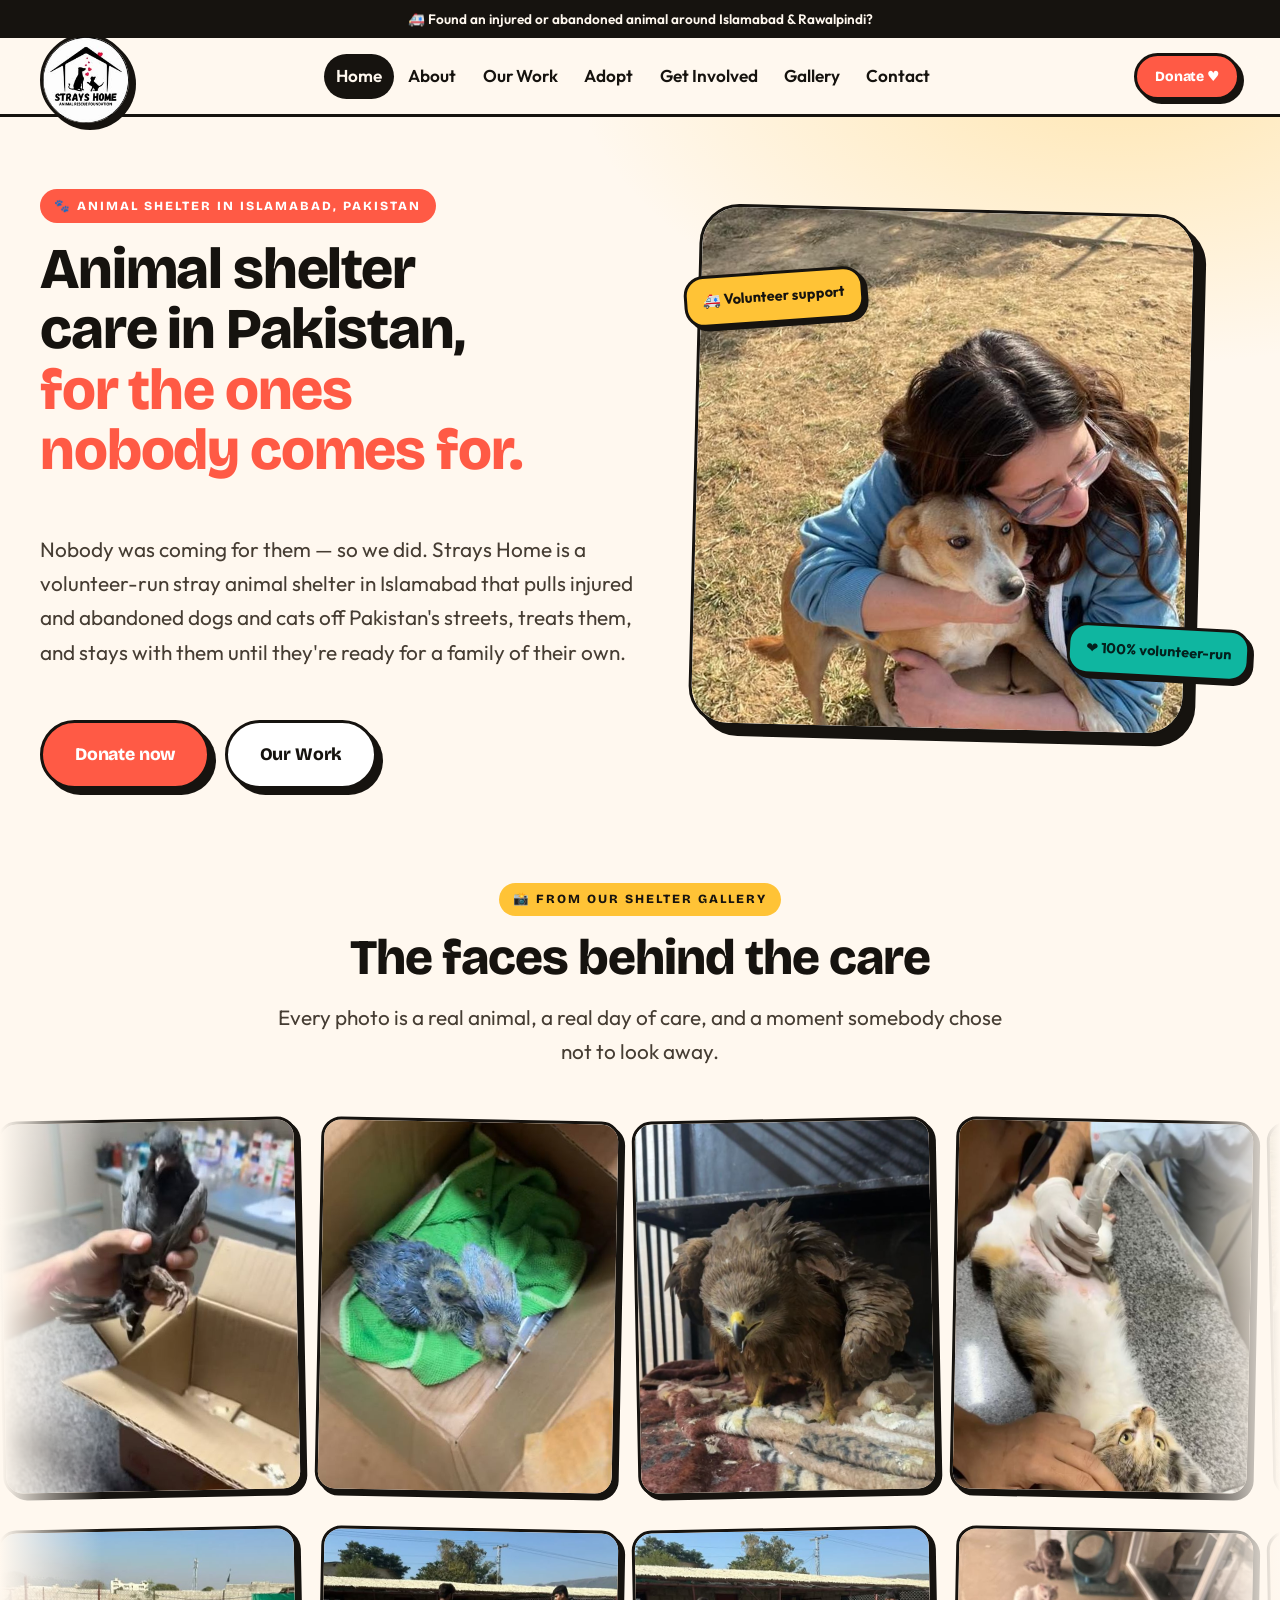
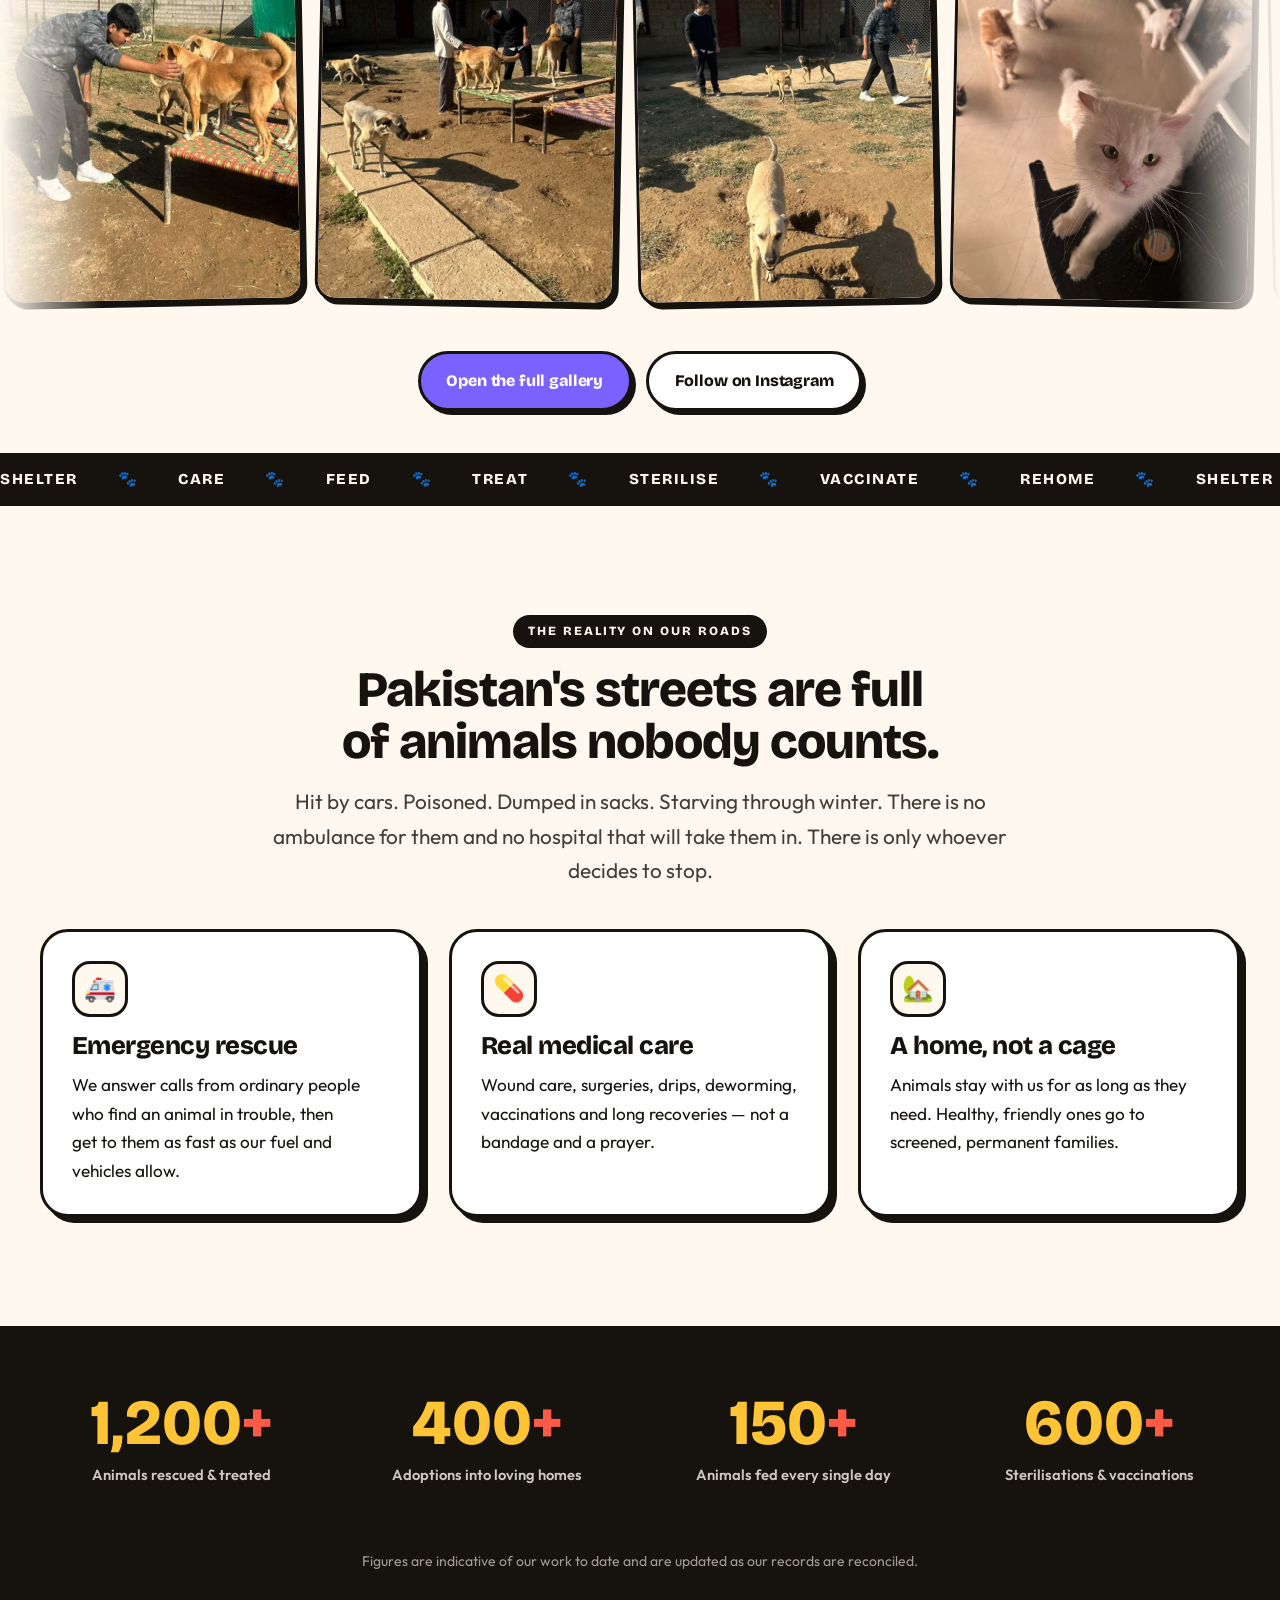
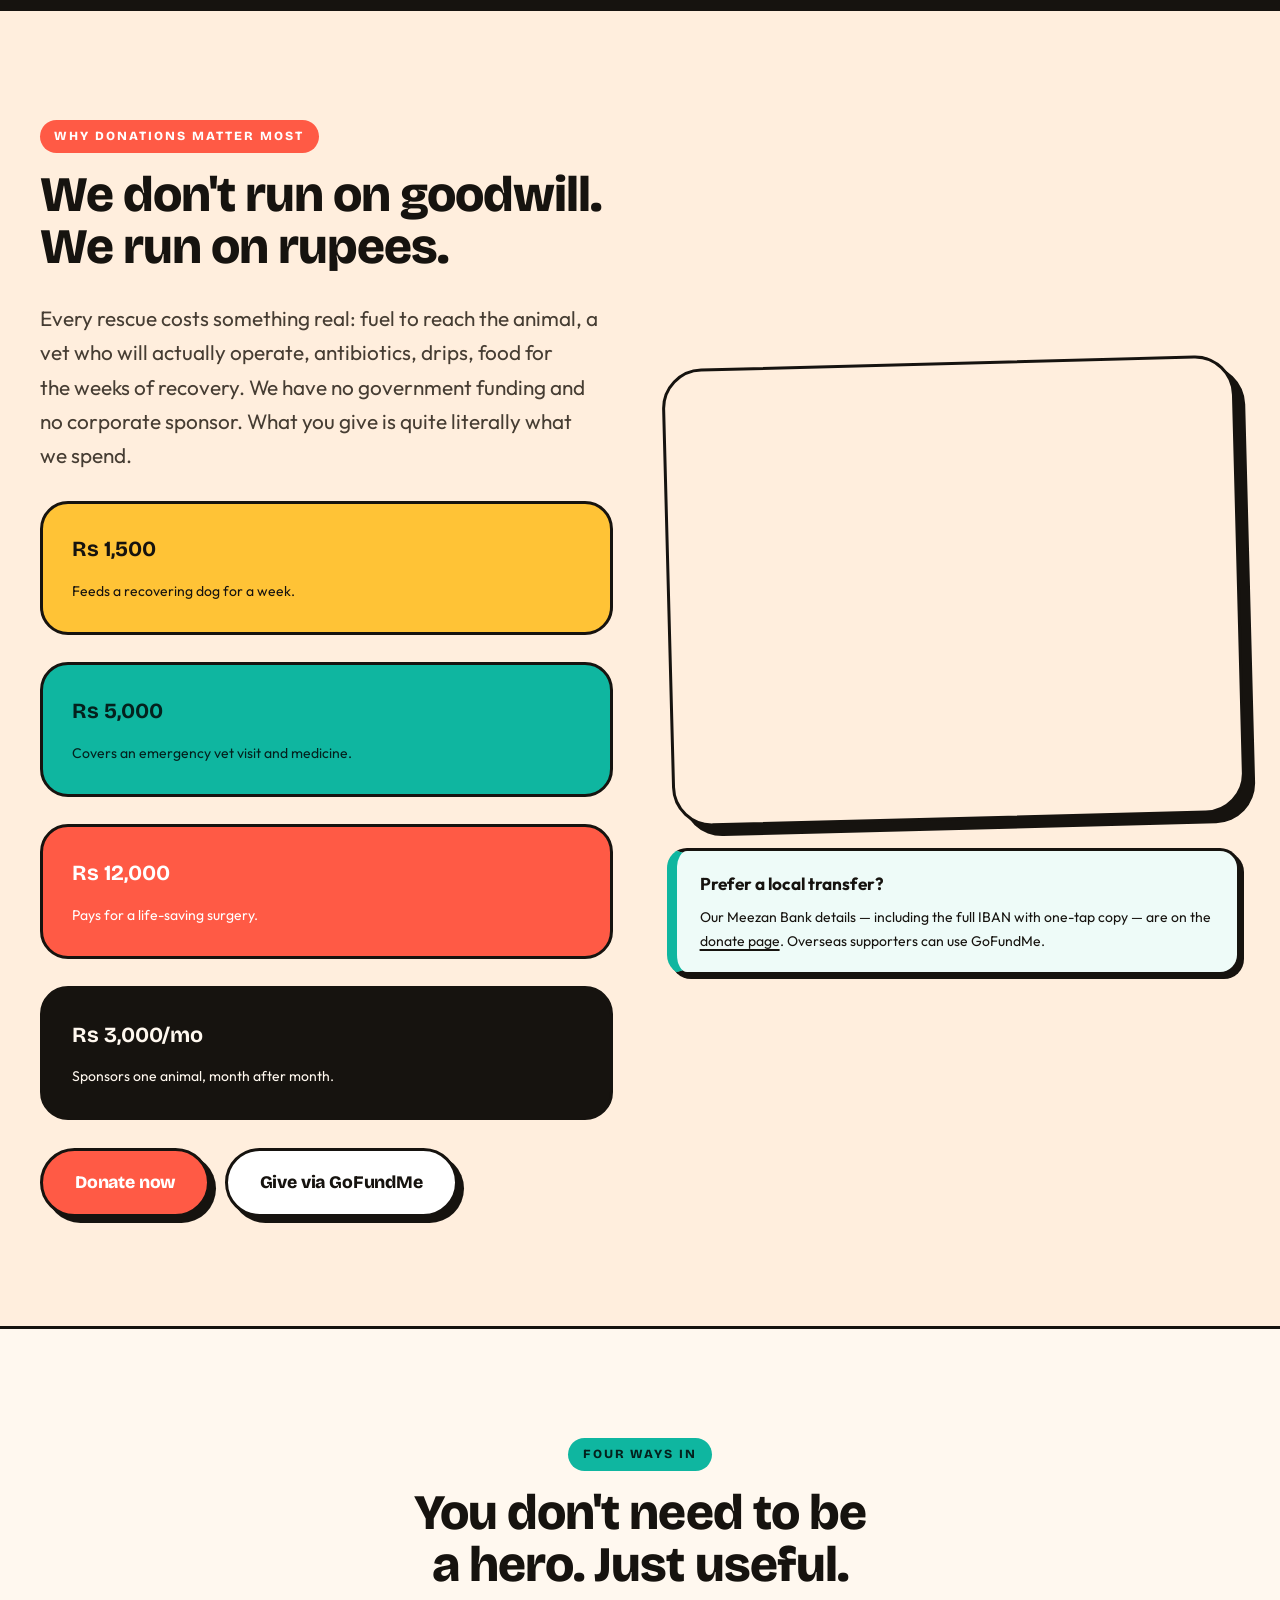
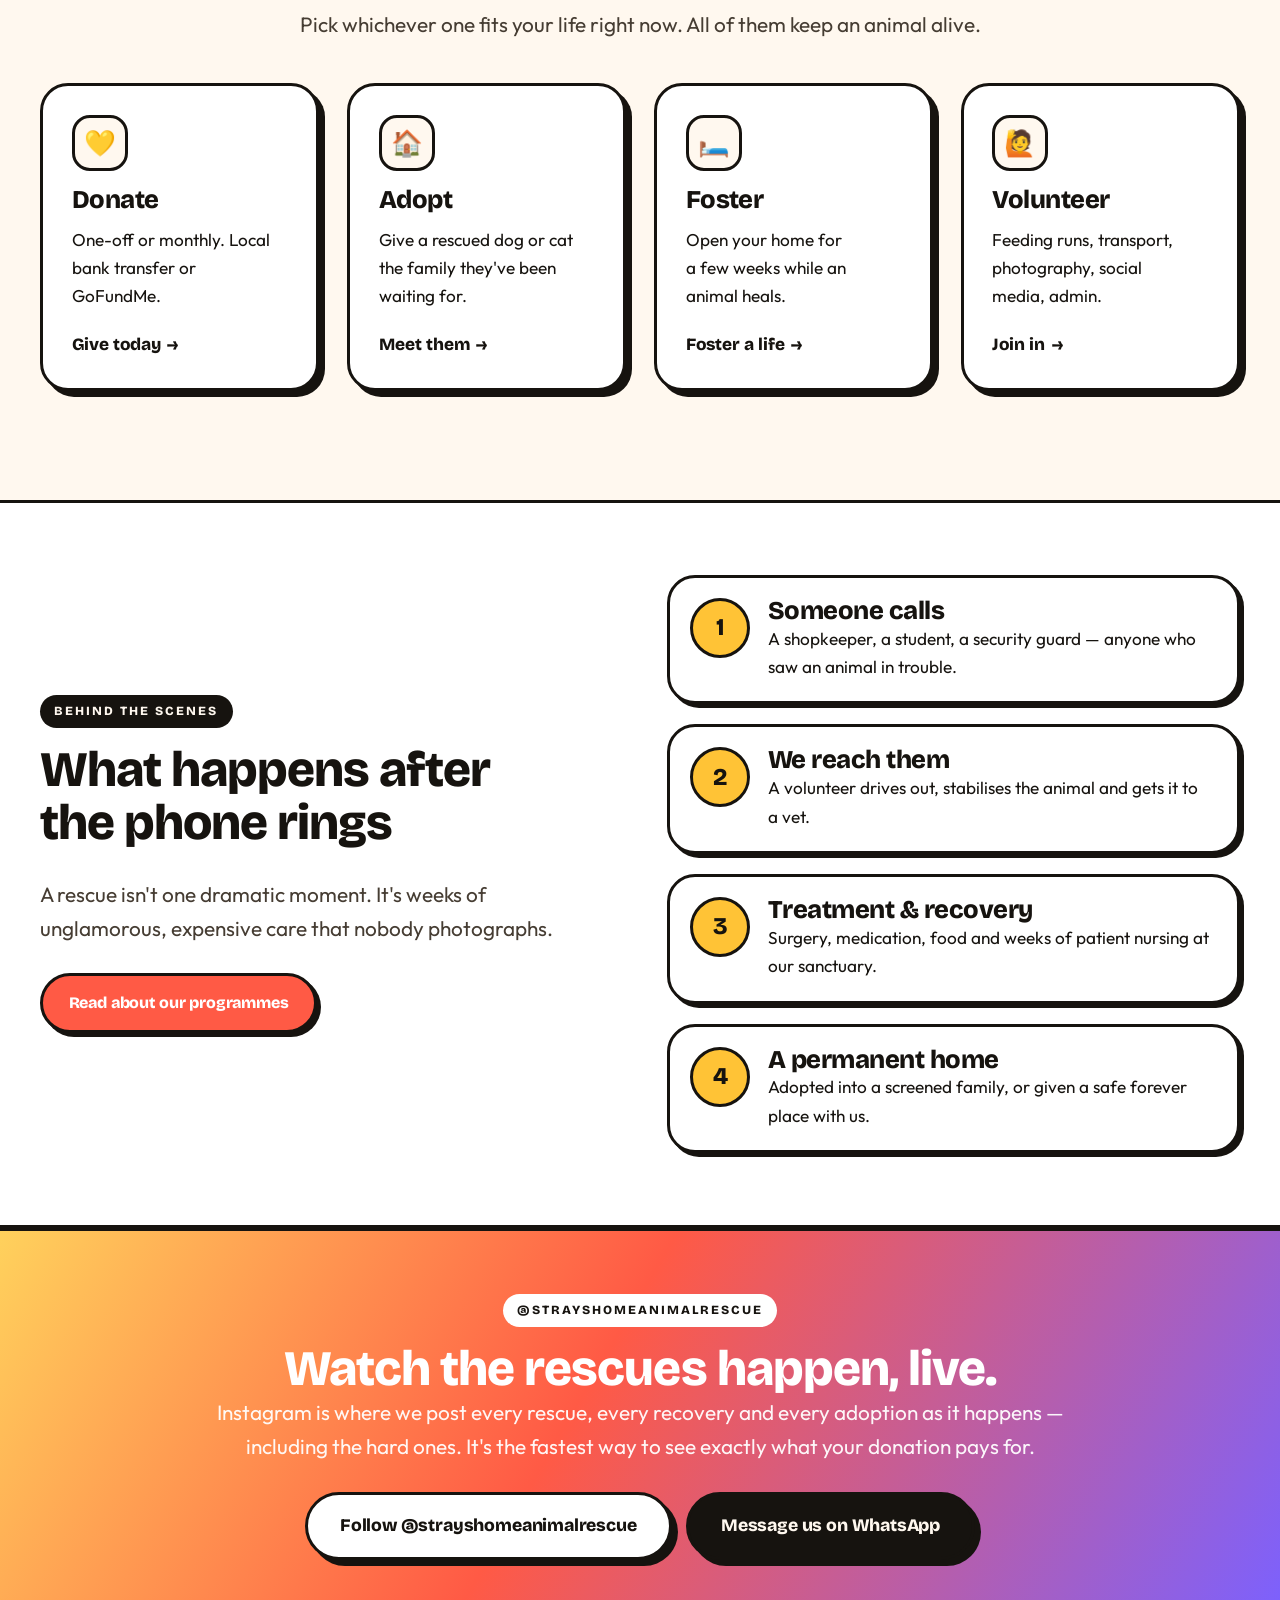
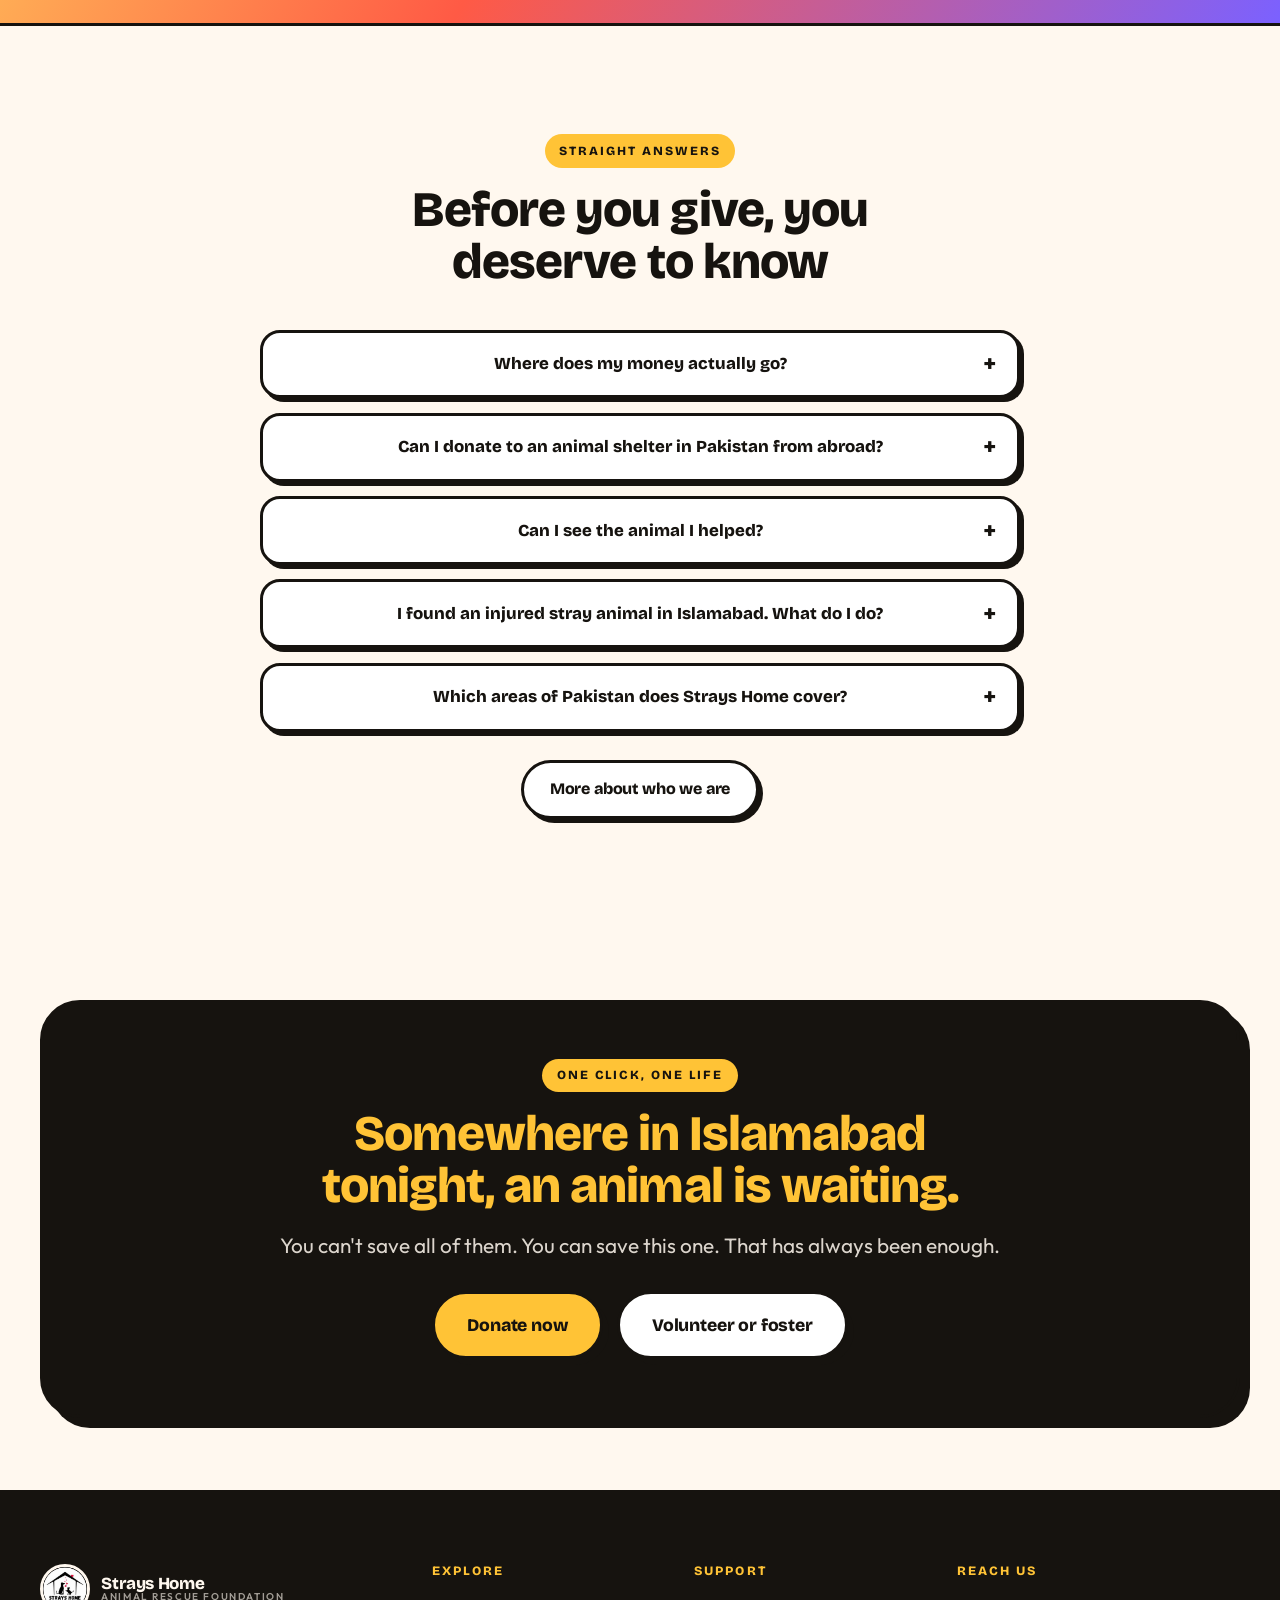
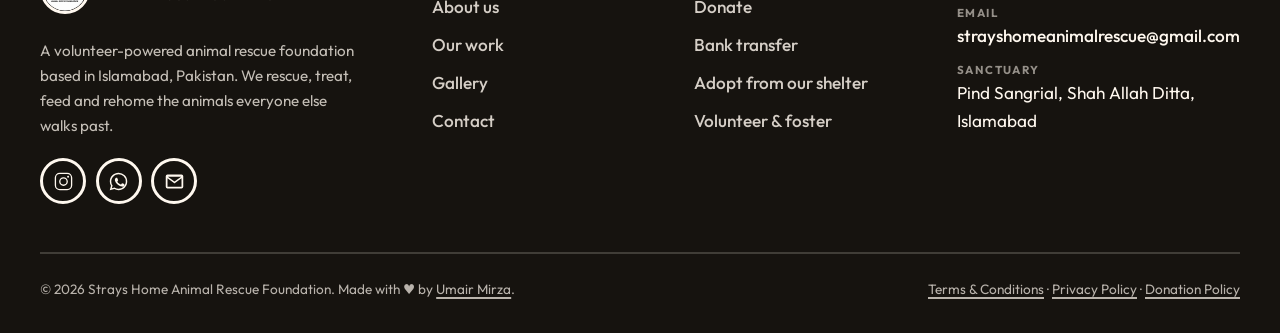
==== commit 30ad9bf6: "changed the phone number to a new one" ====
--- a/index.html
+++ b/index.html
@@ -52,7 +52,7 @@
       "description": "Strays Home Animal Rescue Foundation is a volunteer-run animal shelter in Islamabad, Pakistan. We care for injured, sick and abandoned street dogs and cats, provide treatment, daily care and safe homes.",
       "slogan": "Care, heal, rehome.",
       "email": "strayshomeanimalrescue@gmail.com",
-      "telephone": "+92-311-5395616",
+      "telephone": "+92-340-1534915",
       "priceRange": "Free",
       "currenciesAccepted": "PKR",
       "foundingLocation": {
@@ -95,7 +95,7 @@
         {
           "@type": "ContactPoint",
           "contactType": "Animal support",
-          "telephone": "+92-311-5395616",
+          "telephone": "+92-340-1534915",
           "email": "strayshomeanimalrescue@gmail.com",
           "availableLanguage": ["English", "Urdu"],
           "areaServed": "PK"
@@ -469,7 +469,7 @@
       </p>
       <div class="btn-row mt-3" style="justify-content:center">
         <a class="btn btn--lg btn--paper" href="https://www.instagram.com/strayshomeanimalrescue" target="_blank" rel="noopener">Follow @strayshomeanimalrescue</a>
-        <a class="btn btn--lg btn--ink" href="https://wa.me/923115395616" target="_blank" rel="noopener">Message us on WhatsApp</a>
+        <a class="btn btn--lg btn--ink" href="https://wa.me/923401534915" target="_blank" rel="noopener">Message us on WhatsApp</a>
       </div>
     </div>
   </section>
@@ -545,7 +545,7 @@
           <a href="https://www.instagram.com/strayshomeanimalrescue" target="_blank" rel="noopener" aria-label="Strays Home on Instagram">
             <svg viewBox="0 0 24 24" aria-hidden="true"><path d="M7.75 2h8.5A5.75 5.75 0 0 1 22 7.75v8.5A5.75 5.75 0 0 1 16.25 22h-8.5A5.75 5.75 0 0 1 2 16.25v-8.5A5.75 5.75 0 0 1 7.75 2Zm0 1.5A4.25 4.25 0 0 0 3.5 7.75v8.5a4.25 4.25 0 0 0 4.25 4.25h8.5a4.25 4.25 0 0 0 4.25-4.25v-8.5A4.25 4.25 0 0 0 16.25 3.5h-8.5ZM12 7a5 5 0 1 1 0 10 5 5 0 0 1 0-10Zm0 1.5a3.5 3.5 0 1 0 0 7 3.5 3.5 0 0 0 0-7Zm5.25-.88a1.12 1.12 0 1 1 0-2.25 1.12 1.12 0 0 1 0 2.25Z"/></svg>
           </a>
-          <a href="https://wa.me/923115395616" target="_blank" rel="noopener" aria-label="Message Strays Home on WhatsApp">
+          <a href="https://wa.me/923401534915" target="_blank" rel="noopener" aria-label="Message Strays Home on WhatsApp">
             <svg viewBox="0 0 24 24" aria-hidden="true"><path d="M12.04 2c-5.5 0-9.96 4.46-9.96 9.96 0 1.76.46 3.48 1.34 5L2 22l5.2-1.36a9.9 9.9 0 0 0 4.84 1.24c5.5 0 9.96-4.46 9.96-9.96 0-2.66-1.04-5.16-2.92-7.04A9.88 9.88 0 0 0 12.04 2Zm0 1.68c2.22 0 4.3.86 5.87 2.43a8.25 8.25 0 0 1 2.43 5.87c0 4.57-3.72 8.28-8.3 8.28a8.28 8.28 0 0 1-4.22-1.16l-.3-.18-3.13.82.84-3.05-.2-.31a8.24 8.24 0 0 1-1.27-4.4c0-4.57 3.72-8.3 8.28-8.3Zm-2.5 4.1c-.18 0-.47.07-.72.34-.25.27-.95.93-.95 2.26 0 1.33.97 2.62 1.11 2.8.14.18 1.9 2.9 4.62 3.97 2.26.89 2.72.71 3.21.67.49-.05 1.58-.65 1.8-1.27.22-.63.22-1.16.16-1.27-.07-.11-.25-.18-.52-.31-.27-.14-1.58-.78-1.83-.87-.24-.09-.42-.13-.6.14-.18.27-.68.87-.84 1.05-.15.18-.31.2-.58.07-.27-.14-1.13-.42-2.15-1.33-.8-.71-1.33-1.58-1.49-1.85-.16-.27-.02-.42.12-.55.12-.12.27-.31.4-.47.14-.16.18-.27.27-.45.09-.18.05-.34-.02-.47-.07-.14-.6-1.45-.82-1.98-.22-.52-.44-.45-.6-.46h-.51Z"/></svg>
           </a>
           <a href="mailto:strayshomeanimalrescue@gmail.com" aria-label="Email Strays Home">
--- a/assets/css/styles.css
+++ b/assets/css/styles.css
@@ -404,6 +404,7 @@
     "actions art";
   gap: clamp(2rem, 4vw, 4rem);
   align-items: start;
+  margin-top: 20px;
 }
 .hero__intro { grid-area: intro; }
 .hero__lede { grid-area: lede; }
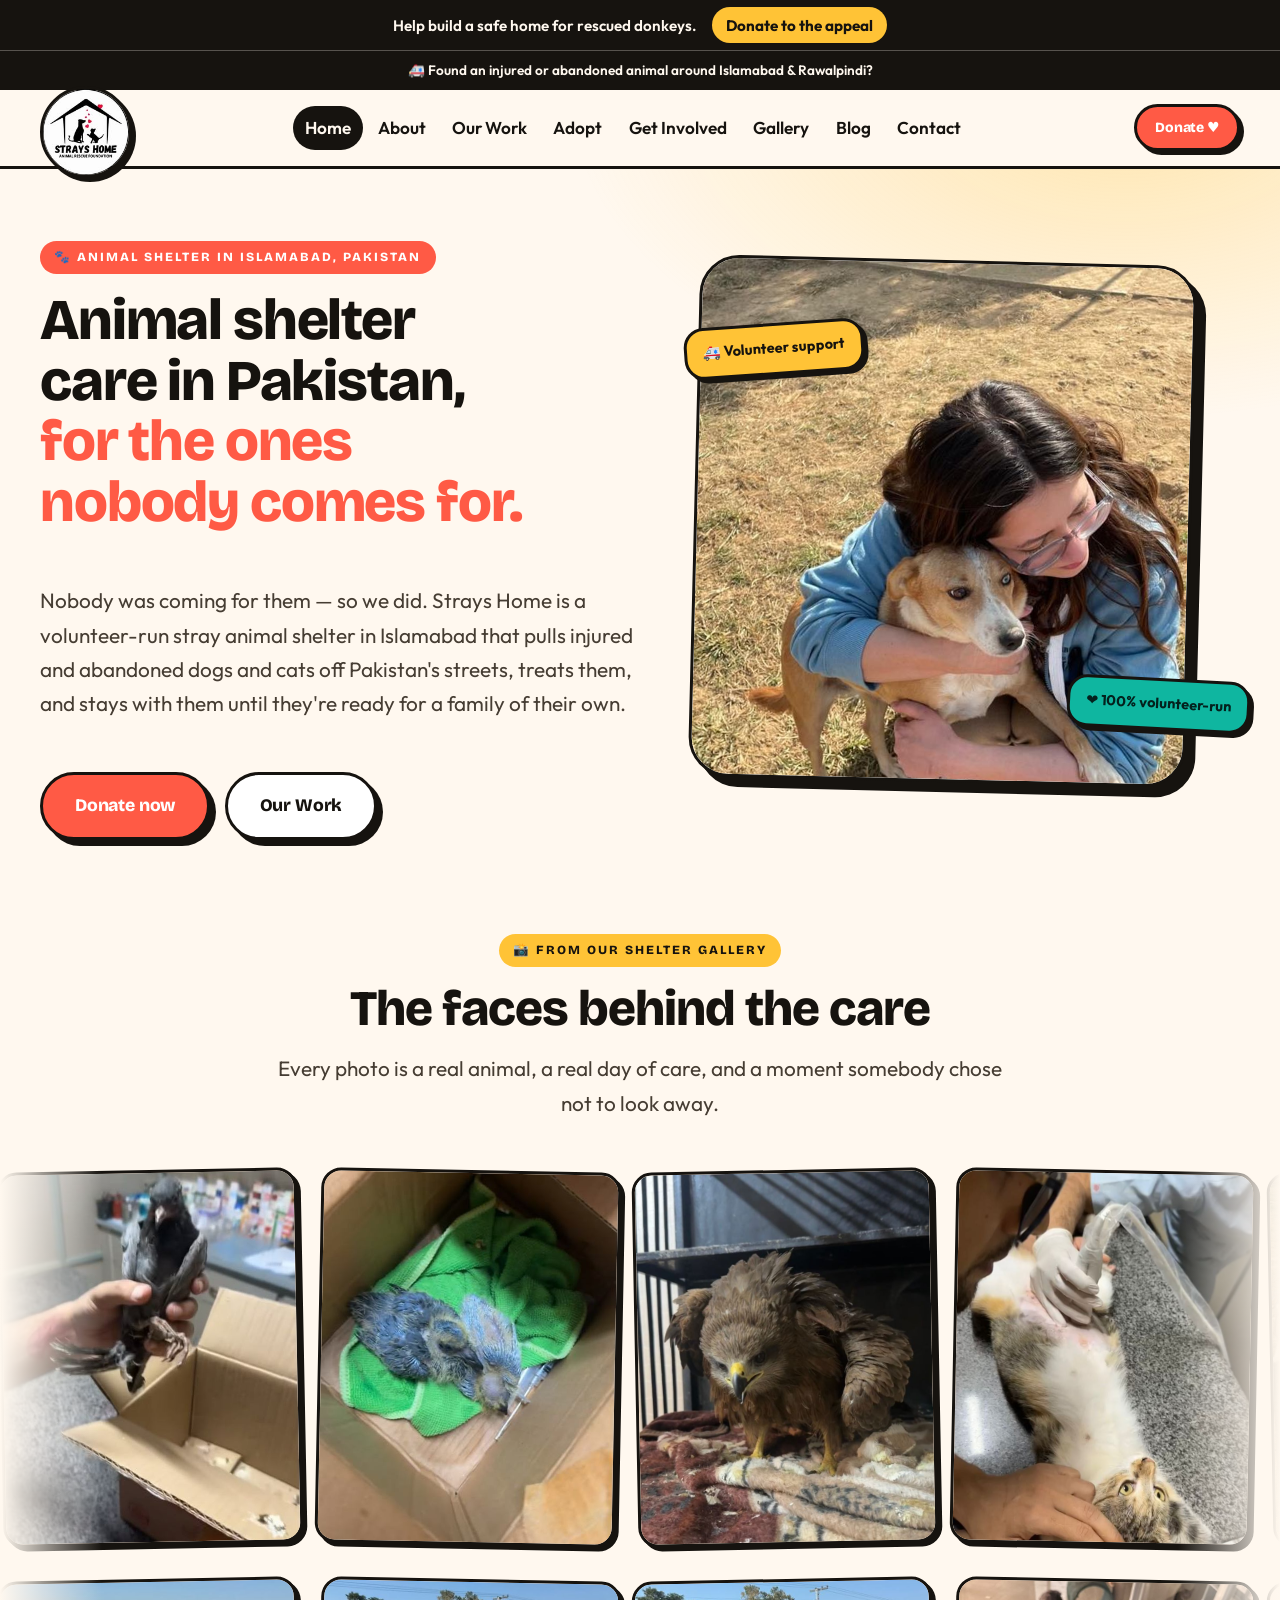
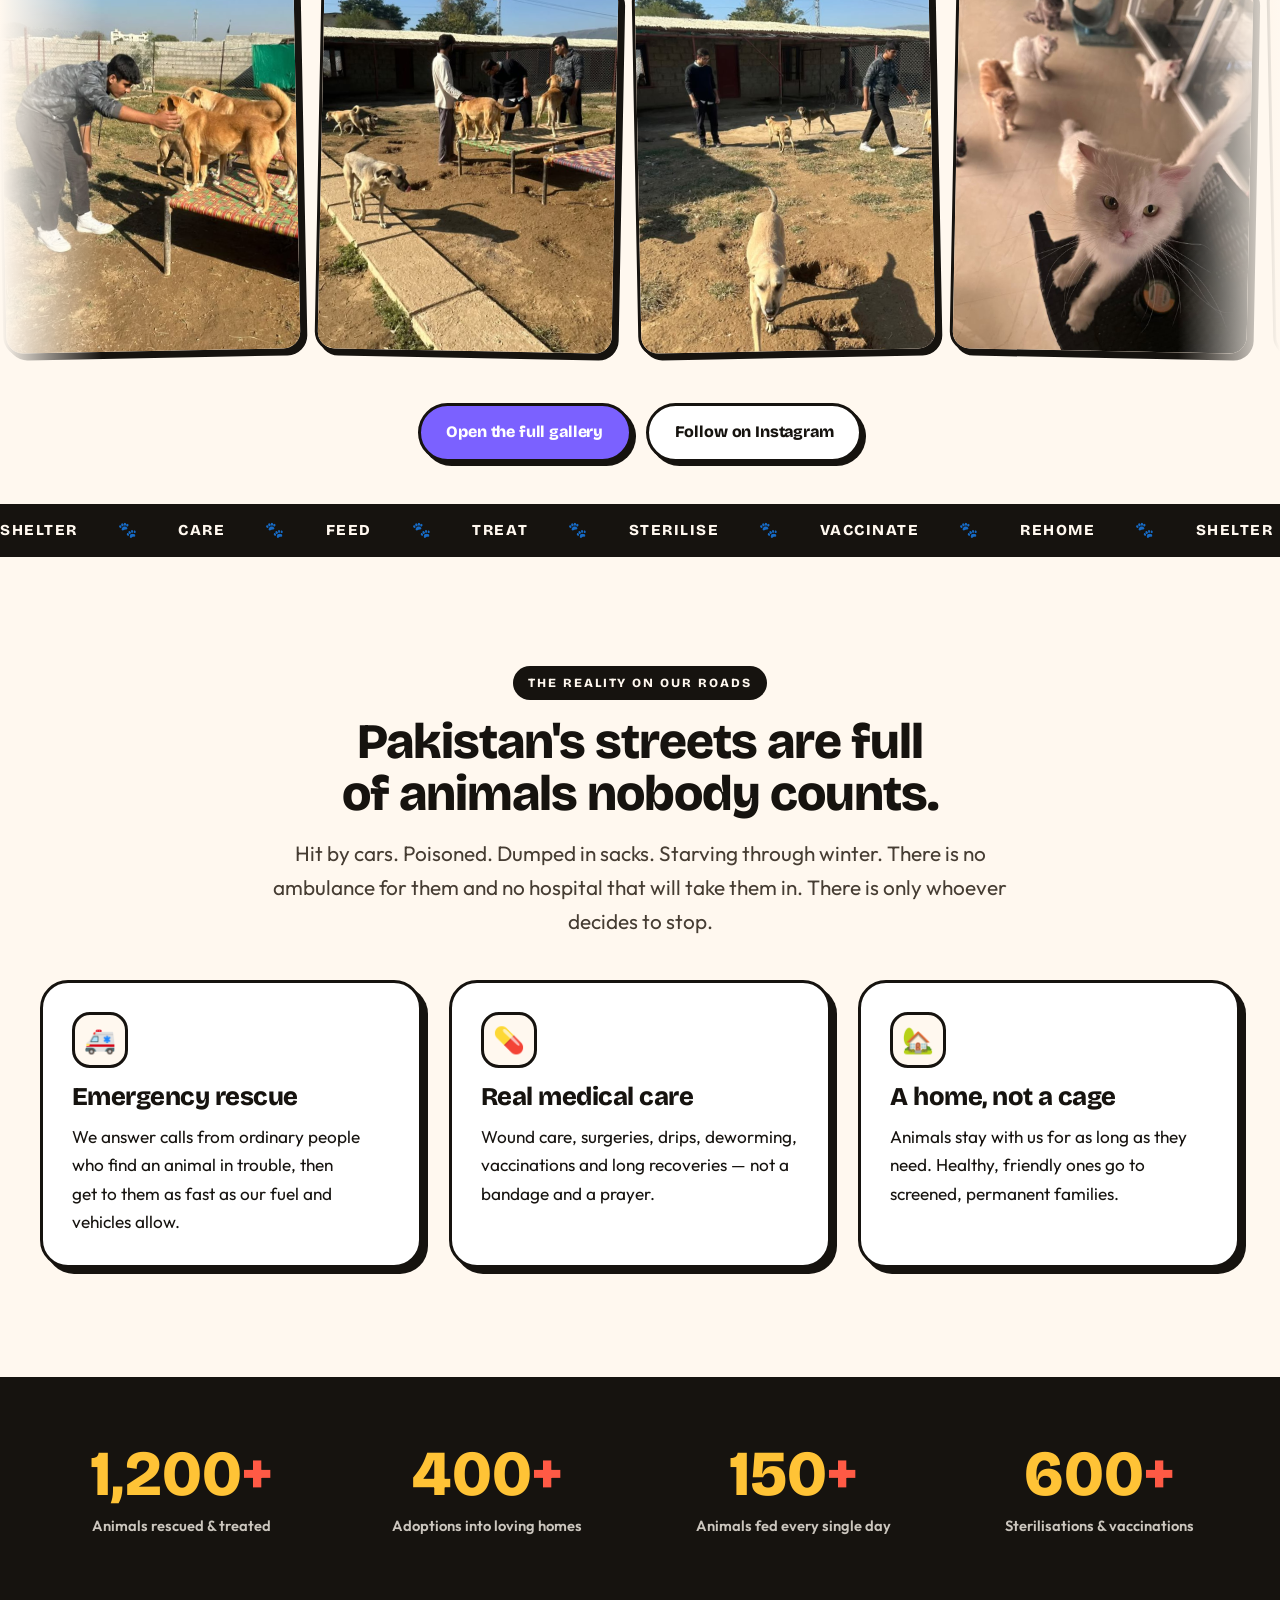
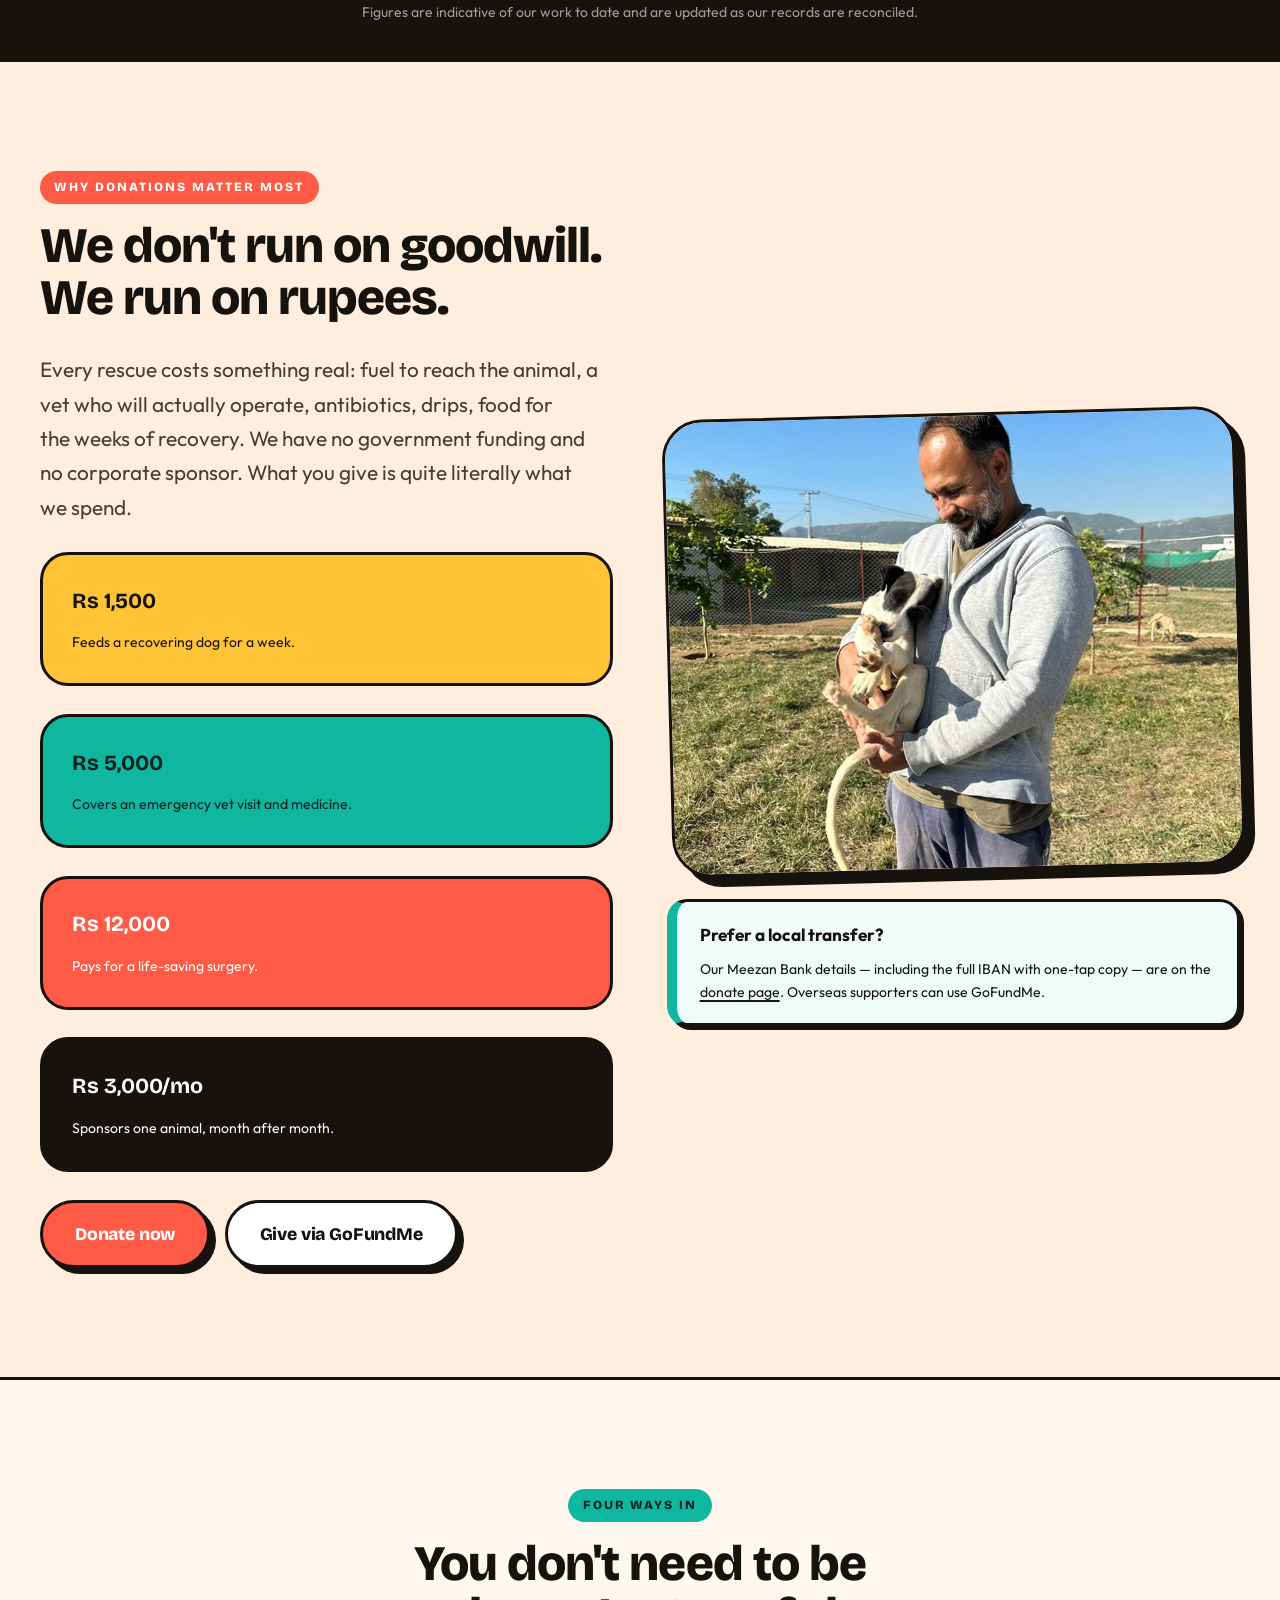
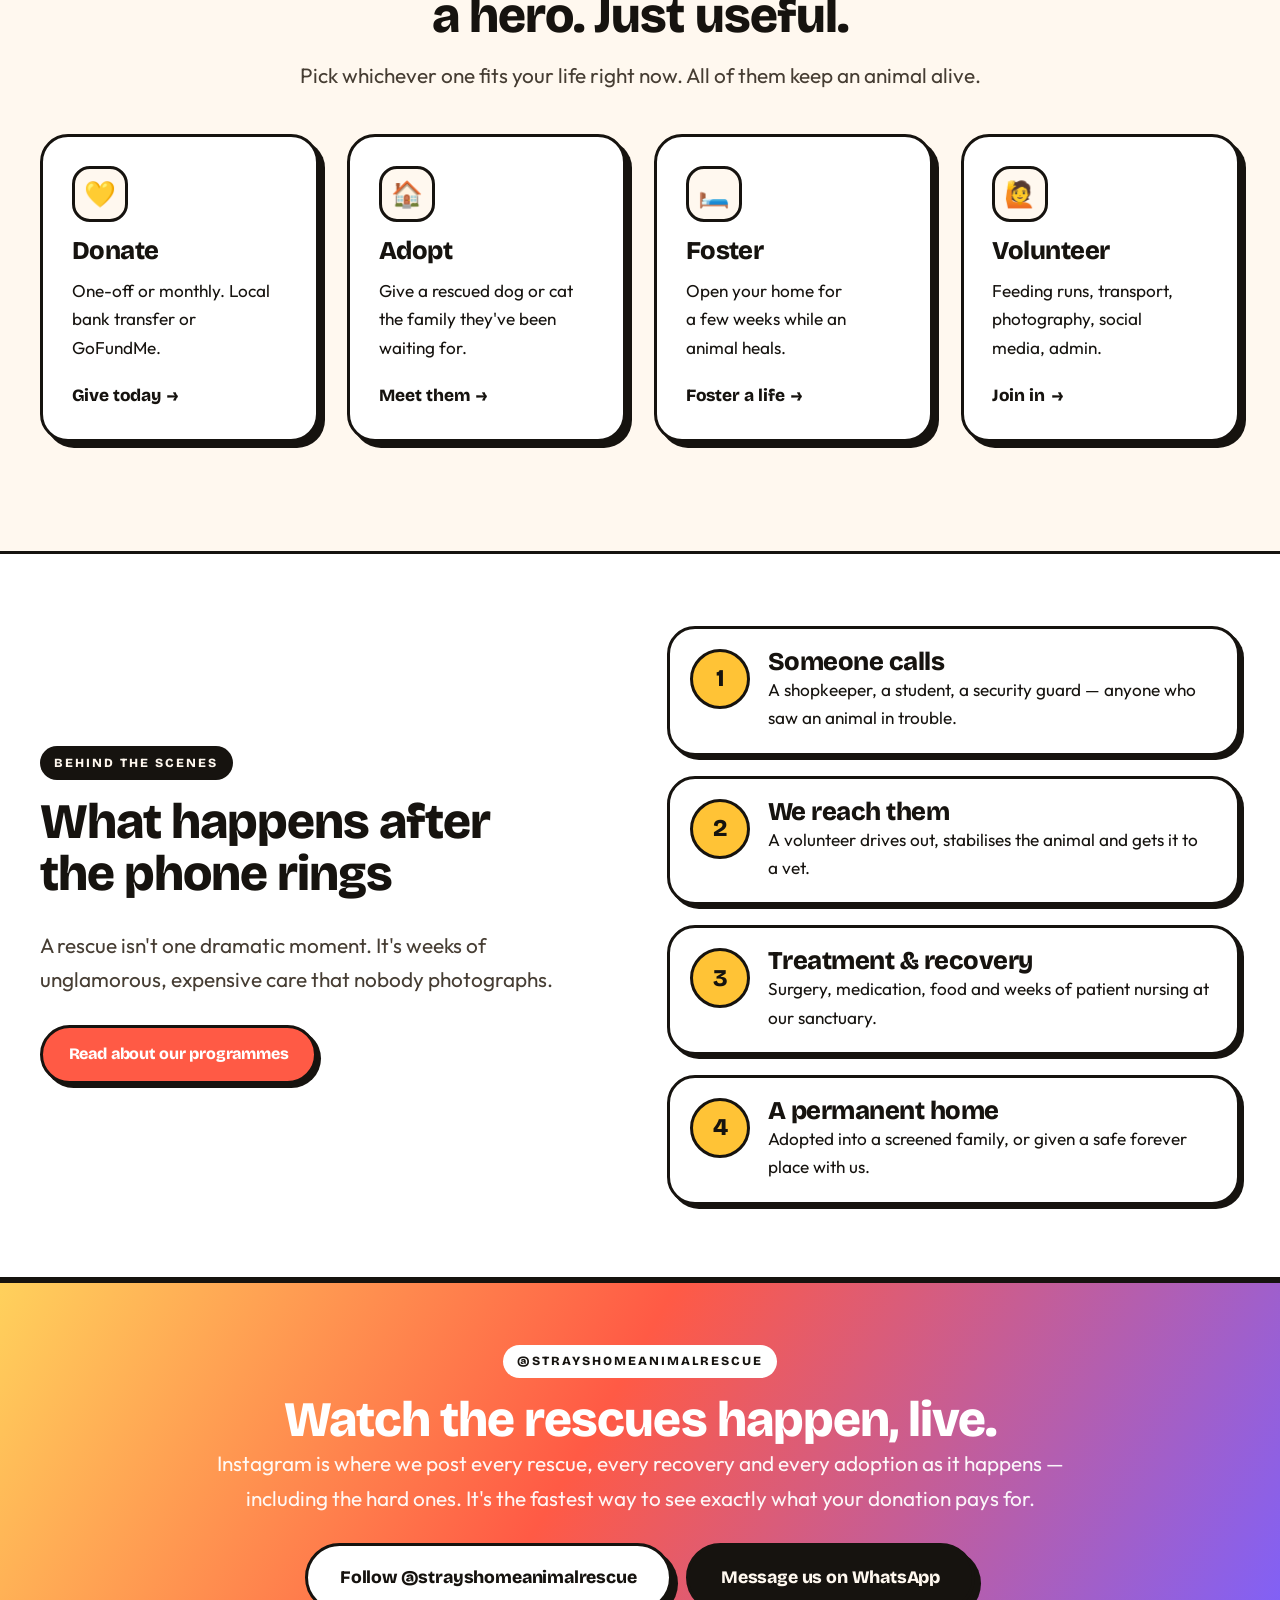
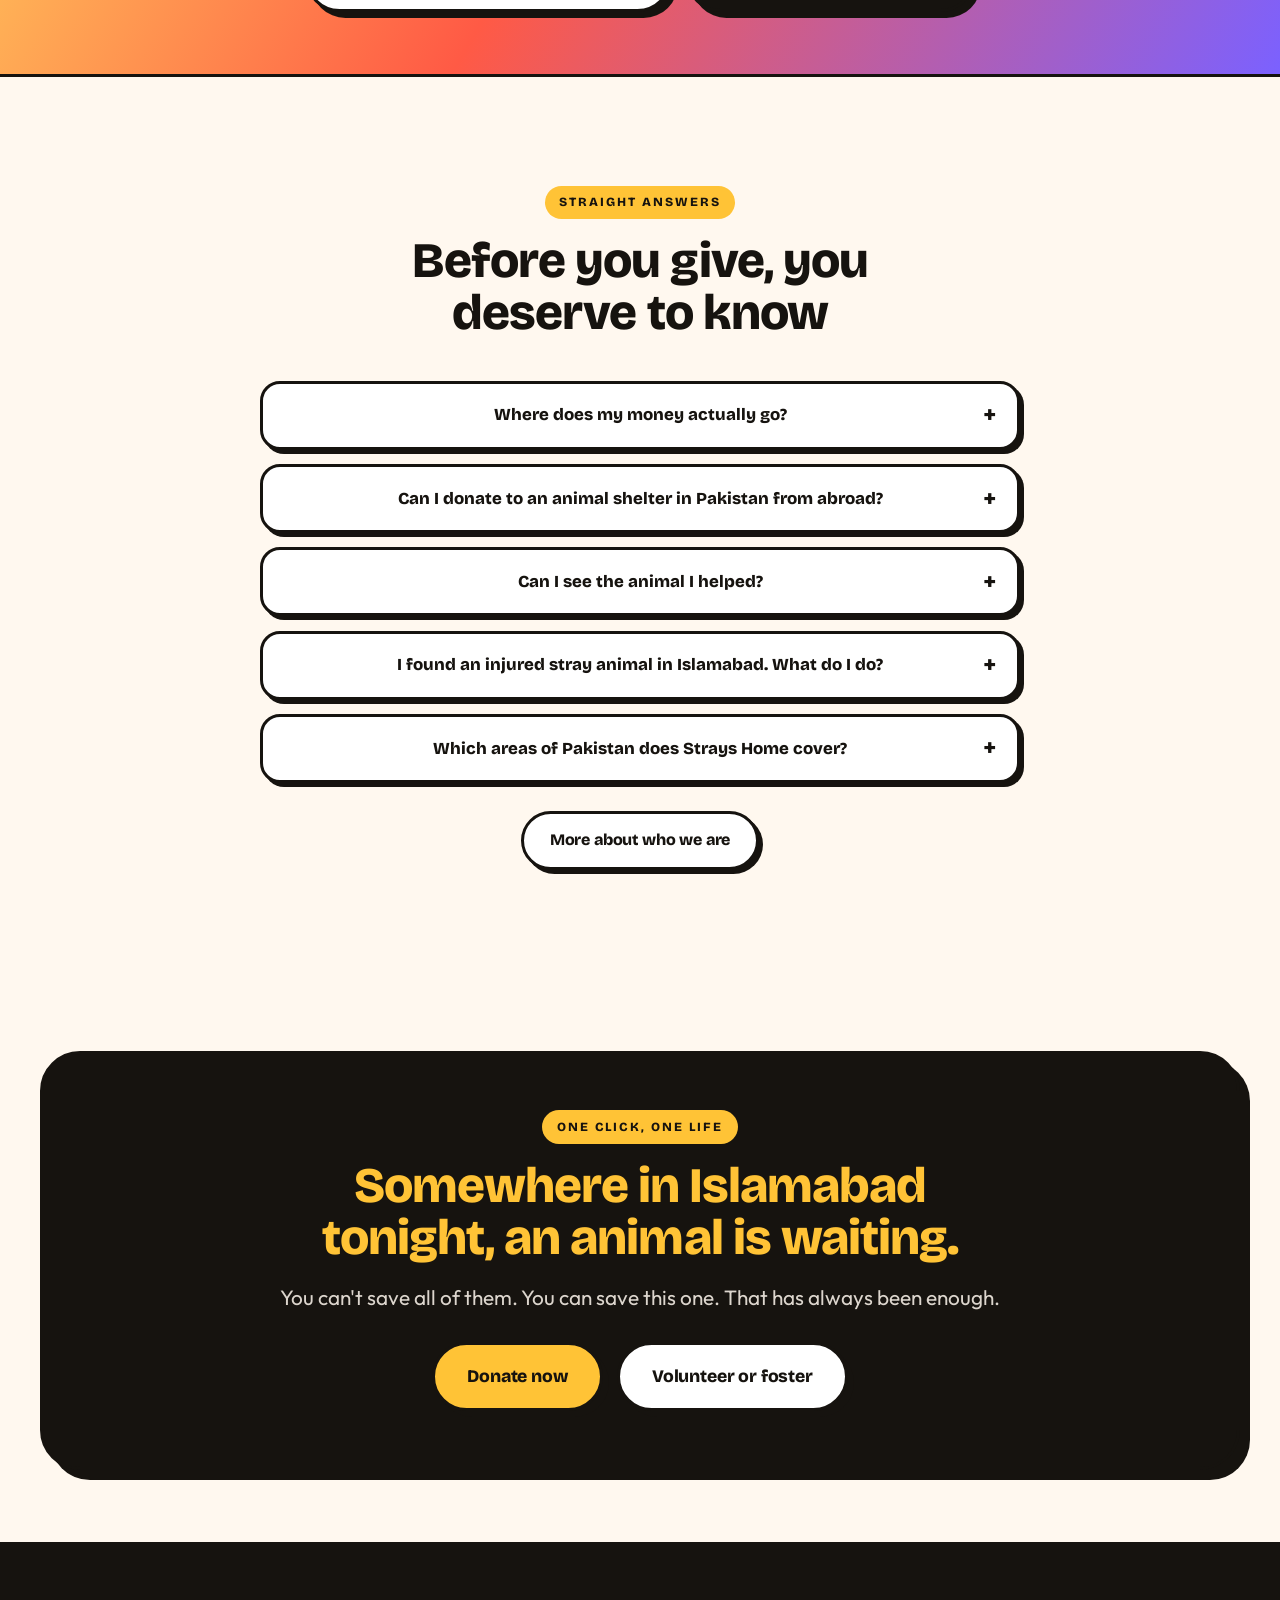
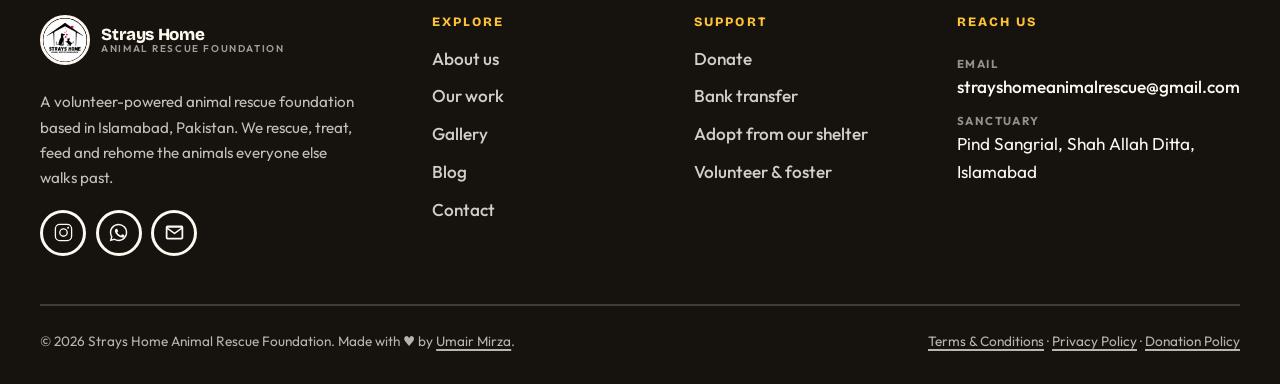
==== commit 831b4303: "Add donkey rescue story and donation appeal" ====
--- a/index.html
+++ b/index.html
@@ -181,6 +181,13 @@
 <body>
 <a class="skip-link" href="#main">Skip to content</a>
 
+<div class="rescue-appeal">
+  <div class="wrap rescue-appeal__inner">
+    <p>Help build a safe home for rescued donkeys.</p>
+    <a class="rescue-appeal__link" href="donate.html#donkey-rescue">Donate to the appeal</a>
+  </div>
+</div>
+
 <div class="topbar">
   <div class="wrap topbar__inner">
     <span>🚑 Found an injured or abandoned animal around Islamabad &amp; Rawalpindi?</span>
@@ -205,6 +212,7 @@
       <a href="adopt.html">Adopt</a>
       <a href="get-involved.html">Get Involved</a>
       <a href="gallery.html">Gallery</a>
+      <a href="stories/">Blog</a>
       <a href="contact.html">Contact</a>
       <a class="btn btn--sm nav__cta" href="donate.html">Donate ♥</a>
     </nav>
@@ -561,6 +569,7 @@
           <li><a href="about.html">About us</a></li>
           <li><a href="our-work.html">Our work</a></li>
           <li><a href="gallery.html">Gallery</a></li>
+          <li><a href="stories/">Blog</a></li>
           <li><a href="contact.html">Contact</a></li>
         </ul>
       </div>
--- a/assets/css/styles.css
+++ b/assets/css/styles.css
@@ -235,6 +235,35 @@
   .topbar { display: none; }
 }
 
+.rescue-appeal {
+  background: var(--ink);
+  color: var(--cream);
+  border-bottom: 1px solid rgba(255, 248, 239, 0.28);
+}
+.rescue-appeal__inner {
+  display: flex;
+  flex-wrap: wrap;
+  align-items: center;
+  justify-content: center;
+  gap: 0.35rem 1rem;
+  padding-block: 0.45rem;
+  text-align: center;
+  font-size: 0.95rem;
+  font-weight: 600;
+}
+.rescue-appeal__link {
+  display: inline-flex;
+  align-items: center;
+  min-height: 36px;
+  padding-inline: 0.9rem;
+  border-radius: var(--r-pill);
+  background: var(--sun);
+  color: var(--ink);
+  font-weight: 700;
+  text-decoration: none;
+}
+.rescue-appeal__link:hover { background: var(--cream); text-decoration: underline; }
+
 .site-header {
   position: sticky;
   top: 0;
@@ -316,7 +345,8 @@
   transition: background 0.15s ease, color 0.15s ease;
 }
 .nav a:hover { background: var(--cream-2); }
-.nav a[aria-current="page"] {
+.nav a[aria-current="page"],
+.nav a[aria-current="location"] {
   background: var(--ink);
   color: var(--cream);
 }
@@ -930,6 +960,38 @@
 .crumbs a { text-decoration: none; }
 .crumbs a:hover { text-decoration: underline; }
 
+/* ---------- Blog ---------- */
+.story-list {
+  display: grid;
+  gap: 1.75rem;
+  grid-template-columns: repeat(auto-fit, minmax(min(100%, 320px), 1fr));
+}
+.story-preview { max-width: 660px; overflow: hidden; padding: 0; gap: 0; }
+.story-preview__photo { width: 100%; aspect-ratio: 16 / 9; object-fit: cover; object-position: center 37%; }
+.story-preview__body { padding: clamp(1rem, 3vw, 2rem); }
+.story-preview__body h2 { font-size: clamp(1.55rem, 3vw, 2.4rem); }
+.story-preview__body h2 a { text-decoration: none; }
+.story-preview__body h2 a:hover, .story-preview__body h2 a:focus-visible { text-decoration: underline; }
+
+.story__byline { font-weight: 600; color: var(--ink-2); }
+.story__photo {
+  display: block;
+  width: 100%;
+  border: var(--bd);
+  border-radius: var(--r-md);
+}
+.story__body { margin-top: clamp(2rem, 6vw, 3.5rem); }
+.story__photos {
+  display: grid;
+  gap: 0.85rem;
+  margin-block: 1.75rem;
+}
+.story__photos .story__photo { aspect-ratio: 3 / 2; object-fit: cover; }
+.story__donate .btn { color: var(--ink); }
+@media (min-width: 560px) {
+  .story__photos { grid-template-columns: repeat(2, minmax(0, 1fr)); }
+}
+
 /* ---------- Callout ---------- */
 .callout {
   border: var(--bd);
@@ -1158,6 +1220,6 @@
 
 /* ---------- Print ---------- */
 @media print {
-  .site-header, .site-footer, .donate-bar, .to-top, .marquee-block, .ticker { display: none !important; }
+  .rescue-appeal, .site-header, .site-footer, .donate-bar, .to-top, .marquee-block, .ticker { display: none !important; }
   body { background: #fff; }
 }
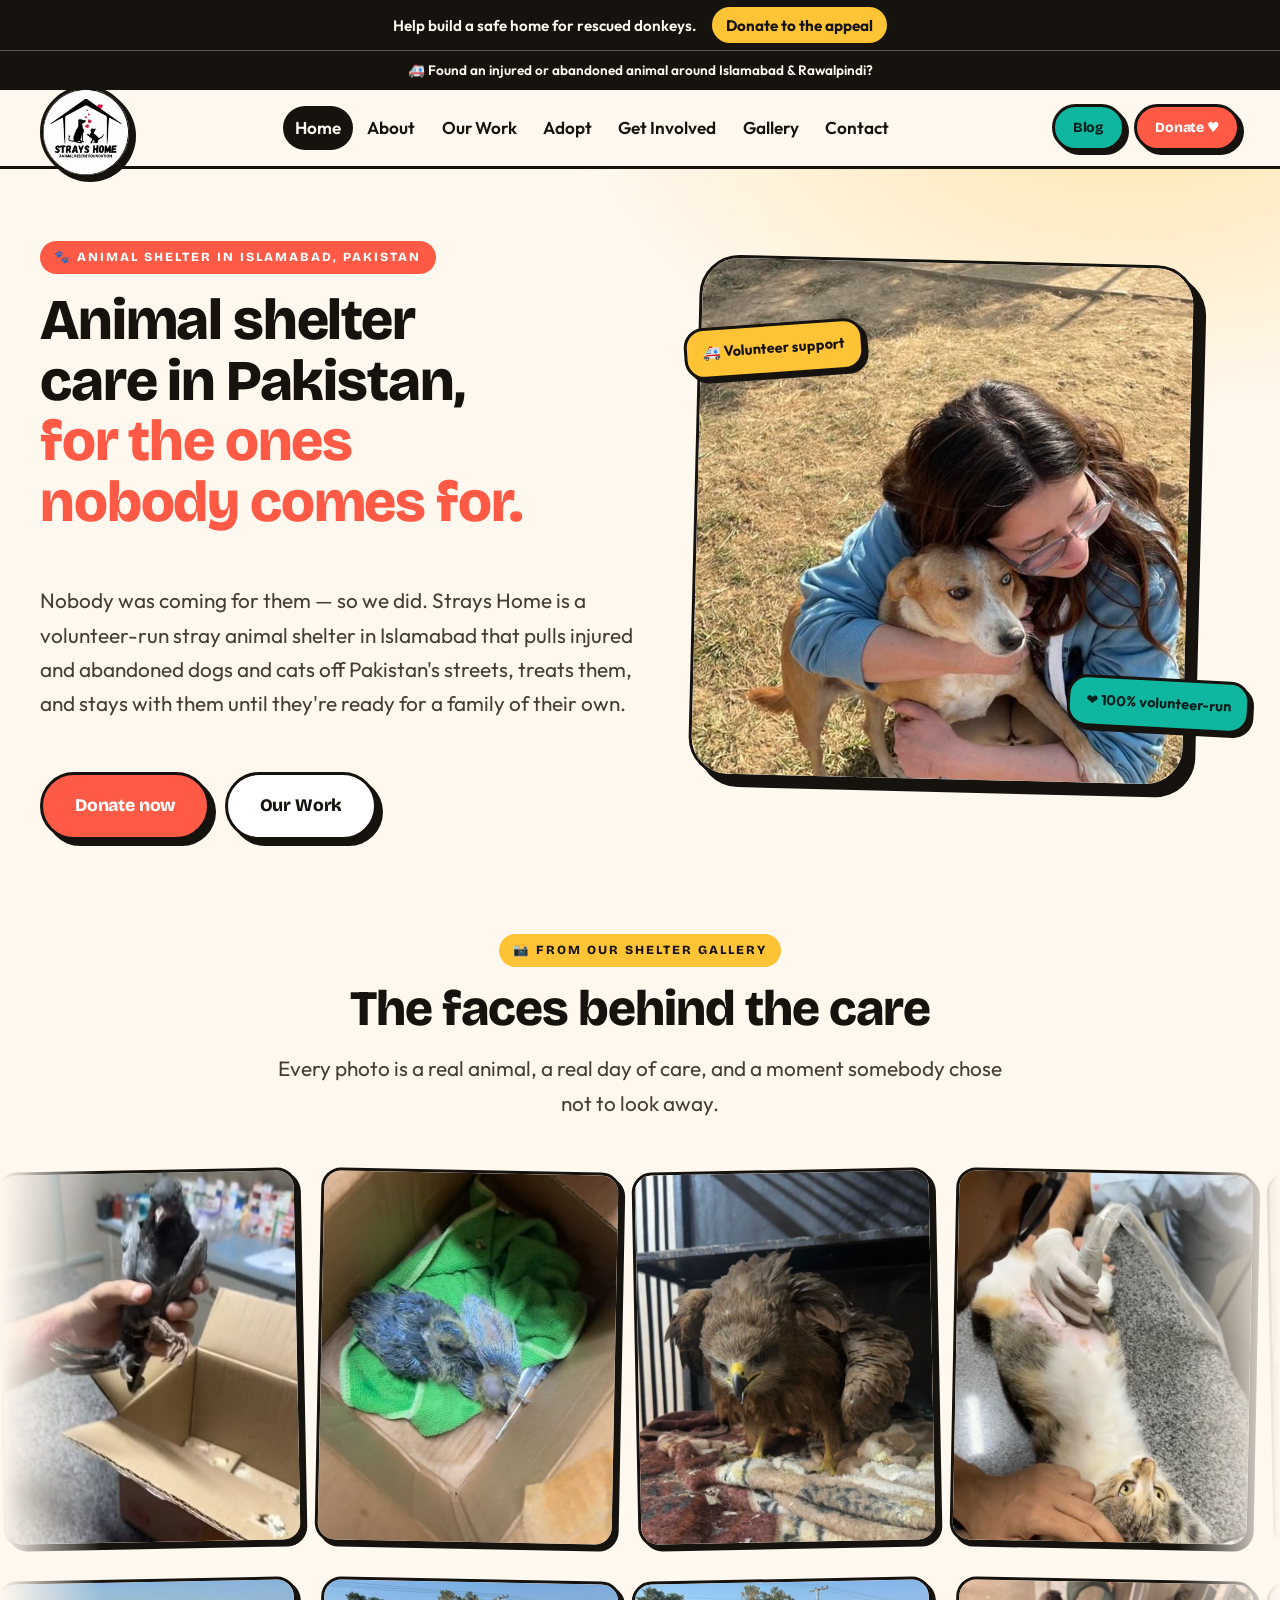
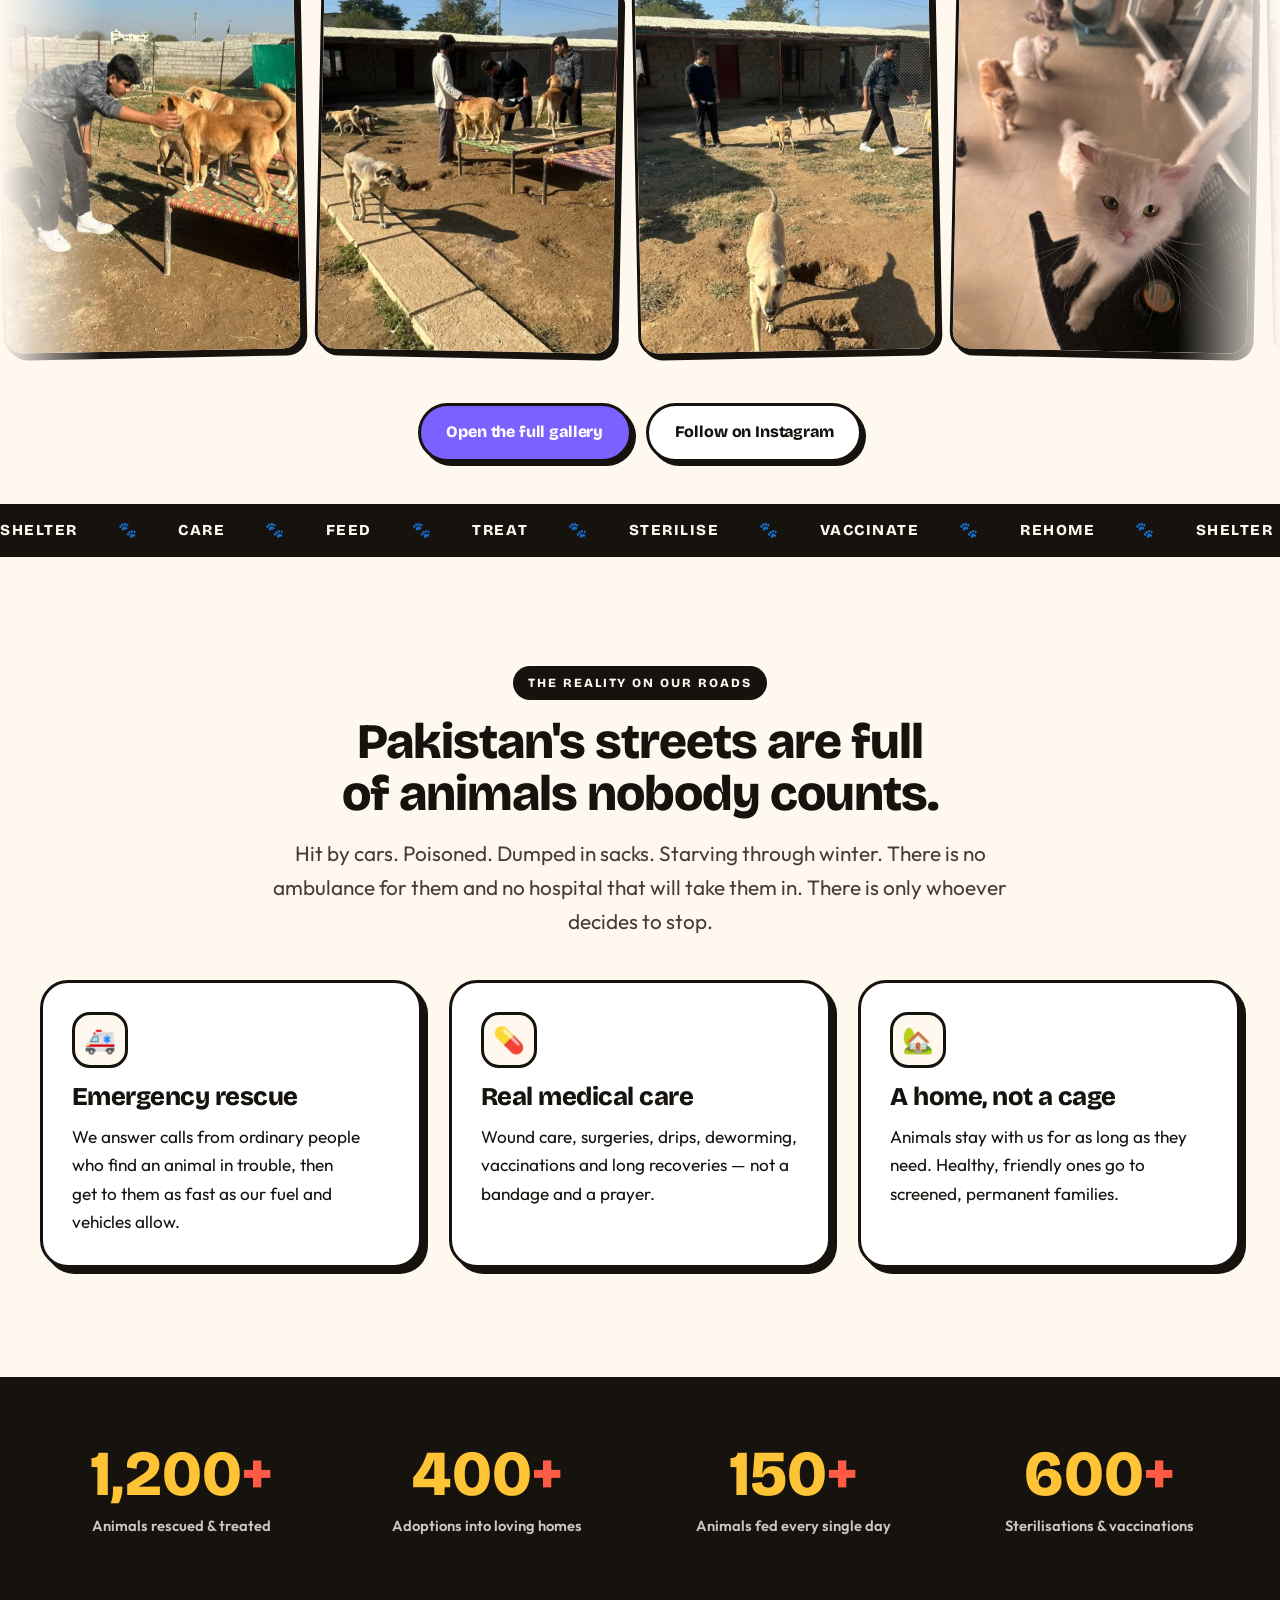
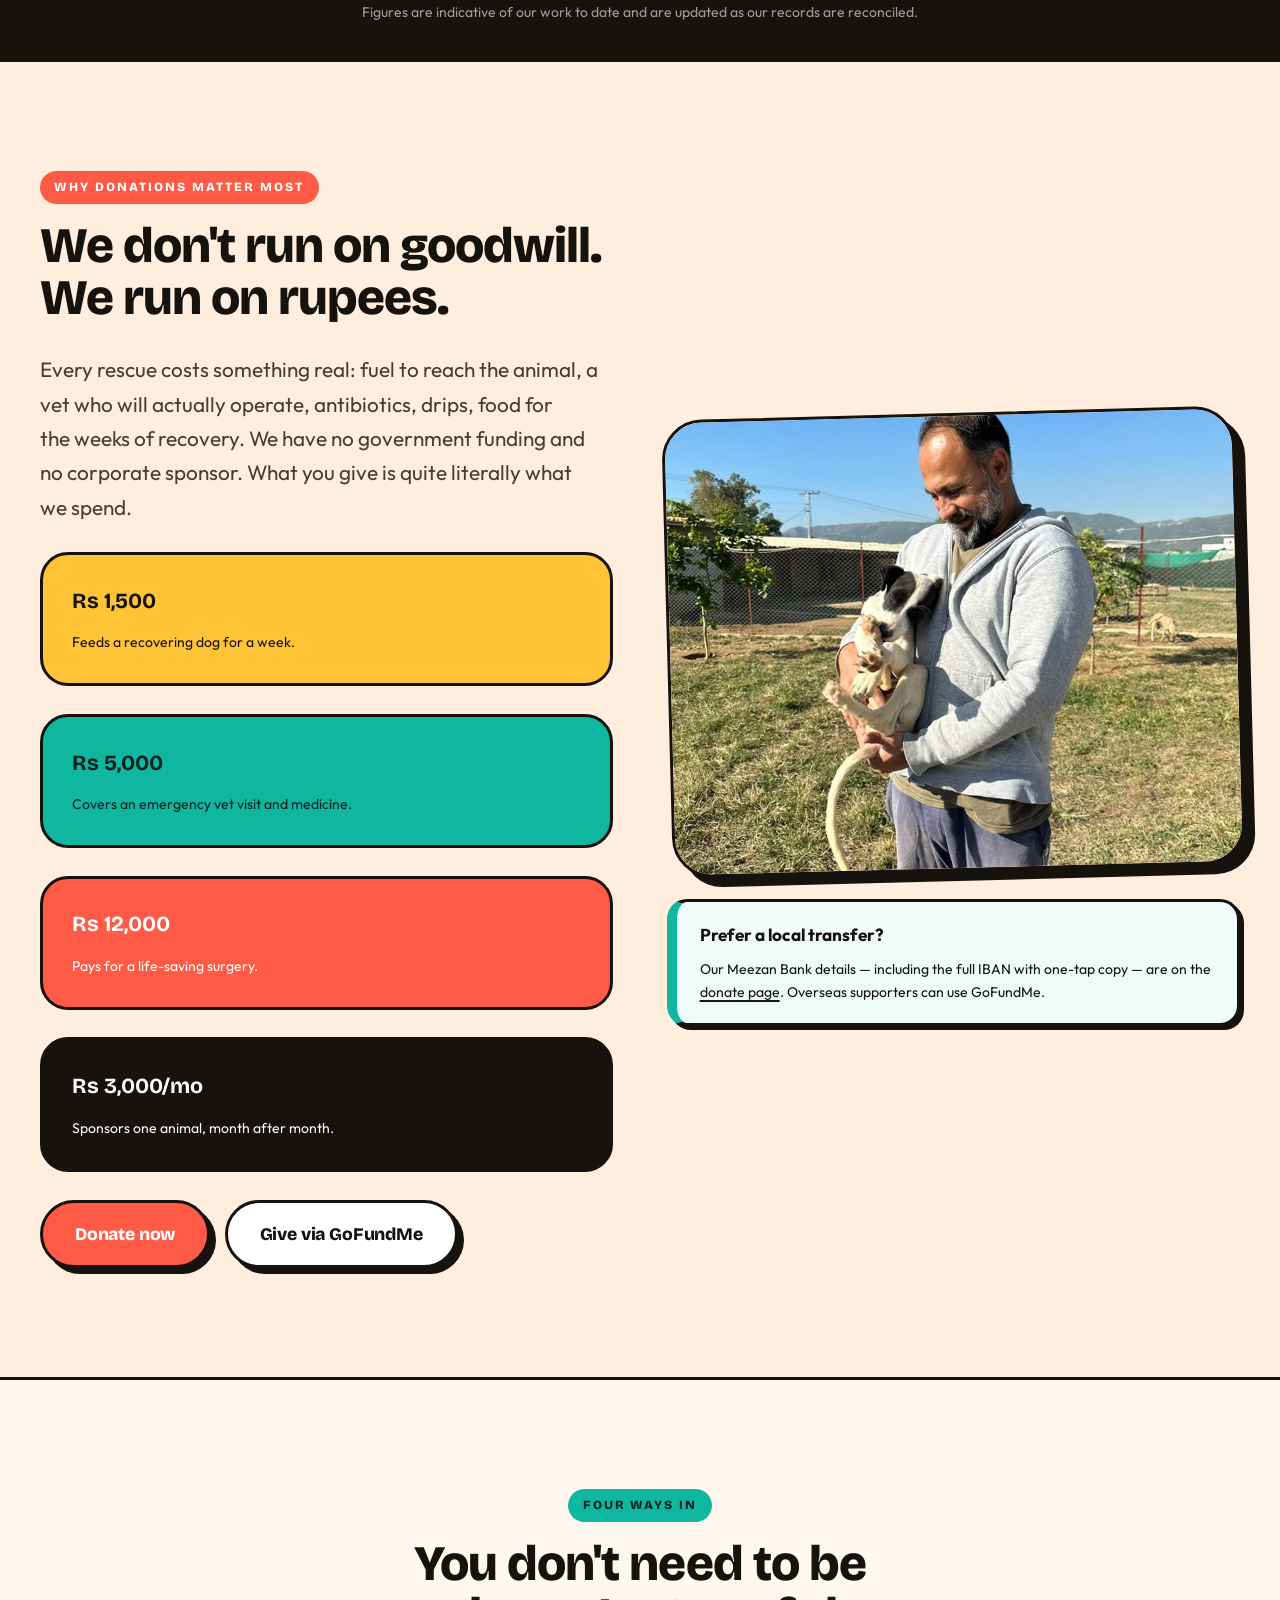
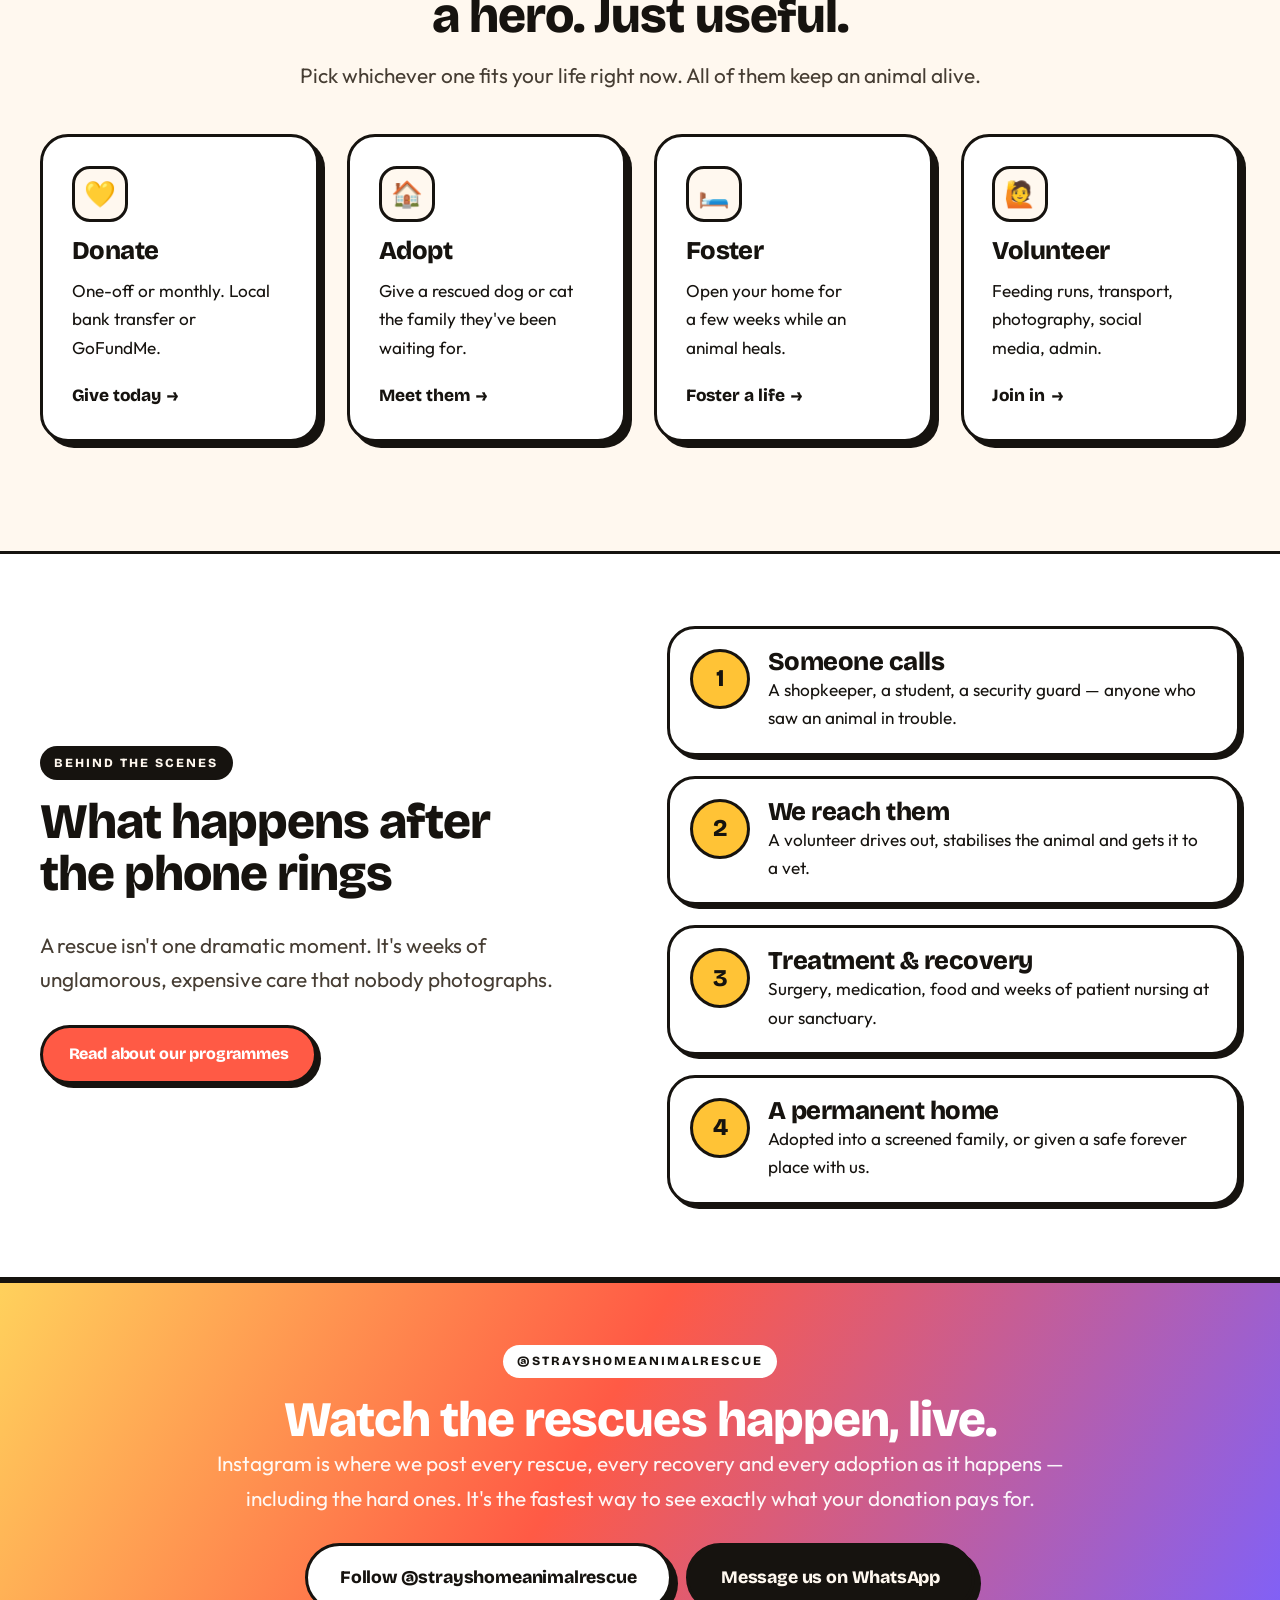
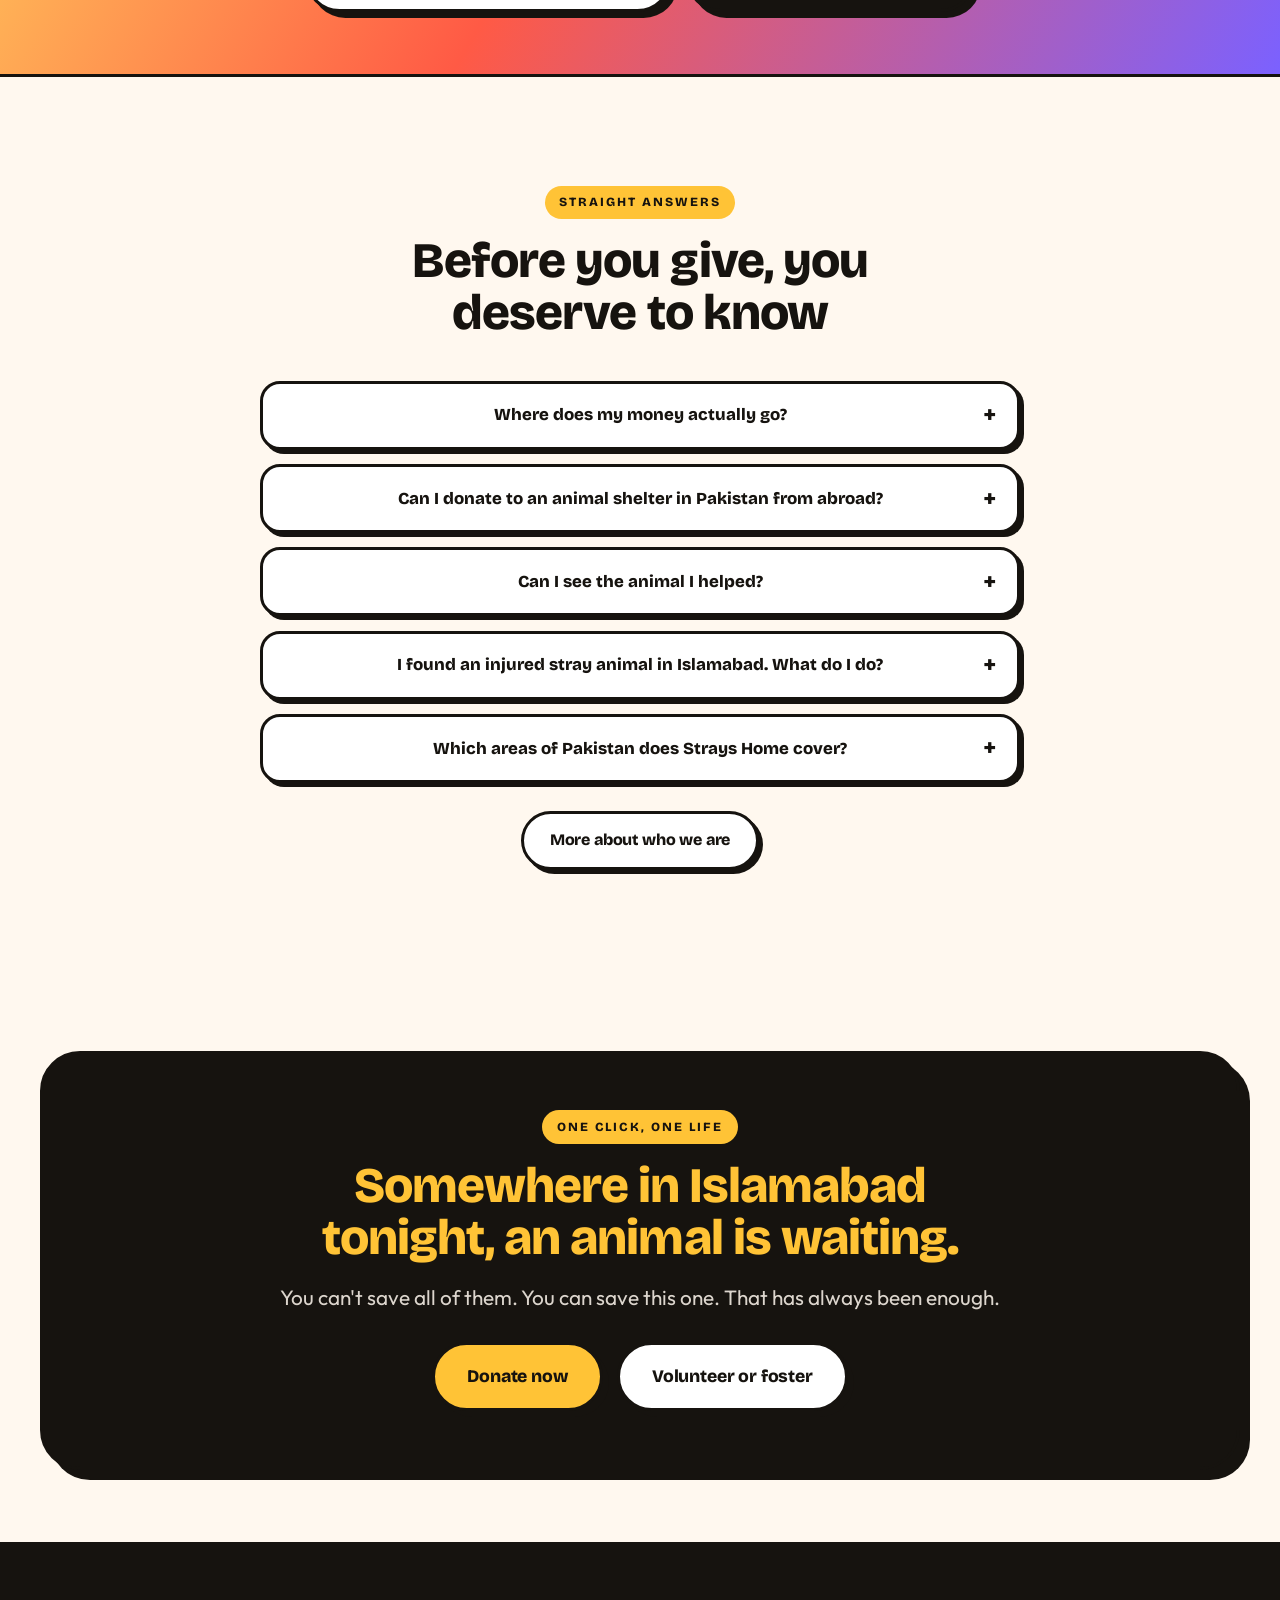
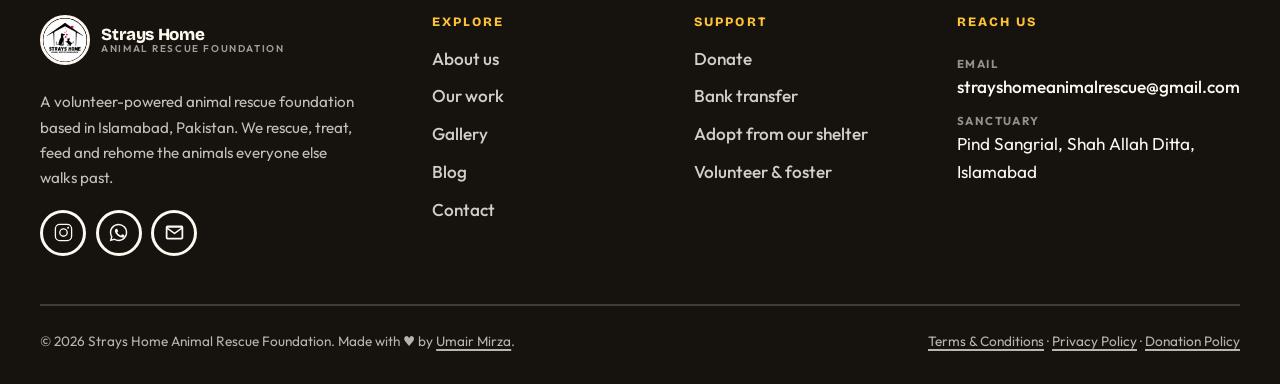
==== commit 12df4642: "Make Blog prominent in the site header" ====
--- a/index.html
+++ b/index.html
@@ -212,12 +212,12 @@
       <a href="adopt.html">Adopt</a>
       <a href="get-involved.html">Get Involved</a>
       <a href="gallery.html">Gallery</a>
-      <a href="stories/">Blog</a>
       <a href="contact.html">Contact</a>
       <a class="btn btn--sm nav__cta" href="donate.html">Donate ♥</a>
     </nav>
 
     <div class="header-cta">
+      <a class="btn btn--sm btn--teal header-blog" href="stories/">Blog</a>
       <a class="btn btn--sm" href="donate.html">Donate ♥</a>
       <button class="nav-toggle" type="button" aria-expanded="false" aria-controls="primary-nav" aria-label="Open menu">
         <span></span>
--- a/assets/css/styles.css
+++ b/assets/css/styles.css
@@ -354,6 +354,11 @@
 
 .header-cta { display: flex; align-items: center; gap: 0.6rem; }
 
+.header-blog[aria-current] {
+  --btn-bg: var(--ink);
+  --btn-fg: var(--cream);
+}
+
 .nav-toggle {
   display: none;
   width: 48px; height: 48px;
@@ -390,7 +395,7 @@
 
 @media (max-width: 1080px) {
   .nav-toggle { display: grid; }
-  .header-cta .btn { display: none; }
+  .header-cta .btn:not(.header-blog) { display: none; }
   .nav {
     position: absolute;
     top: 100%;
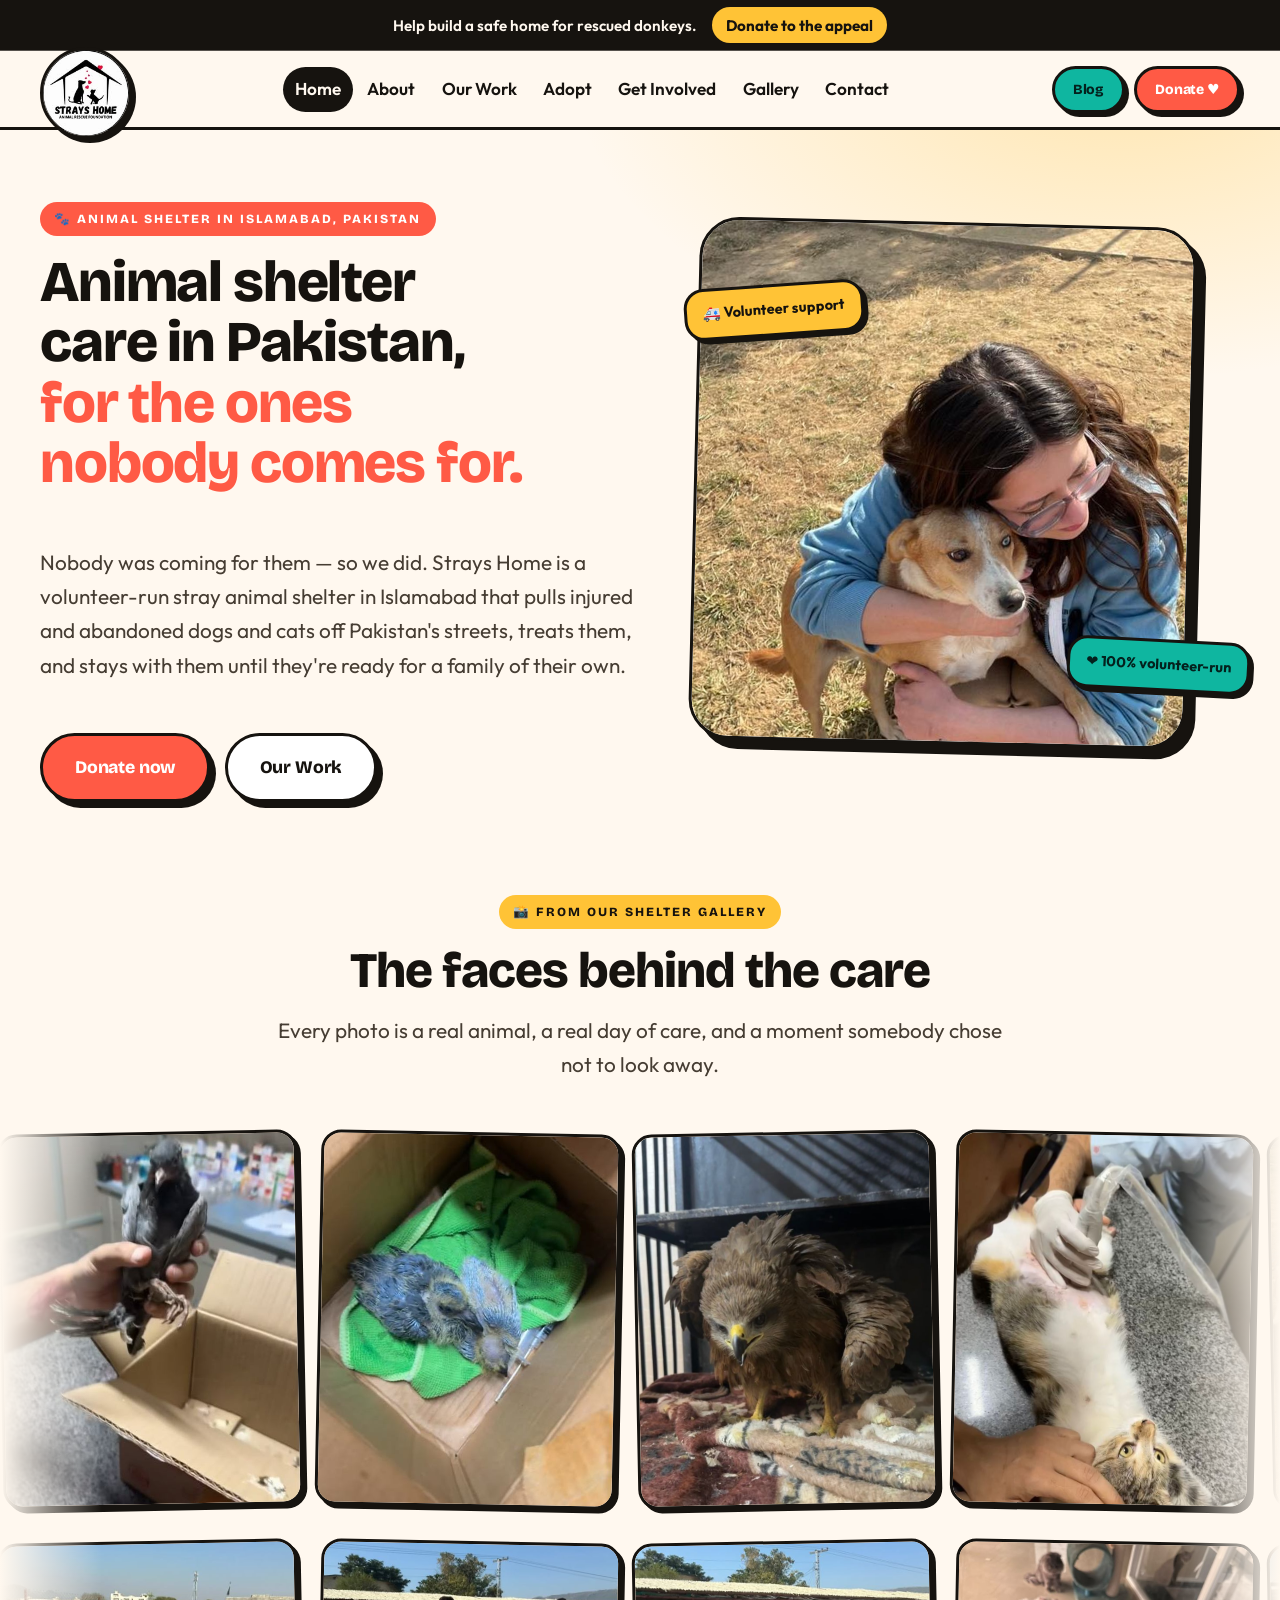
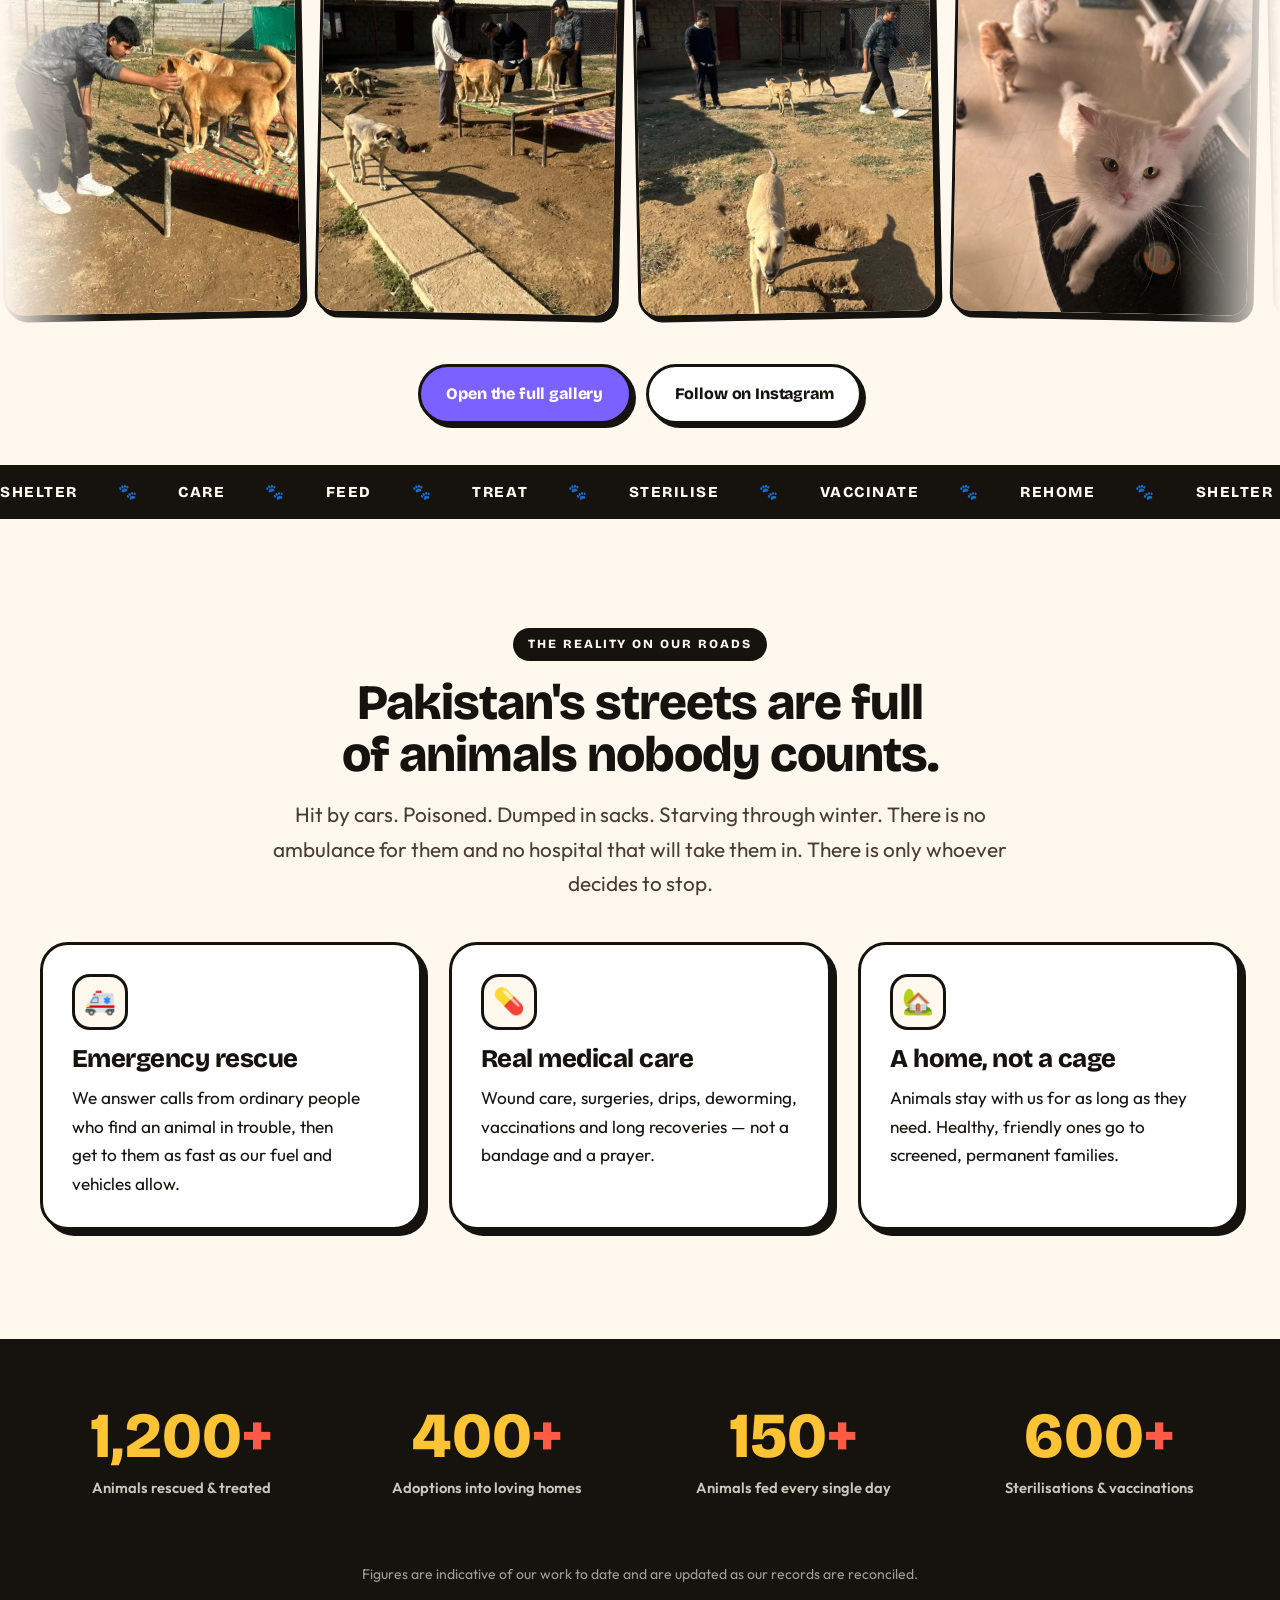
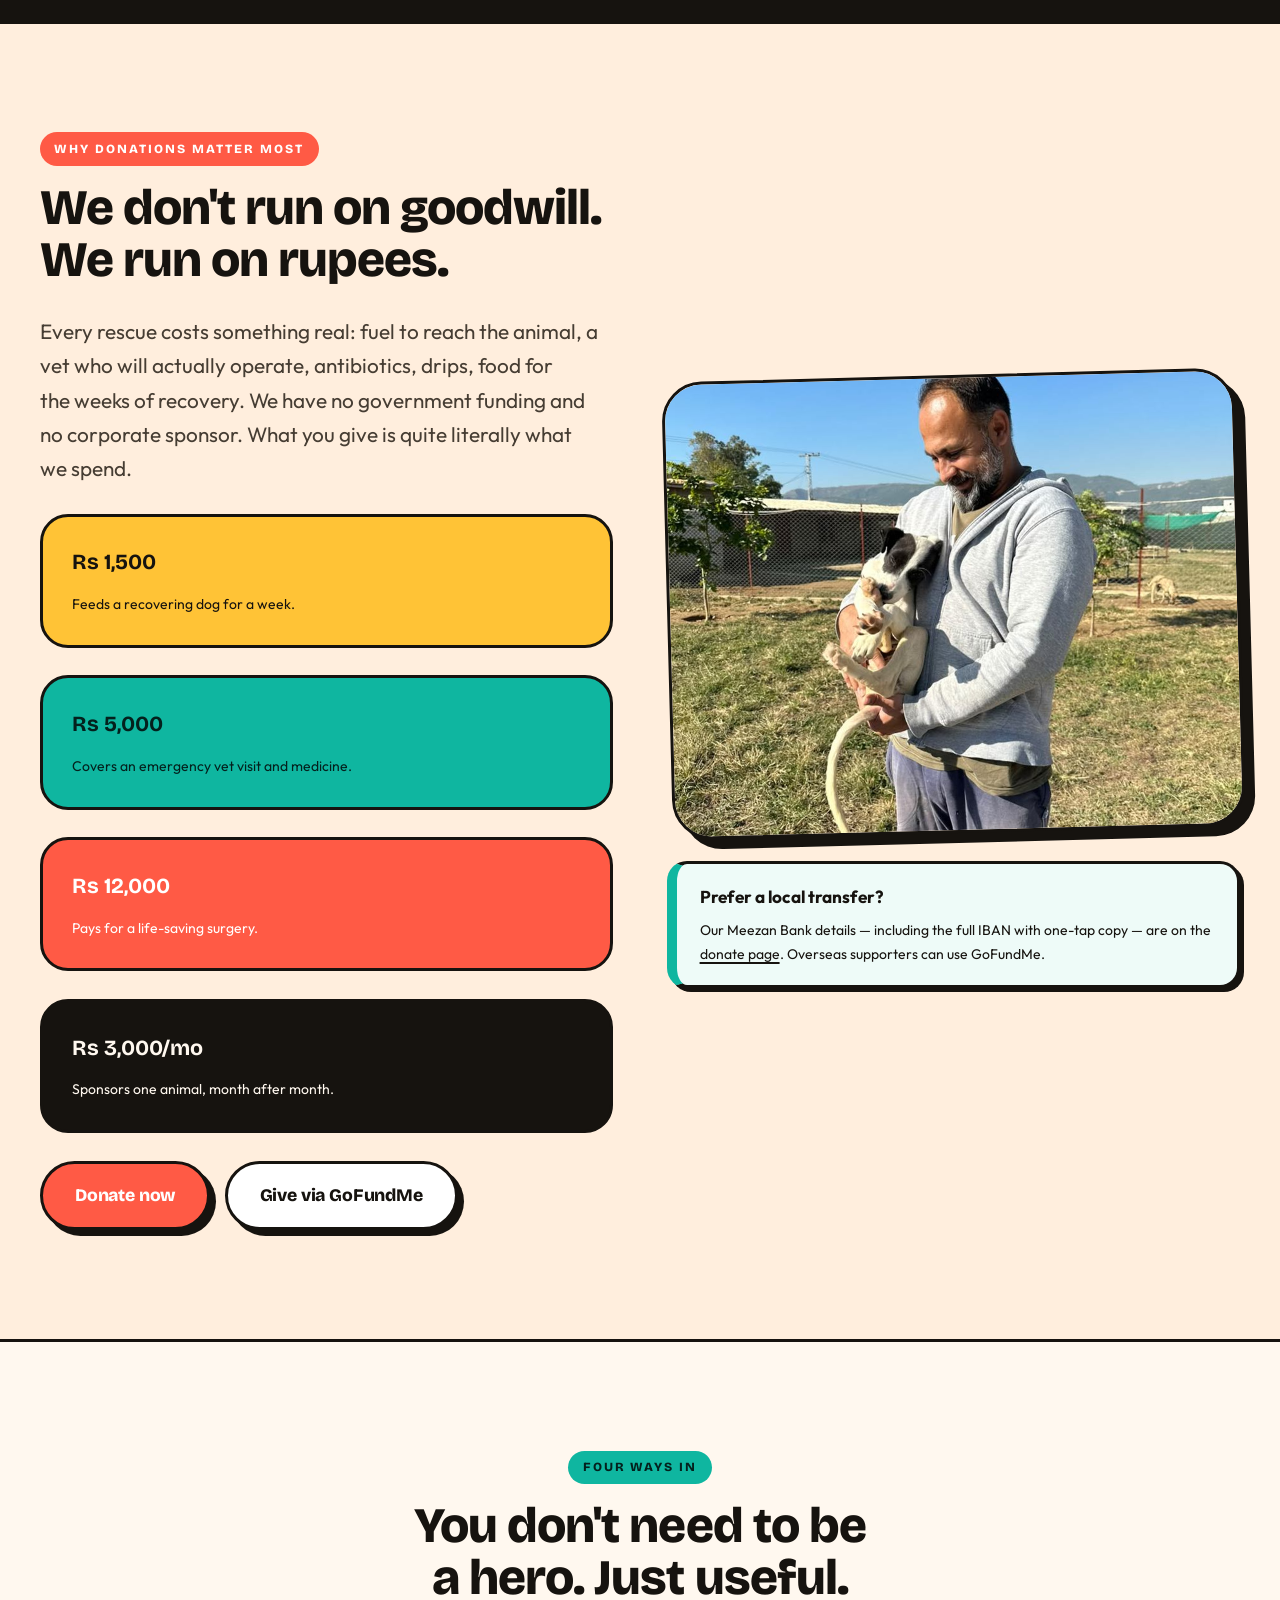
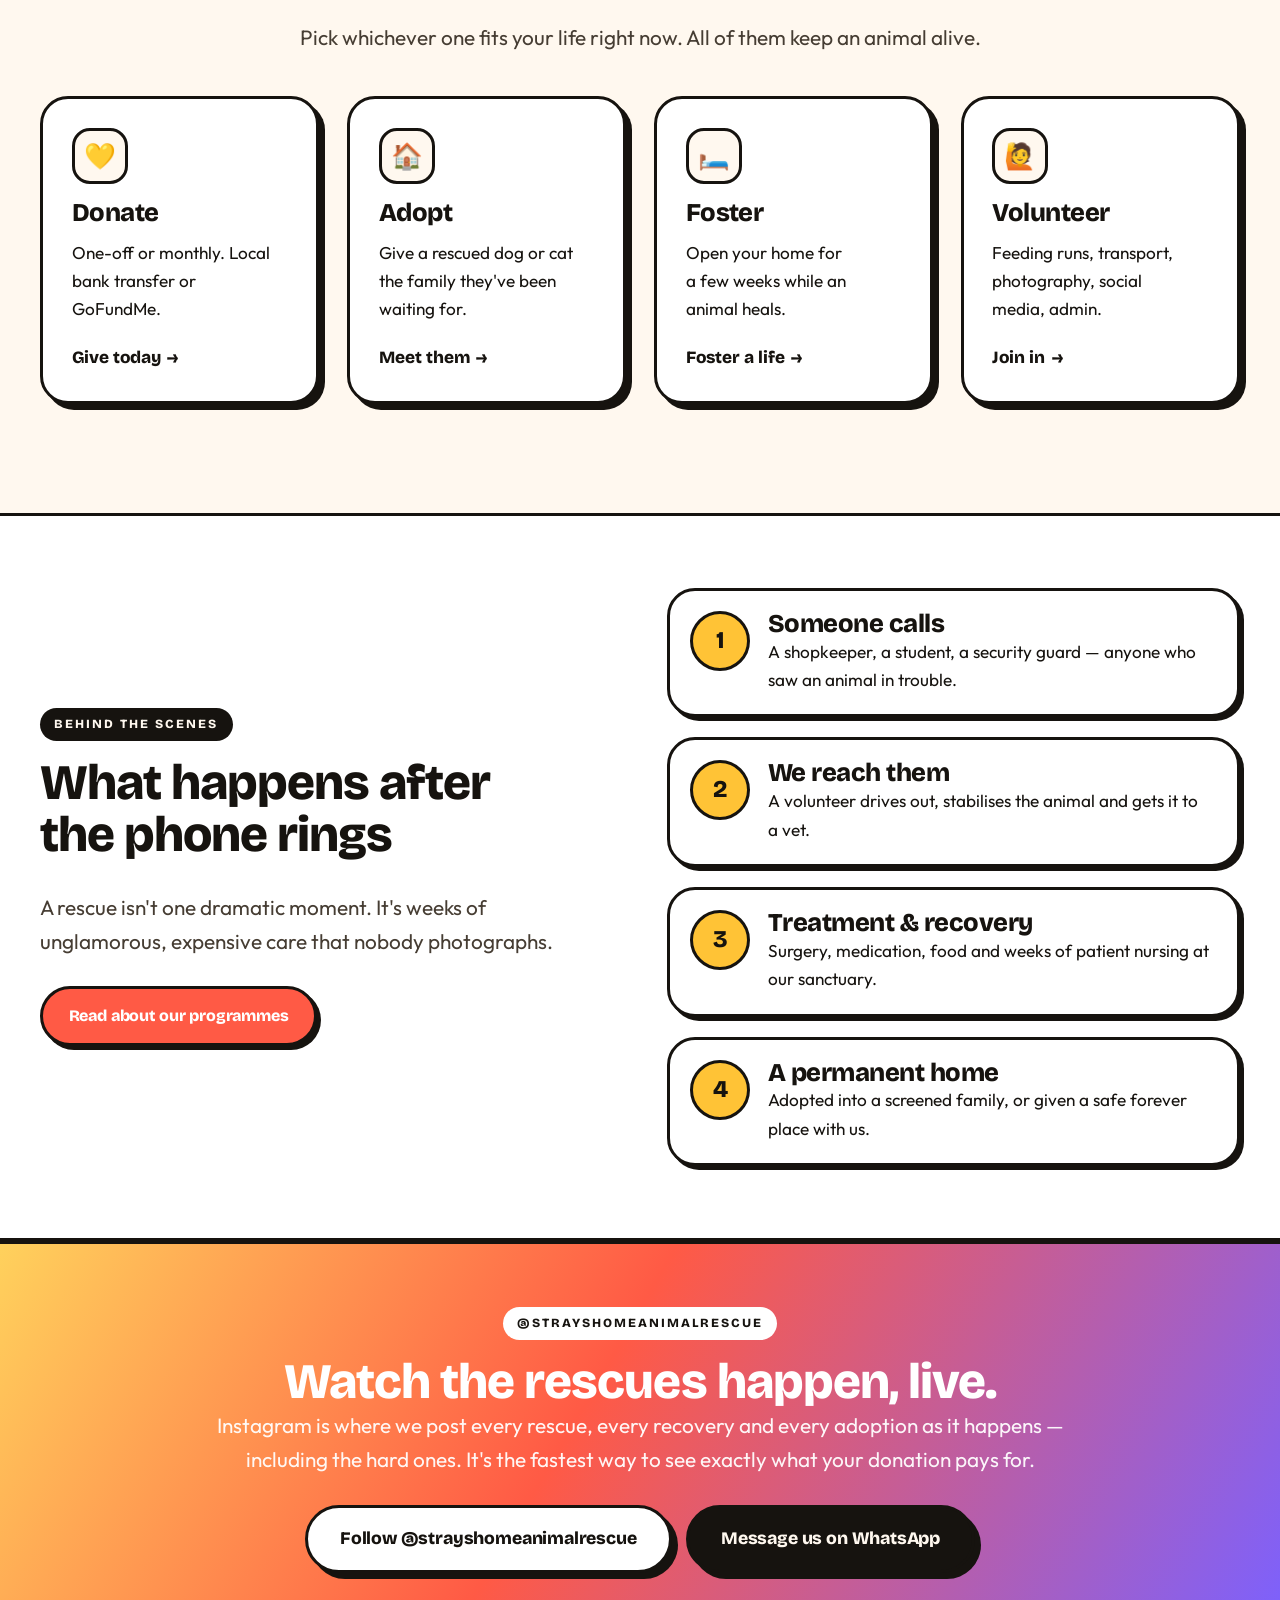
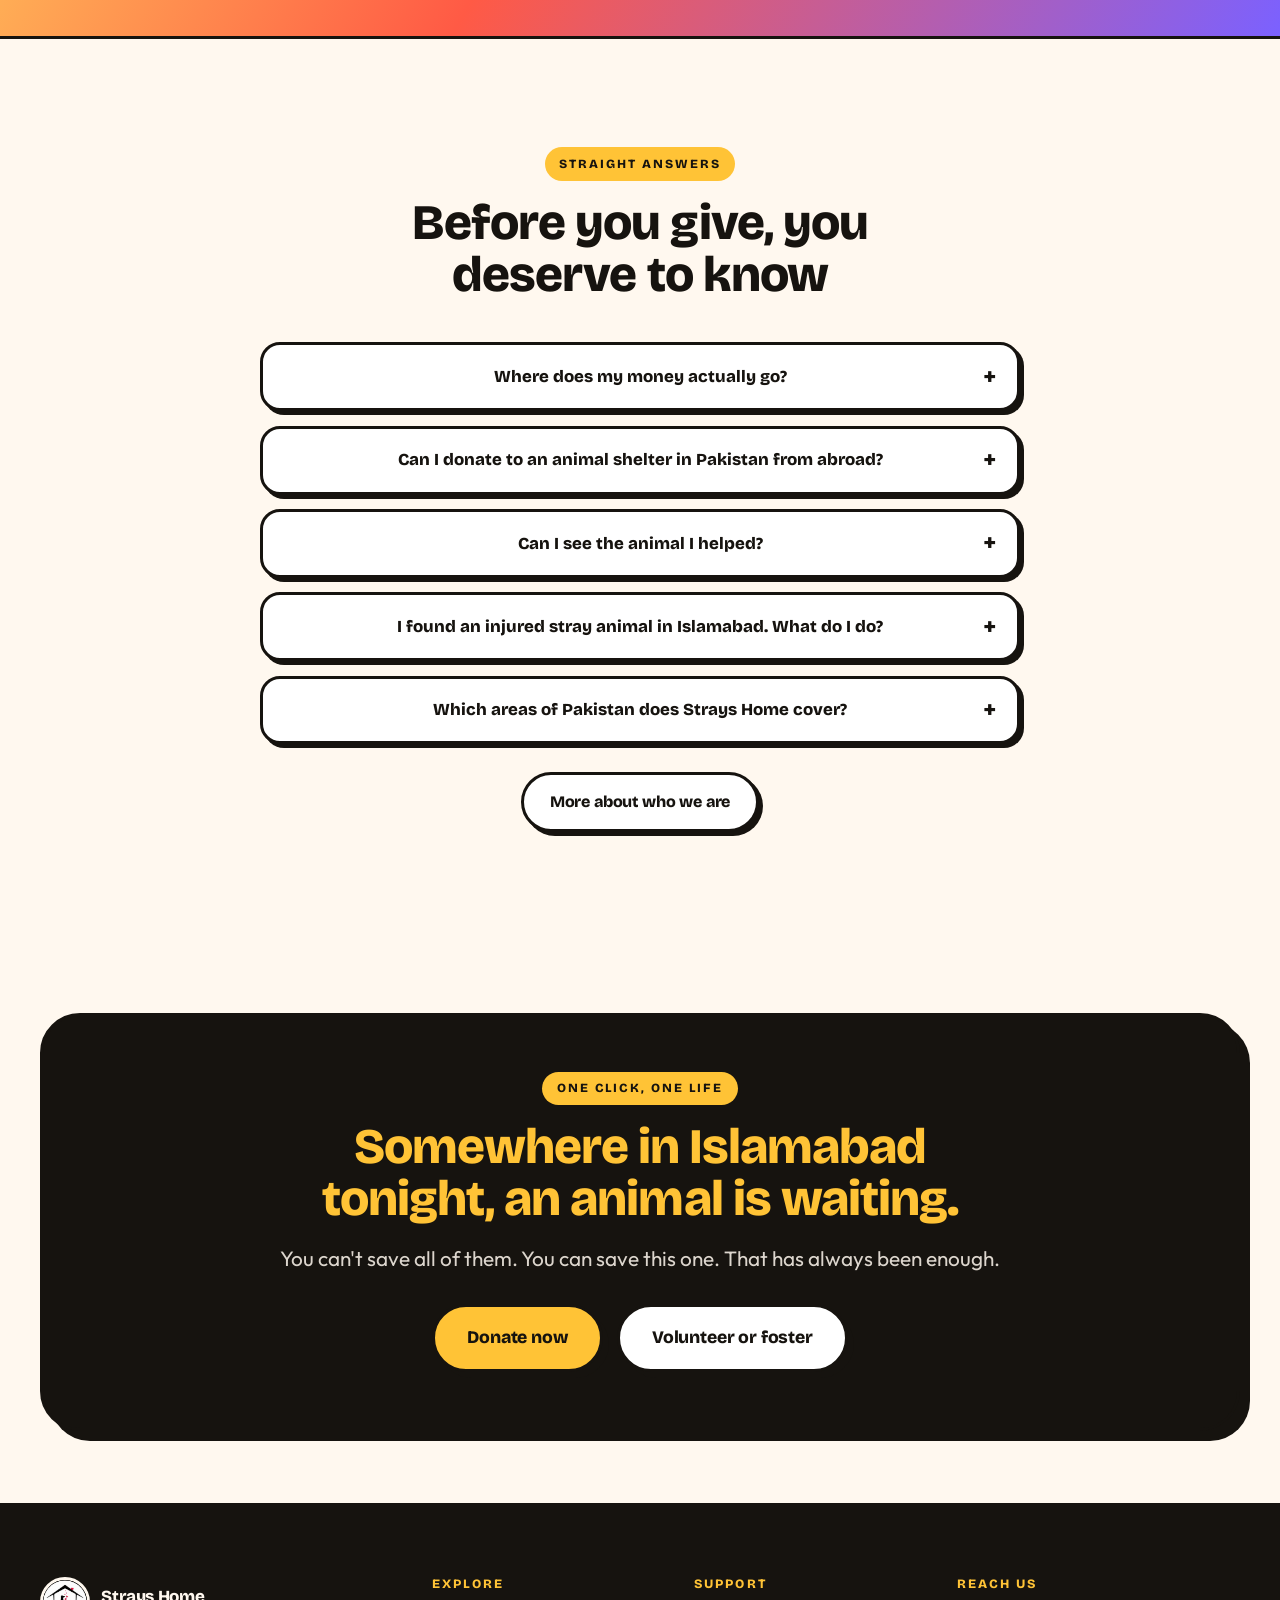
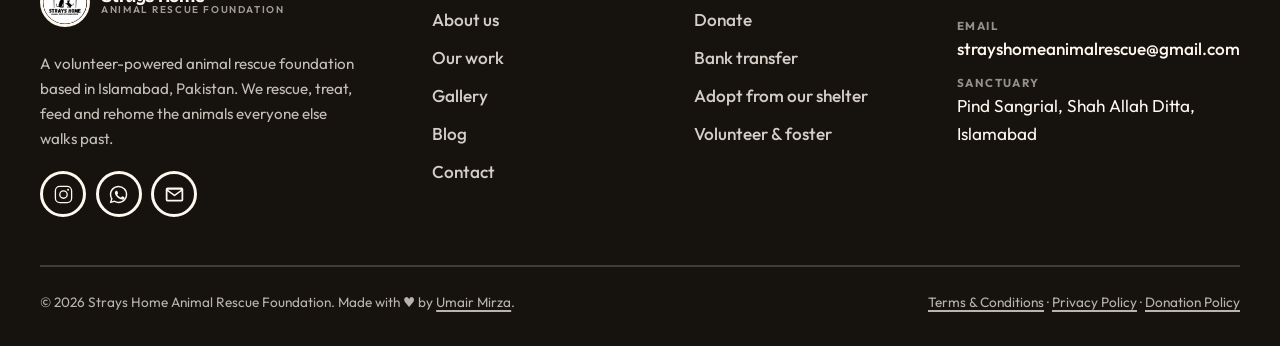
==== commit ca733e0f: "Route rescue appeal to existing donation options" ====
--- a/index.html
+++ b/index.html
@@ -188,13 +188,6 @@
   </div>
 </div>
 
-<div class="topbar">
-  <div class="wrap topbar__inner">
-    <span>🚑 Found an injured or abandoned animal around Islamabad &amp; Rawalpindi?</span>
-    
-  </div>
-</div>
-
 <header class="site-header">
   <div class="wrap site-header__inner">
     <a class="brand" href="index.html">
--- a/assets/css/styles.css
+++ b/assets/css/styles.css
@@ -215,26 +215,6 @@
 .btn-row { display: flex; flex-wrap: wrap; gap: 0.9rem; }
 
 /* ---------- Header ---------- */
-.topbar {
-  background: var(--ink);
-  color: var(--cream);
-  font-size: 0.85rem;
-  font-weight: 600;
-}
-.topbar__inner {
-  display: flex;
-  align-items: center;
-  justify-content: center;
-  gap: 1.25rem;
-  flex-wrap: wrap;
-  padding: 0.5rem 0;
-  text-align: center;
-}
-.topbar a { color: var(--sun); font-weight: 800; }
-@media (max-width: 780px) {
-  .topbar { display: none; }
-}
-
 .rescue-appeal {
   background: var(--ink);
   color: var(--cream);
